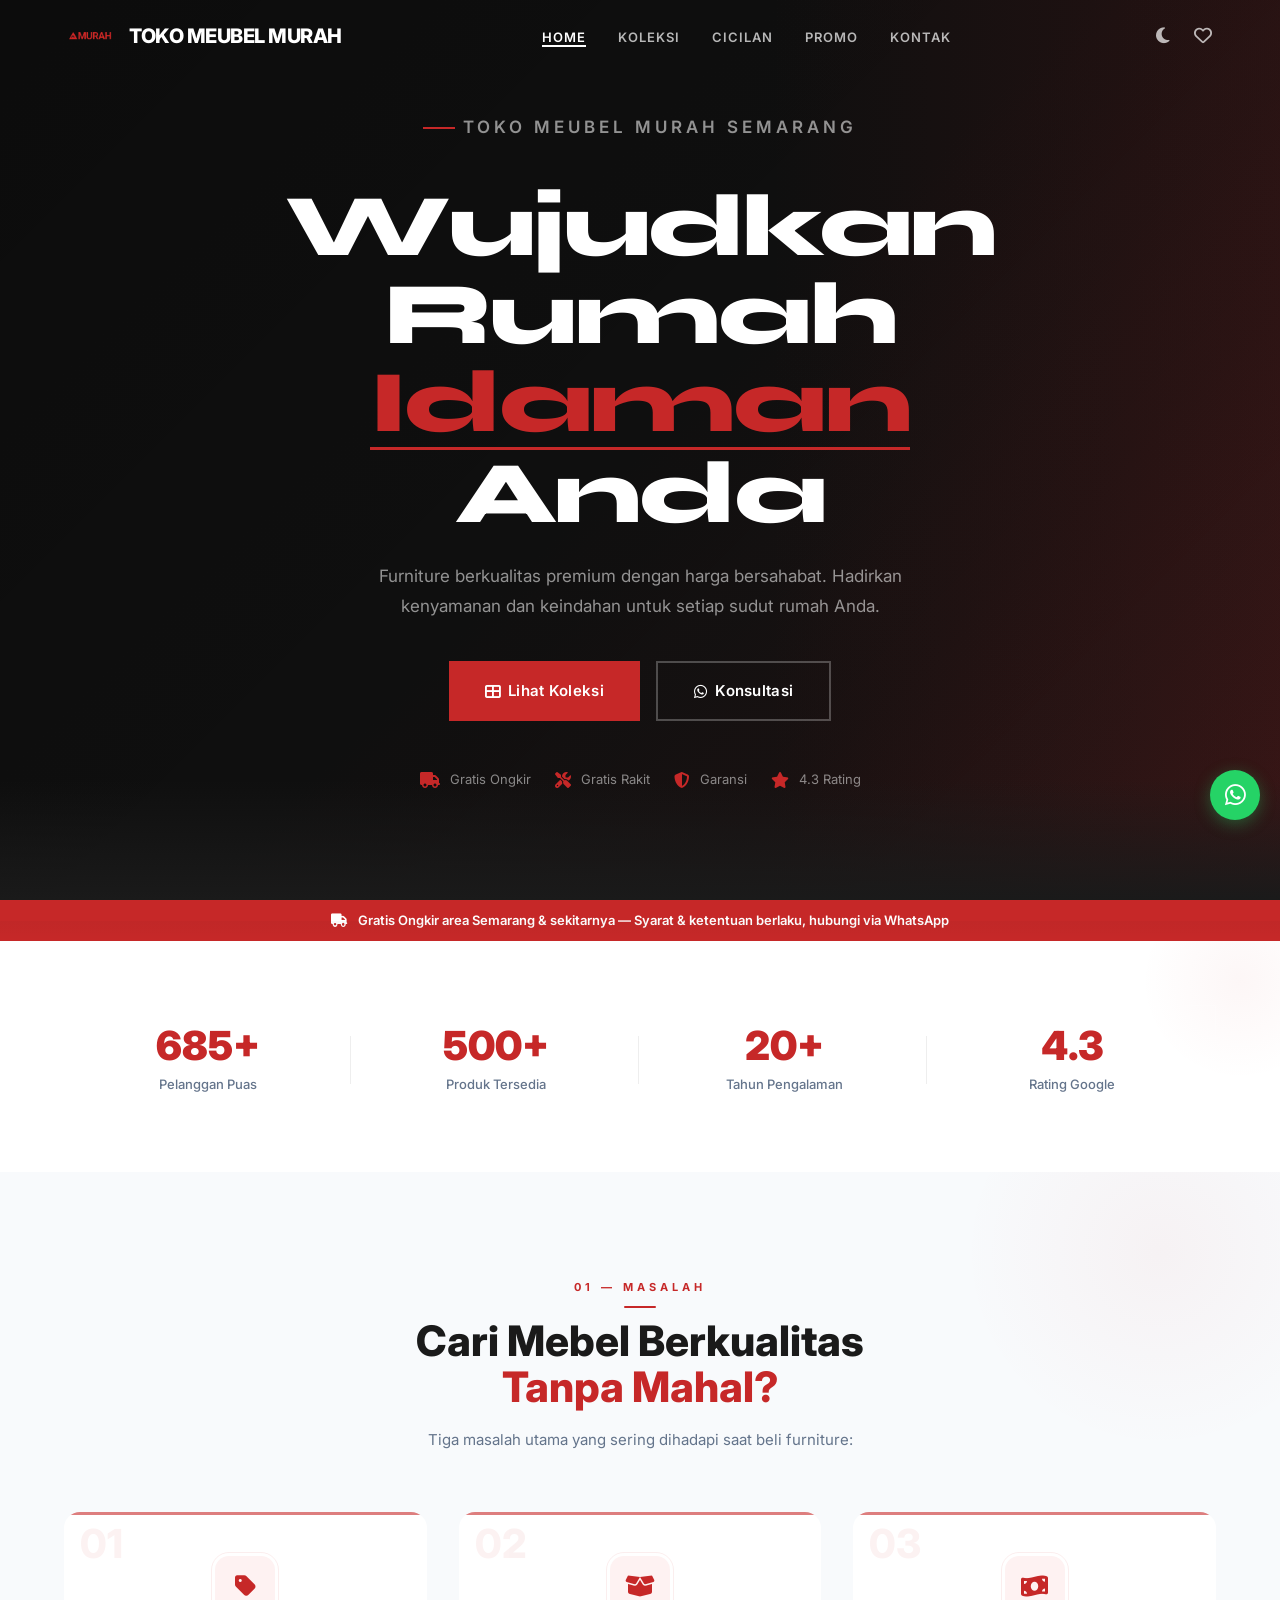
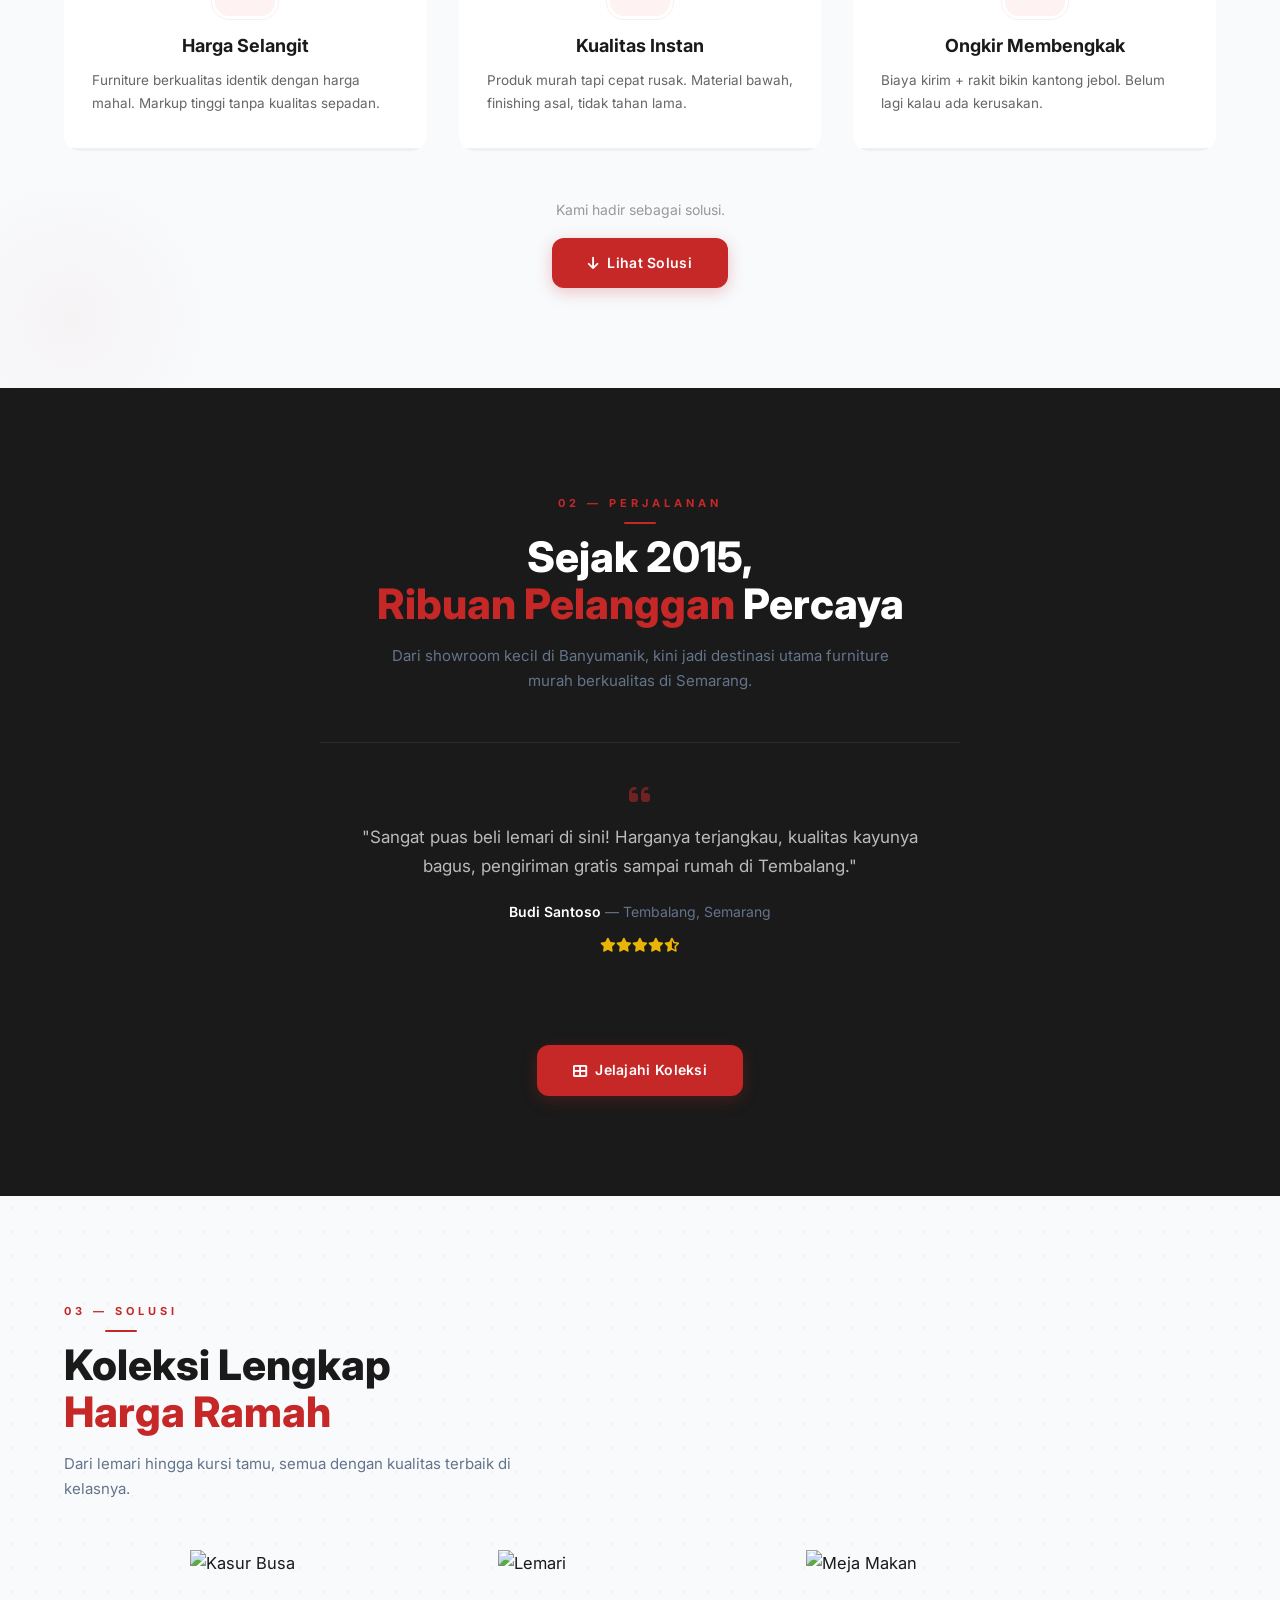
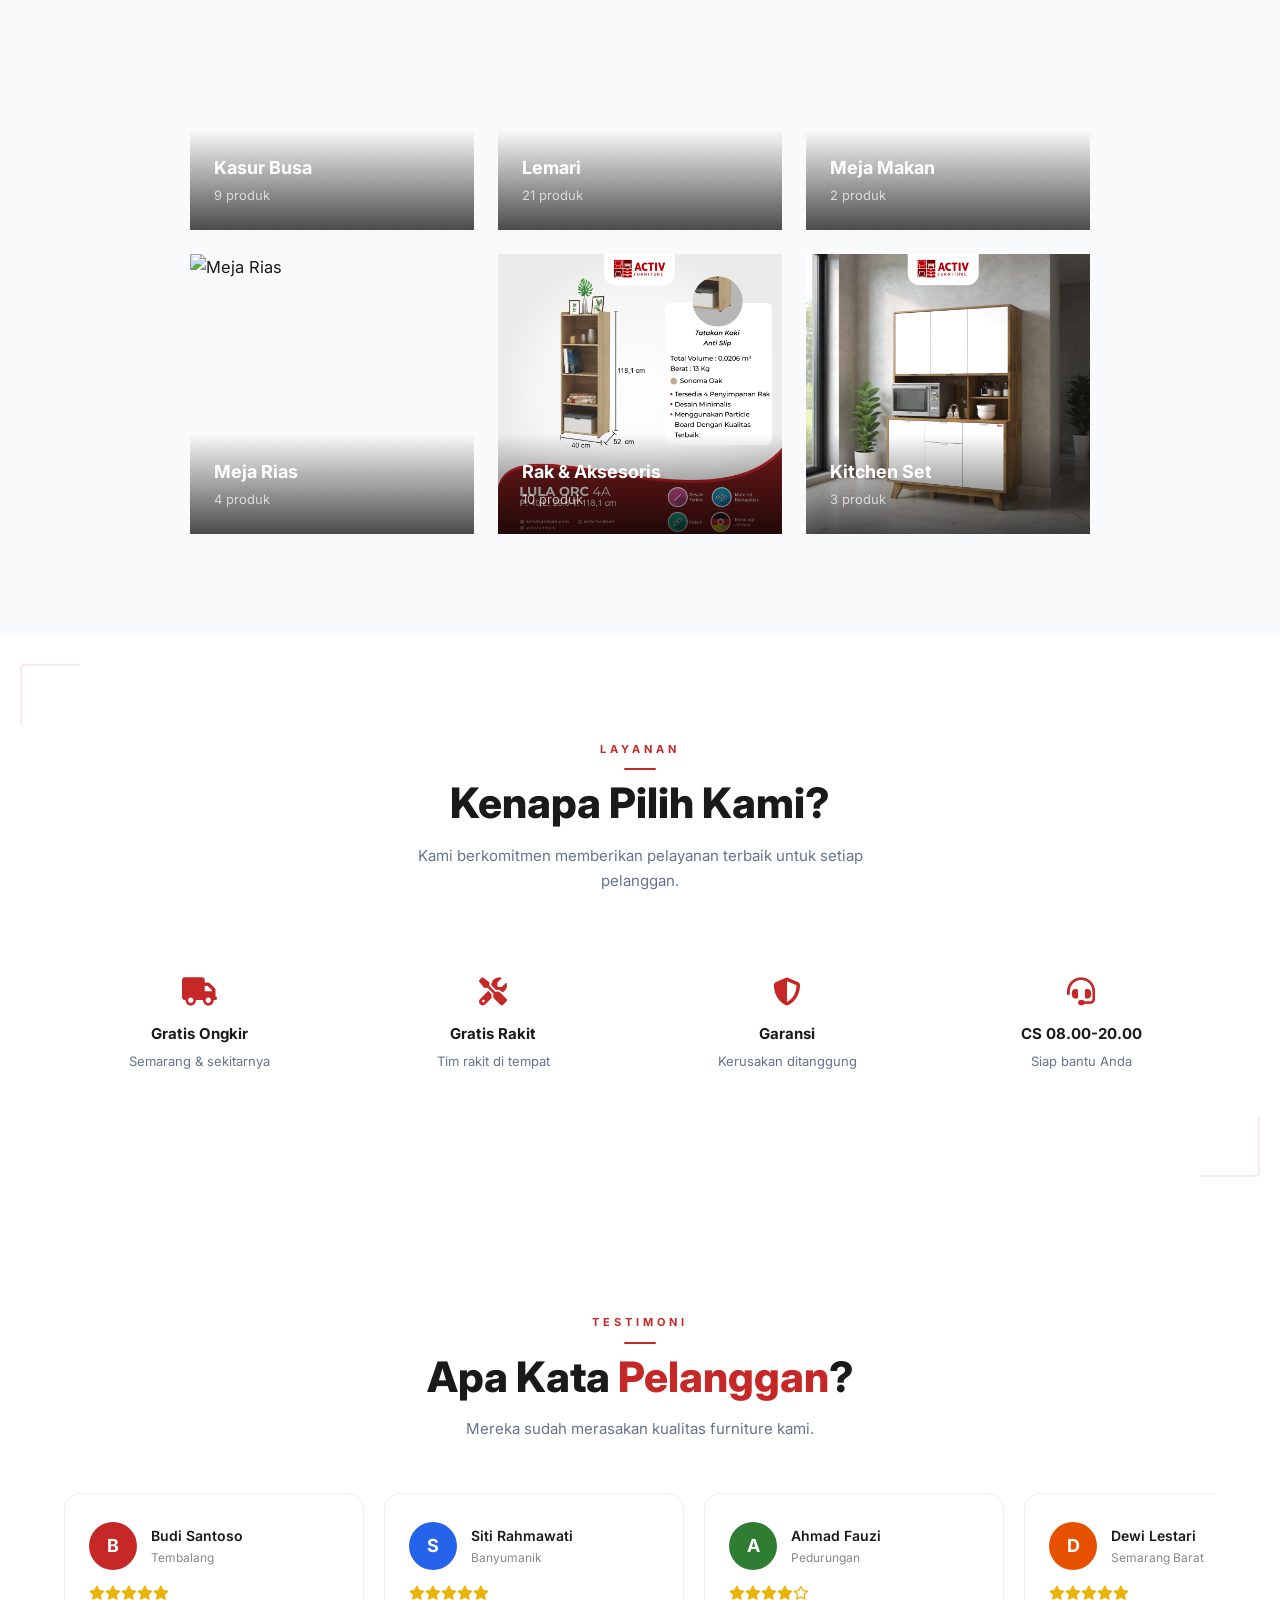
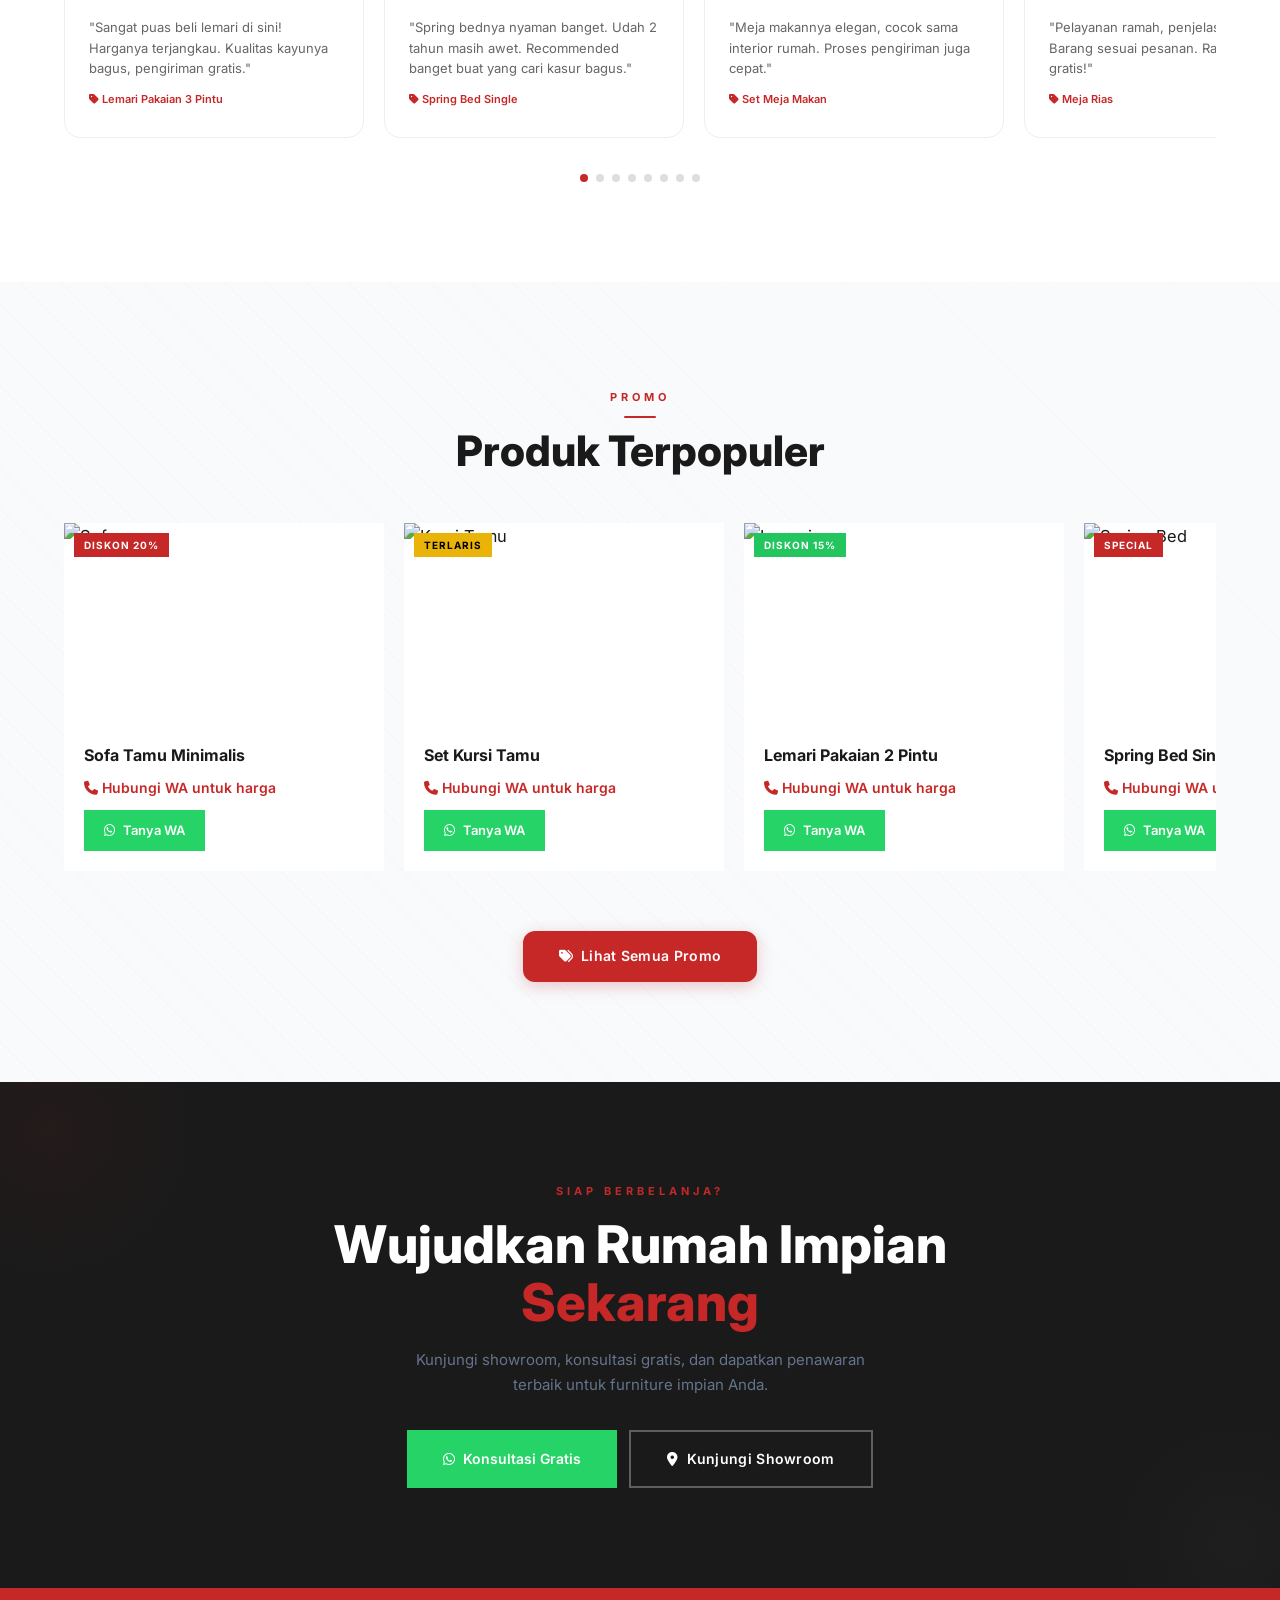
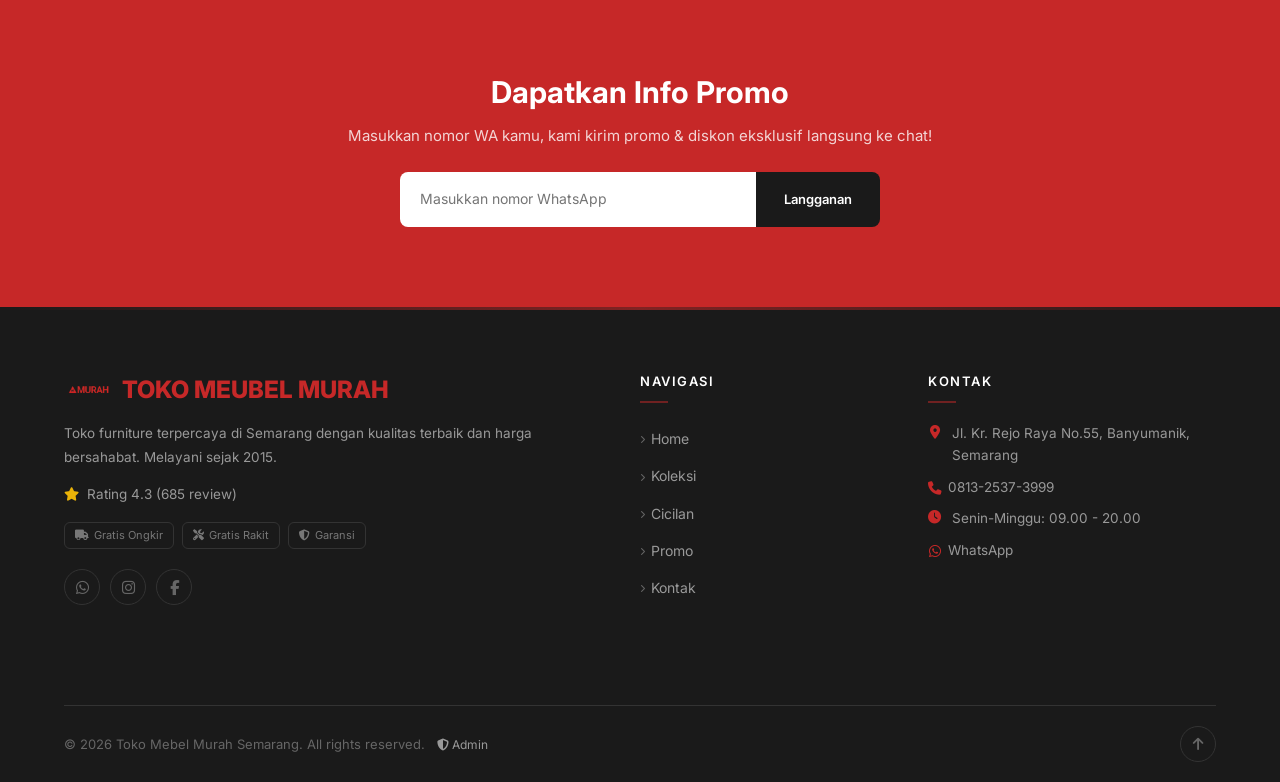
==== index.html @ 8f569bc0 "Redesign koleksi filter as small circular icon buttons with scroll hint, add pulse animation to home" ====
<!DOCTYPE html>
<html lang="id">
<head>
  <meta charset="UTF-8">
  <meta name="viewport" content="width=device-width, initial-scale=1.0">
  <title>Toko Meubel Murah Semarang - Furniture Berkualitas Harga Bersahabat</title>
  <meta name="description" content="Toko meubel murah di Semarang dengan kualitas terbaik. Gratis ongkir area Semarang!">
  <link rel="preconnect" href="https://fonts.googleapis.com">
  <link rel="preconnect" href="https://fonts.gstatic.com" crossorigin>
  <link href="https://fonts.googleapis.com/css2?family=Inter:wght@400;500;600;700;800;900&family=Syne:wght@400;500;600;700;800&display=swap" rel="stylesheet">
  <link rel="stylesheet" href="https://cdnjs.cloudflare.com/ajax/libs/font-awesome/6.5.1/css/all.min.css">
  <link rel="stylesheet" href="css/style.css">
  <style>
    :root { --red: #c62828; --dark: #1a1a1a; --slate: #64748b; --light: #f8fafc; --yellow: #eab308; --green: #22c55e; }
    * { margin: 0; padding: 0; box-sizing: border-box; }
    html { scroll-behavior: smooth; font-size: 16.5px; }
    body { font-family: 'Inter', sans-serif; color: var(--dark); background: var(--light); line-height: 1.6; -webkit-font-smoothing: antialiased; -moz-osx-font-smoothing: grayscale; }
    a { text-decoration: none; color: inherit; }
    ul { list-style: none; }
    img { max-width: 100%; display: block; }
    input, button, textarea { font: inherit; }
    button { cursor: pointer; border: none; background: none; }
    .container { max-width: 1200px; margin: 0 auto; padding: 0 24px; }
    section { padding: 100px 0; }
    section.dark { background: var(--dark); color: #fff; }
    section.alt { background: #fff; }

    /* Typography */
    .hero-title { font-family: 'Syne', sans-serif; font-weight: 900; }

    /* Red accent */
    .red { color: var(--red); }
    .btn-red { background: var(--red); color: #fff; display: inline-flex; align-items: center; gap: 8px; padding: 14px 32px; font-weight: 600; font-size: 14px; letter-spacing: 0.3px; transition: opacity .2s; }
    .btn-red:hover { opacity: .85; }
    .btn-outline-light { border: 2px solid rgba(255,255,255,.3); color: #fff; display: inline-flex; align-items: center; gap: 8px; padding: 14px 32px; font-weight: 600; font-size: 14px; letter-spacing: 0.3px; transition: all .2s; }
    .btn-outline-light:hover { border-color: var(--red); background: var(--red); }
    .btn-wa { background: #25d366; color: #fff; display: inline-flex; align-items: center; gap: 8px; padding: 14px 32px; font-weight: 600; font-size: 14px; transition: opacity .2s; }
    .btn-wa:hover { opacity: .85; }
    .mt-2 { margin-top: 8px; }
    .mt-3 { margin-top: 12px; }

    /* ===== SCROLL PROGRESS ===== */
    .scroll-progress { position: fixed; top: 0; left: 0; height: 3px; background: var(--red); z-index: 1001; width: 0%; transition: width .1s linear; }

    /* ===== NAVBAR ===== */
    .navbar { position: fixed; top: 0; left: 0; right: 0; z-index: 1000; padding: 0 24px; transition: background .3s; }
    .navbar .container { display: flex; align-items: center; justify-content: space-between; height: 72px; }
    .navbar .logo { font-size: 24px; font-weight: 800; color: var(--red); }
    .navbar .logo span { color: #fff; transition: color .3s; }
    .nav-links { display: flex; gap: 32px; align-items: center; }
    .nav-links a { font-size: 13px; font-weight: 600; text-transform: uppercase; letter-spacing: 1px; color: rgba(255,255,255,.7); transition: color .2s; }
    .nav-links a:hover, .nav-links a.active { color: #fff; }
    .navbar.scrolled { background: #fff; box-shadow: 0 1px 3px rgba(0,0,0,.08); }
    .navbar.scrolled .logo span { color: var(--dark); }
    .navbar.scrolled .nav-links a { color: var(--slate); }
    .navbar.scrolled .nav-links a:hover, .navbar.scrolled .nav-links a.active { color: var(--red); }
    .nav-icons { display: flex; gap: 16px; align-items: center; }
    .nav-icons button { position: relative; font-size: 18px; color: rgba(255,255,255,.7); padding: 4px; transition: color .2s; }
    .nav-icons button:hover { color: #fff; }
    .navbar.scrolled .nav-icons button { color: var(--slate); }
    .navbar.scrolled .nav-icons button:hover { color: var(--red); }
    .wishlist-badge { position: absolute; top: -4px; right: -8px; background: var(--red); color: #fff; font-size: 10px; width: 18px; height: 18px; border-radius: 50%; display: flex; align-items: center; justify-content: center; font-weight: 700; }
    .menu-toggle { display: none; font-size: 22px; padding: 4px; color: rgba(255,255,255,.7); }
    .navbar.scrolled .menu-toggle { color: var(--dark); }

    /* ===== TRUST BANNER ===== */
    .trust-banner { background: var(--red); color: #fff; text-align: center; padding: 10px; font-size: 13px; font-weight: 600; margin-top: 0; }
    .trust-banner i { margin-right: 8px; }

    /* ===== HERO ===== */
    .hero {
      min-height: 100vh; display: flex; align-items: center;
      background: #1a1a1a; color: #fff; position: relative; overflow: hidden; padding: 0;
    }
    .hero-bg {
      position: absolute; inset: 0;
      background:
        linear-gradient(135deg, rgba(26,26,26,.85) 0%, rgba(26,26,26,.4) 50%, rgba(198,40,40,.15) 100%),
        url('https://images.unsplash.com/photo-1586023492125-27b2c045efd7?w=1600&q=85');
      background-size: cover; background-position: center;
    }
    /* Decorative geometric accent */
    .hero::before {
      content: ''; position: absolute; top: 0; right: 0; width: 40%; height: 100%;
      background: linear-gradient(to left, rgba(198,40,40,.12), transparent);
      z-index: 1; pointer-events: none;
    }
    .hero::after {
      content: ''; position: absolute; bottom: 0; left: 0; width: 100%; height: 120px;
      background: linear-gradient(to top, #1a1a1a, transparent);
      z-index: 1; pointer-events: none;
    }
    .hero .container { position: relative; z-index: 2; max-width: 780px; text-align: center; }
    .hero-kicker {
      display: inline-flex; align-items: center; gap: 8px;
      font-size: 11px; font-weight: 600; text-transform: uppercase; letter-spacing: 4px;
      color: rgba(255,255,255,.5); margin-bottom: 24px; justify-content: center;
    }
    .hero-kicker::before { content: ''; display: block; width: 32px; height: 2px; background: #c62828; }
    .hero h1 {
      font-size: clamp(48px, 8vw, 88px); line-height: 1.0; letter-spacing: -0.03em;
      margin-bottom: 24px; font-weight: 900;
    }
    .hero h1 .accent { color: #c62828; display: inline-block; }
    .hero p { font-size: 17px; color: rgba(255,255,255,.55); max-width: 600px; line-height: 1.75; margin-bottom: 40px; margin-left: auto; margin-right: auto; }
    .hero-actions { display: flex; gap: 16px; flex-wrap: wrap; justify-content: center; }
    .hero-actions .btn-red { background: #c62828; padding: 16px 36px; font-size: 15px; animation: heroPulse 2.5s ease-in-out infinite; }
    @keyframes heroPulse { 0%,100% { box-shadow: 0 4px 16px rgba(198,40,40,.3); } 50% { box-shadow: 0 4px 28px rgba(198,40,40,.55); transform: scale(1.03); } }
    .hero-actions .btn-red:hover { opacity: .9; transform: translateY(-1px); box-shadow: 0 8px 24px rgba(198,40,40,.35); animation: none; }
    .hero-actions .btn-outline-light { border-color: rgba(255,255,255,.25); padding: 16px 36px; font-size: 15px; }
    .hero-actions .btn-outline-light:hover { background: rgba(255,255,255,.1); border-color: rgba(255,255,255,.5); }
    /* Trust badges in hero */
    .hero-badges { display: flex; gap: 24px; margin-top: 48px; flex-wrap: wrap; justify-content: center; }
    .hero-badge-item { display: flex; align-items: center; gap: 10px; font-size: 13px; color: rgba(255,255,255,.5); }
    .hero-badge-item i { font-size: 16px; color: #c62828; }

    /* ===== TRANSITION STRIP ===== */
    .transition-strip {
      position: relative;
      height: 20px;
      background: linear-gradient(to bottom, rgba(26,26,26,0.03), transparent);
      margin-top: -20px;
    }

    /* ===== STATS BAR ===== */
    .stats-bar {
      background: #fff;
      padding: 64px 0 56px;
      position: relative;
      overflow: hidden;
    }
    .stats-bar::before {
      content: '';
      position: absolute;
      top: -60px;
      right: -60px;
      width: 200px;
      height: 200px;
      background: radial-gradient(circle, rgba(198,40,40,0.04) 0%, transparent 70%);
      border-radius: 50%;
      pointer-events: none;
    }
    .stats-bar .container { display: grid; grid-template-columns: repeat(4, 1fr); gap: 0; }
    .stat-item {
      text-align: center; padding: 20px 16px;
      position: relative;
    }
    .stat-item:not(:last-child)::after {
      content: '';
      position: absolute;
      right: 0;
      top: 50%;
      transform: translateY(-50%);
      width: 1px;
      height: 48px;
      background: #eee;
    }
    .stat-item .num { font-size: 40px; font-weight: 900; color: var(--red); line-height: 1; }
    .stat-item .label { font-size: 13px; color: var(--slate); margin-top: 8px; font-weight: 500; }
    .stat-item:hover .num { color: #b71c1c; }

    /* ===== SECTION HEADERS ===== */
    .sec-label {
      font-size: 11px; font-weight: 700; text-transform: uppercase; letter-spacing: 4px; color: var(--red); margin-bottom: 10px;
      position: relative; display: inline-block;
    }
    .sec-label::after {
      content: '';
      display: block;
      width: 32px;
      height: 2px;
      background: var(--red);
      margin: 10px auto 0;
      border-radius: 1px;
    }
    .sec-title { font-size: clamp(30px, 4vw, 42px); font-weight: 800; line-height: 1.1; margin-bottom: 16px; }
    .sec-desc { font-size: 15px; color: var(--slate); max-width: 500px; line-height: 1.7; }
    .chapter-header { text-align: center; }
    .chapter-header .sec-desc { margin-left: auto; margin-right: auto; }

    /* ===== PROBLEM SECTION ===== */
    #problem {
      position: relative; overflow: hidden;
    }
    /* -- glow background -- */
    #problem::before {
      content: ''; position: absolute; top: -120px; right: -80px; width: 400px; height: 400px;
      background: radial-gradient(circle, rgba(198,40,40,0.04) 0%, transparent 70%);
      border-radius: 50%; pointer-events: none;
    }
    #problem::after {
      content: ''; position: absolute; bottom: -80px; left: -80px; width: 300px; height: 300px;
      background: radial-gradient(circle, rgba(198,40,40,0.03) 0%, transparent 70%);
      border-radius: 50%; pointer-events: none;
    }
    .prob-grid { display: grid; grid-template-columns: repeat(3, 1fr); gap: 24px; margin-top: 48px; }
    .prob-card {
      background: #fff; padding: 0; border-radius: 16px; overflow: hidden;
      position: relative;
      transition: transform .3s cubic-bezier(.34,1.56,.64,1), box-shadow .35s;
      cursor: default;
    }
    .prob-card::before {
      content: ''; position: absolute; top: 0; left: 0; right: 0;
      height: 3px; background: var(--red); opacity: 0.6;
    }
    .prob-card:hover { transform: translateY(-8px); box-shadow: 0 20px 60px rgba(0,0,0,.1); }
    .prob-card:active { transform: scale(0.97); }
    .prob-card .prob-top {
      padding: 44px 28px 0 28px; text-align: center;
      position: relative;
    }
    .prob-card .prob-number {
      position: absolute; top: 12px; left: 16px;
      font-size: 40px; font-weight: 800; line-height: 1;
      color: var(--red); opacity: 0.06; pointer-events: none;
      font-family: 'Inter', sans-serif;
    }
    .prob-card .prob-top .icon {
      width: 60px; height: 60px; border-radius: 14px;
      display: flex; align-items: center; justify-content: center;
      font-size: 24px; margin: 0 auto 16px;
      position: relative;
    }
    .prob-card .prob-top .icon::after {
      content: ''; position: absolute; inset: -4px;
      border-radius: 18px; border: 1px solid rgba(198,40,40,0.08);
    }
    .prob-card:nth-child(1) .prob-top .icon,
    .prob-card:nth-child(2) .prob-top .icon,
    .prob-card:nth-child(3) .prob-top .icon { background: #fef2f2; color: var(--red); }
    .prob-card h3 { font-size: 18px; font-weight: 700; margin-bottom: 8px; }
    .prob-card .prob-body {
      padding: 0 28px 32px;
    }
    .prob-card p { font-size: 13.5px; color: #666; line-height: 1.75; margin: 0; }
    .prob-card .prob-bar {
      height: 3px; background: #f0f0f0; border-radius: 0 0 16px 16px; overflow: hidden;
    }
    .prob-card .prob-bar span {
      display: block; height: 100%; width: 0;
      transition: width .6s cubic-bezier(.34,1.56,.64,1);
    }
    .prob-card:hover .prob-bar span { width: 100%; }
    .prob-card:nth-child(1) .prob-bar span,
    .prob-card:nth-child(2) .prob-bar span,
    .prob-card:nth-child(3) .prob-bar span { background: var(--red); }
    .chapter-cta { margin-top: 48px; text-align: center; }
    .chapter-cta p { font-size: 14px; color: #999; margin-bottom: 16px; }
    .chapter-cta .btn-red {
      border-radius: 12px; padding: 14px 36px; font-size: 14px;
      transition: transform .25s, box-shadow .25s;
      box-shadow: 0 4px 16px rgba(198,40,40,.25);
    }
    .chapter-cta .btn-red:hover { transform: translateY(-2px); box-shadow: 0 8px 24px rgba(198,40,40,.35); }

    /* ===== TESTIMONIAL DARK ===== */
    .testimonial-block { max-width: 640px; margin: 48px auto 0; text-align: center; padding: 40px; border-top: 1px solid rgba(255,255,255,.08); }
    .testimonial-block i.fa-quote-left { font-size: 24px; color: var(--red); opacity: .5; margin-bottom: 16px; }
    .testimonial-block blockquote { font-size: 17px; line-height: 1.7; color: rgba(255,255,255,.7); }
    .testimonial-block .author { font-size: 14px; font-weight: 600; color: #fff; margin-top: 20px; }
    .testimonial-block .author span { color: var(--slate); font-family: 'Inter', sans-serif; font-weight: 400; }
    .testimonial-block .stars { margin-top: 8px; }
    .testimonial-block .stars i { color: var(--yellow); font-size: 14px; }

    /* ===== CATEGORY GRID ===== */
    .cat-grid { display: grid; grid-template-columns: repeat(3, 1fr); gap: 24px; margin-top: 48px; max-width: 900px; margin-left: auto; margin-right: auto; }
    .cat-card { position: relative; overflow: hidden; cursor: pointer; transition: box-shadow .25s; }
    .cat-card:hover { box-shadow: 0 12px 40px rgba(0,0,0,.18); transform: translateY(-4px); }
    .cat-card img { width: 100%; height: 280px; object-fit: cover; transition: transform .35s; }
    .cat-card:hover img { transform: scale(1.08); }
    .cat-card { transition: transform .3s, box-shadow .3s; }
    .cat-card .overlay { position: absolute; bottom: 0; left: 0; right: 0; padding: 24px; background: linear-gradient(transparent, rgba(0,0,0,.7)); color: #fff; }
    .cat-card .overlay h3 { font-size: 18px; font-weight: 700; }
    .cat-card .overlay p { font-size: 13px; opacity: .7; margin-top: 2px; }

    /* ===== TRUST FEATURES ===== */
    .trust-grid { display: grid; grid-template-columns: repeat(4, 1fr); gap: 24px; margin-top: 48px; }
    .trust-item {
      text-align: center; padding: 36px 20px;
      background: #fff; border-radius: 12px;
      transition: transform .3s ease, box-shadow .3s ease;
    }
    .trust-item:hover { transform: translateY(-4px); box-shadow: 0 8px 24px rgba(0,0,0,.06); }
    .trust-item i { font-size: 28px; color: var(--red); margin-bottom: 16px; }
    .trust-item h4 { font-size: 15px; font-weight: 700; margin-bottom: 6px; }
    .trust-item p { font-size: 13px; color: var(--slate); }

    /* ===== PROMO SCROLL ===== */
    .promo-scroll { display: flex; gap: 20px; overflow-x: auto; padding-bottom: 12px; margin-top: 48px; scroll-snap-type: x mandatory; }
    .promo-scroll::-webkit-scrollbar { height: 4px; }
    .promo-scroll::-webkit-scrollbar-thumb { background: var(--slate); border-radius: 2px; }
    .promo-card { flex: 0 0 320px; scroll-snap-align: start; background: #fff; position: relative; overflow: hidden; }
    .promo-card .img-wrap { position: relative; overflow: hidden; }
    .promo-card img { width: 100%; height: 200px; object-fit: cover; transition: transform .35s; }
    .promo-card:hover img { transform: scale(1.05); }
    .promo-card .badge { position: absolute; top: 10px; left: 10px; font-size: 10px; font-weight: 700; text-transform: uppercase; letter-spacing: 1px; padding: 4px 10px; color: #fff; z-index: 1; }
    .badge-red { background: var(--red); }
    .badge-yellow { background: var(--yellow); color: #000 !important; }
    .badge-green { background: var(--green); }
    .promo-card .body { padding: 20px; }
    .promo-card .body h3 { font-size: 16px; font-weight: 700; margin-bottom: 6px; }
    .promo-card .body .hubungi-wa { color: var(--red); font-weight: 600; font-size: 14px; }
    [data-theme="dark"] .promo-card .body .hubungi-wa { color: #ef5350; }

    /* ===== CLIMAX CTA ===== */
    .climax { background: var(--dark); color: #fff; text-align: center; padding: 100px 0; position: relative; overflow: hidden; }
    .climax::before {
      content: '';
      position: absolute;
      top: -100px;
      left: -100px;
      width: 300px;
      height: 300px;
      background: radial-gradient(circle, rgba(198,40,40,0.06) 0%, transparent 70%);
      border-radius: 50%;
      pointer-events: none;
    }
    .climax::after {
      content: '';
      position: absolute;
      bottom: -80px;
      right: -80px;
      width: 250px;
      height: 250px;
      background: radial-gradient(circle, rgba(255,255,255,0.02) 0%, transparent 70%);
      border-radius: 50%;
      pointer-events: none;
    }
    .climax .label { font-size: 11px; font-weight: 700; text-transform: uppercase; letter-spacing: 4px; color: var(--red); margin-bottom: 16px; }
    .climax h2 { font-size: clamp(32px, 5vw, 52px); font-weight: 800; line-height: 1.1; margin-bottom: 16px; }
    .climax p { font-size: 15px; color: var(--slate); max-width: 480px; margin: 0 auto 32px; line-height: 1.7; }
    .climax-actions { display: flex; gap: 12px; justify-content: center; flex-wrap: wrap; }
    .climax-actions .btn-red { box-shadow: 0 4px 16px rgba(198,40,40,.3); }
    .climax-actions .btn-red:hover { transform: translateY(-2px); box-shadow: 0 8px 24px rgba(198,40,40,.4); }

    /* ===== NEWSLETTER ===== */
    .newsletter { background: var(--red); color: #fff; text-align: center; padding: 80px 0; }
    .newsletter h2 { font-size: 30px; font-weight: 700; margin-bottom: 8px; }
    .newsletter p { opacity: .8; margin-bottom: 24px; font-size: 15px; }
    .newsletter form { display: flex; gap: 0; max-width: 480px; margin: 0 auto; }
    .newsletter input { flex: 1; padding: 16px 20px; border: none; font-size: 14px; border-radius: 8px 0 0 8px; outline: none; }
    .newsletter input:focus { box-shadow: inset 0 0 0 2px rgba(255,255,255,.4); }
    .newsletter .btn-sub { background: var(--dark); color: #fff; padding: 16px 28px; font-weight: 600; font-size: 13px; border-radius: 0 8px 8px 0; transition: opacity .2s; cursor: pointer; }
    .newsletter .btn-sub:hover { opacity: .85; }

    /* ===== FOOTER ===== */
    .footer { background: var(--dark); color: #999; padding: 64px 0 0; position: relative; overflow: hidden; }
    .footer::before { content: ''; position: absolute; top: 0; left: 0; right: 0; height: 3px; background: linear-gradient(90deg, transparent, rgba(198,40,40,.3), rgba(198,40,40,.6), rgba(198,40,40,.3), transparent); }
    .footer .container { display: grid; grid-template-columns: 2.2fr 1fr 1.2fr; gap: 48px; }
    .footer h3 { color: #fff; font-size: 13px; font-weight: 600; text-transform: uppercase; letter-spacing: 1.5px; margin-bottom: 20px; position: relative; padding-bottom: 12px; }
    .footer h3::after { content: ''; position: absolute; bottom: 0; left: 0; width: 28px; height: 2px; background: var(--red); opacity: .5; }
    .footer .logo { font-size: 24px; font-weight: 800; color: var(--red); display: flex; align-items: center; }
    .footer .logo span { color: #fff; }
    .footer .footer-logo-img { height: 38px; width: auto; display: block; }
    .footer p { font-size: 13.5px; line-height: 1.8; margin-top: 12px; color: #999; }
    .footer ul li { margin-bottom: 10px; }
    .footer ul a { font-size: 14px; color: #999; transition: color .2s; display: inline-flex; align-items: center; gap: 6px; }
    .footer ul a:hover { color: var(--red); }
    .footer ul a:hover i { color: var(--red); }
    .footer .contact-list li { display: flex; align-items: flex-start; gap: 10px; font-size: 13.5px; color: #999; line-height: 1.6; }
    .footer .contact-list li i { margin-top: 3px; flex-shrink: 0; width: 14px; text-align: center; }
    .footer .contact-list a { font-size: 13.5px; color: #999; }
    .footer .footer-social { display: flex; gap: 10px; margin-top: 20px; }
    .footer .footer-social a { width: 36px; height: 36px; border-radius: 50%; border: 1px solid #333; display: flex; align-items: center; justify-content: center; color: #666; font-size: 15px; transition: all .25s; }
    .footer .footer-social a:hover { border-color: var(--red); color: #fff; background: rgba(198,40,40,.15); }
    .footer .trust-badges { display: flex; flex-wrap: wrap; gap: 8px; margin-top: 16px; }
    .footer .trust-badges span { font-size: 11px; color: #777; padding: 4px 10px; border: 1px solid #333; border-radius: 6px; display: inline-flex; align-items: center; gap: 5px; }
    .footer-bottom { border-top: 1px solid #333; margin-top: 48px; padding: 20px 0; display: flex; justify-content: space-between; align-items: center; font-size: 13px; color: #666; grid-column: 1 / -1; }
    .footer-bottom a { color: #999; transition: color .2s; }
    .footer-bottom a:hover { color: var(--red); }
    .footer-bottom .to-top { width: 36px; height: 36px; border-radius: 50%; border: 1px solid #333; display: inline-flex; align-items: center; justify-content: center; color: #666; font-size: 14px; transition: all .25s; }
    .footer-bottom .to-top:hover { border-color: var(--red); color: #fff; background: rgba(198,40,40,.15); }
    .badge-women { display: inline-block; background: #be185d; color: #fff; padding: 3px 10px; font-size: 11px; font-weight: 600; }

    /* ===== TOAST ===== */
    .toast-container { position: fixed; top: 80px; right: 20px; z-index: 9999; display: flex; flex-direction: column; gap: 8px; }
    .toast { background: var(--dark); color: #fff; padding: 14px 24px; font-size: 14px; font-weight: 500; box-shadow: 0 4px 20px rgba(0,0,0,.15); display: flex; align-items: center; gap: 10px; min-width: 280px; transform: translateX(120%); transition: transform .35s ease-out; }
    .toast.show { transform: translateX(0); }
    .toast i { font-size: 18px; }
    .toast-success i { color: var(--green); }
    .toast-error i { color: var(--red); }

    /* ===== WHATSAPP FAB ===== */
    .whatsapp-fab { position: fixed; bottom: 80px; right: 20px; z-index: 1001; width: 50px; height: 50px; border-radius: 50%; background: #25d366; color: #fff; font-size: 24px; display: flex; align-items: center; justify-content: center; box-shadow: 0 4px 16px rgba(37,211,102,.35); transition: transform .2s; }
    .whatsapp-fab:hover { transform: scale(1.1); }



    /* ===== ANIMATIONS ===== */
    @media (prefers-reduced-motion: no-preference) {
      @keyframes fadeUp { from { opacity: 0; transform: translateY(24px); } to { opacity: 1; transform: translateY(0); } }
      @keyframes fadeScale { from { opacity: 0; transform: scale(.95); } to { opacity: 1; transform: scale(1); } }
      .reveal { opacity: 0; transform: translateY(24px); transition: opacity .55s ease-out, transform .55s ease-out; }
      .reveal.visible { opacity: 1; transform: translateY(0); }
      .reveal-l { opacity: 0; transform: translateX(-24px); transition: opacity .55s ease-out, transform .55s ease-out; }
      .reveal-l.visible { opacity: 1; transform: translateX(0); }
      .reveal-r { opacity: 0; transform: translateX(24px); transition: opacity .55s ease-out, transform .55s ease-out; }
      .reveal-r.visible { opacity: 1; transform: translateX(0); }
      .stagger > * { opacity: 0; transform: translateY(16px); transition: opacity .5s ease-out, transform .5s ease-out; }
      .stagger.visible > * { opacity: 1; transform: translateY(0); }
      .stagger > :nth-child(1) { transition-delay: .03s; }
      .stagger > :nth-child(2) { transition-delay: .07s; }
      .stagger > :nth-child(3) { transition-delay: .11s; }
      .stagger > :nth-child(4) { transition-delay: .15s; }
      .stagger > :nth-child(5) { transition-delay: .19s; }
      .stagger > :nth-child(6) { transition-delay: .23s; }
      .stagger > :nth-child(7) { transition-delay: .27s; }
      .stagger > :nth-child(8) { transition-delay: .31s; }
      .testi-carousel.stagger > * { opacity: 1; transform: none; }
    }
    @media (prefers-reduced-motion: reduce) {
      .reveal, .reveal-l, .reveal-r, .stagger > * { opacity: 1; transform: none; transition: none; }
    }

    /* ===== RESPONSIVE ===== */
    @media (max-width: 992px) {
      .stats-bar .container { grid-template-columns: repeat(2, 1fr); gap: 8px; }
      .stat-item:not(:last-child)::after { display: none; }
      .cat-grid { grid-template-columns: repeat(2, 1fr); }
      .problem-grid { grid-template-columns: repeat(2, 1fr); }
      .trust-grid { grid-template-columns: repeat(2, 1fr); }
      .footer .container { grid-template-columns: repeat(2, 1fr); gap: 32px; }
    }
    @media (max-width: 768px) {
      section { padding: 60px 0; }
      .hero { min-height: 85vh; }
      .hero h1 { font-size: clamp(34px, 9vw, 44px); }
      .hero p { font-size: 15px; margin-bottom: 28px; }
      .hero-badges { gap: 16px; margin-top: 32px; }
      .cat-grid { grid-template-columns: repeat(2, 1fr); }
      .cat-card img { height: 200px; }
      .cat-card .overlay { padding: 16px; }
      .cat-card h3 { font-size: 15px; }
      .problem-grid { grid-template-columns: 1fr; }
      .prob-card .prob-top { padding: 36px 24px 0 24px; }
      .prob-card .prob-body { padding: 0 24px 28px; }
      .stats-bar { padding: 24px 0; }
      .stats-bar .container { grid-template-columns: repeat(2, 1fr); gap: 0; }
      .stat-item .num { font-size: 32px; }
      .trust-grid { grid-template-columns: repeat(2, 1fr); gap: 12px; }
      .trust-item { padding: 24px 16px; }
      .promo-card { flex: 0 0 270px; }
      .sec-title { font-size: clamp(24px, 5vw, 32px); }
      .footer .container { grid-template-columns: 1fr; }
      .footer { padding-bottom: 70px; }
      .bottom-nav { display: block; }
      .whatsapp-fab { bottom: 70px; }
      .newsletter form { flex-direction: column; }
      .newsletter input { text-align: center; }
      .climax { padding: 60px 0; }
      .climax h2 { font-size: 28px; }
      .container { padding: 0 20px; }
    }
    @media (max-width: 600px) {
      .container { padding: 0 16px; }
      .hero h1 { font-size: clamp(28px, 8vw, 36px); margin-bottom: 14px; }
      .hero p { font-size: 14px; margin-bottom: 22px; }
      .hero-kicker { font-size: 10px; letter-spacing: 2px; margin-bottom: 14px; }
      .hero-badges { gap: 10px; margin-top: 24px; }
      .hero-badge-item { font-size: 11px; gap: 6px; }
      .hero-badge-item i { font-size: 13px; }
      .hero { min-height: 80vh; }
      .cat-card img { height: 130px; }
      .cat-card .overlay { padding: 12px; }
      .cat-card h3 { font-size: 13px; }
      .cat-card .overlay p { font-size: 11px; }
      .stat-item .num { font-size: 26px; }
      .stat-item .label { font-size: 11px; }
      .promo-card { flex: 0 0 230px; }
      .prob-card h3 { font-size: 16px; }
      .newsletter h2 { font-size: 24px; }
      .sec-title { font-size: clamp(20px, 5vw, 26px); }
      .btn-red, .btn-outline-light, .btn-wa { padding: 10px 20px; font-size: 13px; }
    }
    @media (max-width: 480px) {
      .cat-card img { height: 160px; }
      .cat-grid { gap: 12px; }
      .stats-bar .container { gap: 12px; }
      .stat-item .num { font-size: 26px; }
    }
  </style>
</head>
<body>

<div class="scroll-progress" id="scrollProgress"></div>

<nav class="navbar" id="navbar">
  <div class="container">
    <a href="index.html" class="logo"><img src="img/logo.png" alt="Toko Meubel Murah Semarang" class="logo-img"><span class="logo-text">TOKO MEUBEL MURAH</span></a>
    <ul class="nav-links" id="navLinks">
      <li><a href="index.html" class="active">Home</a></li>
      <li><a href="koleksi.html">Koleksi</a></li>
      <li><a href="cicilan.html">Cicilan</a></li>
      <li><a href="promo.html">Promo</a></li>
      <li><a href="kontak.html">Kontak</a></li>
    </ul>
    <div class="nav-icons">
      <button id="themeToggle" class="theme-toggle" aria-label="Toggle dark mode"><i class="fas fa-moon"></i></button>
      <button aria-label="Wishlist"><i class="far fa-heart"></i><span class="wishlist-badge">0</span></button>
    </div>
    <button class="menu-toggle" id="menuToggle" aria-label="Menu"><i class="fas fa-bars"></i></button>
  </div>
</nav>

<!-- HERO -->
<section class="hero" id="intro">
  <div class="hero-bg"></div>
  <div class="container">
    <p class="hero-kicker reveal">Toko Meubel Murah Semarang</p>
    <h1 class="reveal hero-title">Wujudkan<br>Rumah <span class="accent">Idaman</span><br>Anda</h1>
    <p class="reveal">Furniture berkualitas premium dengan harga bersahabat. Hadirkan kenyamanan dan keindahan untuk setiap sudut rumah Anda.</p>
    <div class="hero-actions reveal">
      <a href="koleksi.html" class="btn-red"><i class="fas fa-th-large"></i> Lihat Koleksi</a>
      <a href="https://wa.me/6281325373999" class="btn-outline-light"><i class="fab fa-whatsapp"></i> Konsultasi</a>
    </div>
    <div class="hero-badges reveal">
      <div class="hero-badge-item"><i class="fas fa-truck"></i> Gratis Ongkir</div>
      <div class="hero-badge-item"><i class="fas fa-tools"></i> Gratis Rakit</div>
      <div class="hero-badge-item"><i class="fas fa-shield-alt"></i> Garansi</div>
      <div class="hero-badge-item"><i class="fas fa-star"></i> 4.3 Rating</div>
    </div>
  </div>
</section>

<!-- TRUST BANNER -->
<div class="trust-banner"><i class="fas fa-truck"></i> Gratis Ongkir area Semarang &amp; sekitarnya &mdash; Syarat &amp; ketentuan berlaku, hubungi via WhatsApp</div>

<!-- TRANSITION STRIP -->
<div class="transition-strip"></div>

<!-- STATS -->
<section class="stats-bar" id="stats">
  <div class="container">
    <div class="stat-item reveal"><div class="num">685+</div><div class="label">Pelanggan Puas</div></div>
    <div class="stat-item reveal"><div class="num">500+</div><div class="label">Produk Tersedia</div></div>
    <div class="stat-item reveal"><div class="num">20+</div><div class="label">Tahun Pengalaman</div></div>
    <div class="stat-item reveal"><div class="num">4.3</div><div class="label">Rating Google</div></div>
  </div>
</section>

<!-- CHAPTER 1: MASALAH -->
<section id="problem">
  <div class="container">
    <div class="chapter-header reveal">
      <p class="sec-label">01 — Masalah</p>
      <h2 class="sec-title">Cari Mebel Berkualitas<br><span class="red">Tanpa Mahal?</span></h2>
      <p class="sec-desc">Tiga masalah utama yang sering dihadapi saat beli furniture:</p>
    </div>
    <div class="problem-grid stagger">
      <div class="prob-card">
        <span class="prob-number">01</span>
        <div class="prob-top">
          <div class="icon"><i class="fas fa-tag"></i></div>
          <h3>Harga Selangit</h3>
        </div>
        <div class="prob-body">
          <p>Furniture berkualitas identik dengan harga mahal. Markup tinggi tanpa kualitas sepadan.</p>
        </div>
        <div class="prob-bar"><span></span></div>
      </div>
      <div class="prob-card">
        <span class="prob-number">02</span>
        <div class="prob-top">
          <div class="icon"><i class="fas fa-box-open"></i></div>
          <h3>Kualitas Instan</h3>
        </div>
        <div class="prob-body">
          <p>Produk murah tapi cepat rusak. Material bawah, finishing asal, tidak tahan lama.</p>
        </div>
        <div class="prob-bar"><span></span></div>
      </div>
      <div class="prob-card">
        <span class="prob-number">03</span>
        <div class="prob-top">
          <div class="icon"><i class="fas fa-money-bill-wave"></i></div>
          <h3>Ongkir Membengkak</h3>
        </div>
        <div class="prob-body">
          <p>Biaya kirim + rakit bikin kantong jebol. Belum lagi kalau ada kerusakan.</p>
        </div>
        <div class="prob-bar"><span></span></div>
      </div>
    </div>
    <div class="chapter-cta reveal">
      <p>Kami hadir sebagai solusi.</p>
      <a href="#solution" class="btn-red"><i class="fas fa-arrow-down"></i> Lihat Solusi</a>
    </div>
  </div>
</section>

<!-- CHAPTER 2: PERJALANAN + TESTIMONIAL -->
<section class="dark" id="journey">
  <div class="container">
    <div class="reveal" style="text-align:center">
      <p class="sec-label">02 — Perjalanan</p>
      <h2 class="sec-title">Sejak 2015,<br><span class="red">Ribuan Pelanggan</span> Percaya</h2>
      <p class="sec-desc" style="color:var(--slate);margin-left:auto;margin-right:auto">Dari showroom kecil di Banyumanik, kini jadi destinasi utama furniture murah berkualitas di Semarang.</p>
    </div>
    <div class="testimonial-block reveal">
      <i class="fas fa-quote-left"></i>
      <blockquote>"Sangat puas beli lemari di sini! Harganya terjangkau, kualitas kayunya bagus, pengiriman gratis sampai rumah di Tembalang."</blockquote>
      <div class="author">Budi Santoso <span>— Tembalang, Semarang</span></div>
      <div class="stars"><i class="fas fa-star"></i><i class="fas fa-star"></i><i class="fas fa-star"></i><i class="fas fa-star"></i><i class="fas fa-star-half-alt"></i></div>
    </div>
    <div class="chapter-cta reveal">
      <a href="koleksi.html" class="btn-red"><i class="fas fa-th-large"></i> Jelajahi Koleksi</a>
    </div>
  </div>
</section>

<!-- CHAPTER 3: SOLUSI + CATEGORIES -->
<section id="solution" class="pat-dots">
  <div class="container">
    <div class="reveal">
      <p class="sec-label">03 — Solusi</p>
      <h2 class="sec-title">Koleksi Lengkap<br><span class="red">Harga Ramah</span></h2>
      <p class="sec-desc">Dari lemari hingga kursi tamu, semua dengan kualitas terbaik di kelasnya.</p>
    </div>
    <div class="cat-grid stagger">
      <a href="koleksi.html?kategori=kasur-busa" class="cat-card">
        <img src="https://asset.morefurniture.id/OLYMPIC/GINKO/ginko-4.webp" alt="Kasur Busa" loading="lazy">
        <div class="overlay"><h3>Kasur Busa</h3><p>9 produk</p></div>
      </a>
      <a href="koleksi.html?kategori=lemari" class="cat-card">
        <img src="https://asset.morefurniture.id/OLYMPIC/HESSIAN/LP/more-3pintu-1.webp" alt="Lemari" loading="lazy">
        <div class="overlay"><h3>Lemari</h3><p>21 produk</p></div>
      </a>
      <a href="koleksi.html?kategori=meja" class="cat-card">
        <img src="https://asset.morefurniture.id/OLYMPIC/ALMA/SETDTM/dtm-1.webp" alt="Meja Makan" loading="lazy">
        <div class="overlay"><h3>Meja Makan</h3><p>2 produk</p></div>
      </a>
      <a href="koleksi.html?kategori=meja-rias" class="cat-card">
        <img src="https://asset.morefurniture.id/PRODUCT/p-1145-1724666027-1.webp" alt="Meja Rias" loading="lazy">
        <div class="overlay"><h3>Meja Rias</h3><p>4 produk</p></div>
      </a>
      <a href="koleksi.html?kategori=rak-aksesoris" class="cat-card">
        <img src="img/activ/open-rack-cabinet-rak-terbuka-lula-orc-4a-activ-furniture.png" alt="Rak & Aksesoris" loading="lazy">
        <div class="overlay"><h3>Rak & Aksesoris</h3><p>10 produk</p></div>
      </a>
      <a href="koleksi.html?kategori=kitchen-set" class="cat-card">
        <img src="img/activ/kitchen-set-lotus-kc-120-activ-furniture.png" alt="Kitchen Set" loading="lazy">
        <div class="overlay"><h3>Kitchen Set</h3><p>3 produk</p></div>
      </a>
    </div>
  </div>
</section>

<!-- TRUST FEATURES -->
<section class="alt pat-cross" id="trust">
  <div class="container">
    <div class="reveal" style="text-align:center">
      <p class="sec-label">Layanan</p>
      <h2 class="sec-title">Kenapa Pilih Kami?</h2>
      <p class="sec-desc" style="margin-left:auto;margin-right:auto">Kami berkomitmen memberikan pelayanan terbaik untuk setiap pelanggan.</p>
    </div>
    <div class="trust-grid stagger">
      <div class="trust-item"><i class="fas fa-truck"></i><h4>Gratis Ongkir</h4><p>Semarang & sekitarnya</p></div>
      <div class="trust-item"><i class="fas fa-tools"></i><h4>Gratis Rakit</h4><p>Tim rakit di tempat</p></div>
      <div class="trust-item"><i class="fas fa-shield-alt"></i><h4>Garansi</h4><p>Kerusakan ditanggung</p></div>
      <div class="trust-item"><i class="fas fa-headset"></i><h4>CS 08.00-20.00</h4><p>Siap bantu Anda</p></div>
    </div>
  </div>
</section>

<!-- TESTIMONIAL CAROUSEL -->
<section class="alt" id="testimoni">
  <div class="container">
    <div class="reveal" style="text-align:center">
      <p class="sec-label">Testimoni</p>
      <h2 class="sec-title">Apa Kata <span class="red">Pelanggan</span>?</h2>
      <p class="sec-desc" style="margin-left:auto;margin-right:auto">Mereka sudah merasakan kualitas furniture kami.</p>
    </div>
    <div class="testi-carousel stagger" id="testiCarousel"></div>
    <div class="testi-dots" id="testiDots" style="display:flex;justify-content:center;gap:8px;margin-top:16px"></div>
  </div>
</section>


<!-- PROMO -->
<section id="promo" class="pat-diagonal">
  <div class="container">
    <div class="reveal" style="text-align:center">
      <p class="sec-label">Promo</p>
      <h2 class="sec-title">Produk Terpopuler</h2>
    </div>
    <div class="promo-scroll stagger">
      <div class="promo-card">
        <div class="img-wrap">
          <img src="https://images.unsplash.com/photo-1540574163026-643ea20ade25?w=400&q=80" alt="Sofa" loading="lazy">
          <span class="badge badge-red">Diskon 20%</span>
        </div>
        <div class="body">
          <h3>Sofa Tamu Minimalis</h3>
          <p><span class="hubungi-wa"><i class="fas fa-phone"></i> Hubungi WA untuk harga</span></p>
          <a href="https://wa.me/6281325373999?text=Halo,%20saya%20tertarik%20dengan%20Sofa%20Tamu%20Minimalis" target="_blank" class="btn-wa" style="padding:10px 20px;font-size:13px;margin-top:10px"><i class="fab fa-whatsapp"></i> Tanya WA</a>
        </div>
      </div>
      <div class="promo-card">
        <div class="img-wrap">
          <img src="https://images.unsplash.com/photo-1503602642458-232111445657?w=400&q=80" alt="Kursi Tamu" loading="lazy">
          <span class="badge badge-yellow">Terlaris</span>
        </div>
        <div class="body">
          <h3>Set Kursi Tamu</h3>
          <p><span class="hubungi-wa"><i class="fas fa-phone"></i> Hubungi WA untuk harga</span></p>
          <a href="https://wa.me/6281325373999?text=Halo,%20saya%20tertarik%20dengan%20Set%20Kursi%20Tamu" target="_blank" class="btn-wa" style="padding:10px 20px;font-size:13px;margin-top:10px"><i class="fab fa-whatsapp"></i> Tanya WA</a>
        </div>
      </div>
      <div class="promo-card">
        <div class="img-wrap">
          <img src="https://images.unsplash.com/photo-1586105251261-72a756497a11?w=400&q=80" alt="Lemari" loading="lazy">
          <span class="badge badge-green">Diskon 15%</span>
        </div>
        <div class="body">
          <h3>Lemari Pakaian 2 Pintu</h3>
          <p><span class="hubungi-wa"><i class="fas fa-phone"></i> Hubungi WA untuk harga</span></p>
          <a href="https://wa.me/6281325373999?text=Halo,%20saya%20tertarik%20dengan%20Lemari%20Pakaian%202%20Pintu" target="_blank" class="btn-wa" style="padding:10px 20px;font-size:13px;margin-top:10px"><i class="fab fa-whatsapp"></i> Tanya WA</a>
        </div>
      </div>
      <div class="promo-card">
        <div class="img-wrap">
          <img src="https://images.unsplash.com/photo-1567016432779-094069958ea5?w=400&q=80" alt="Spring Bed" loading="lazy">
          <span class="badge badge-red">Special</span>
        </div>
        <div class="body">
          <h3>Spring Bed Single</h3>
          <p><span class="hubungi-wa"><i class="fas fa-phone"></i> Hubungi WA untuk harga</span></p>
          <a href="https://wa.me/6281325373999?text=Halo,%20saya%20tertarik%20dengan%20Spring%20Bed%20Single" target="_blank" class="btn-wa" style="padding:10px 20px;font-size:13px;margin-top:10px"><i class="fab fa-whatsapp"></i> Tanya WA</a>
        </div>
      </div>
      <div class="promo-card">
        <div class="img-wrap">
          <img src="https://images.unsplash.com/photo-1567538096630-e0c55bd6374c?w=400&q=80" alt="Meja Kerja" loading="lazy">
          <span class="badge badge-yellow">Hemat 25%</span>
        </div>
        <div class="body">
          <h3>Meja Kerja Minimalis</h3>
          <p><span class="hubungi-wa"><i class="fas fa-phone"></i> Hubungi WA untuk harga</span></p>
          <a href="https://wa.me/6281325373999?text=Halo,%20saya%20tertarik%20dengan%20Meja%20Kerja%20Minimalis" target="_blank" class="btn-wa" style="padding:10px 20px;font-size:13px;margin-top:10px"><i class="fab fa-whatsapp"></i> Tanya WA</a>
        </div>
      </div>
    </div>
    <div class="chapter-cta reveal">
      <a href="promo.html" class="btn-red"><i class="fas fa-tags"></i> Lihat Semua Promo</a>
    </div>
  </div>
</section>

<!-- CLIMAX -->
<section class="climax" id="climax">
  <div class="container">
    <div class="reveal">
      <p class="label">Siap Berbelanja?</p>
      <h2>Wujudkan Rumah Impian<br><span class="red">Sekarang</span></h2>
      <p>Kunjungi showroom, konsultasi gratis, dan dapatkan penawaran terbaik untuk furniture impian Anda.</p>
      <div class="climax-actions">
        <a href="https://wa.me/6281325373999?text=Halo%20Toko%20Meubel%20Murah,%20saya%20ingin%20konsultasi%20furniture" target="_blank" class="btn-wa" style="padding:16px 36px"><i class="fab fa-whatsapp"></i> Konsultasi Gratis</a>
        <a href="kontak.html" class="btn-outline-light" style="padding:16px 36px"><i class="fas fa-map-marker-alt"></i> Kunjungi Showroom</a>
      </div>
    </div>
  </div>
</section>

<!-- NEWSLETTER -->
<section class="newsletter reveal">
  <div class="container">
    <h2>Dapatkan Info Promo</h2>
    <p>Masukkan nomor WA kamu, kami kirim promo & diskon eksklusif langsung ke chat!</p>
    <form onsubmit="window.open('https://wa.me/6281325373999?text=Halo%20saya%20mau%20berlangganan%20info%20promo%20via%20WA','_blank');return false">
      <input type="tel" placeholder="Masukkan nomor WhatsApp" required>
      <button type="submit" class="btn-sub">Langganan</button>
    </form>
  </div>
</section>

<!-- FOOTER -->
<footer class="footer">
  <div class="container">
    <div>
      <div class="logo"><img src="img/logo.png" alt="Toko Meubel Murah Semarang" class="footer-logo-img"><span style="margin-left:8px;color:#c62828;font-weight:800;">TOKO MEUBEL MURAH</span></div>
      <p>Toko furniture terpercaya di Semarang dengan kualitas terbaik dan harga bersahabat. Melayani sejak 2015.</p>
      <p class="mt-3"><i class="fas fa-star text-yellow-500 mr-1"></i> Rating 4.3 (685 review)</p>
      <div class="trust-badges">
        <span><i class="fas fa-truck"></i> Gratis Ongkir</span>
        <span><i class="fas fa-tools"></i> Gratis Rakit</span>
        <span><i class="fas fa-shield-alt"></i> Garansi</span>
      </div>
      <div class="footer-social">
        <a href="https://wa.me/6281325373999" target="_blank" aria-label="WhatsApp"><i class="fab fa-whatsapp"></i></a>
        <a href="#" aria-label="Instagram"><i class="fab fa-instagram"></i></a>
        <a href="#" aria-label="Facebook"><i class="fab fa-facebook-f"></i></a>
      </div>
    </div>
    <div>
      <h3>Navigasi</h3>
      <ul>
        <li><a href="index.html"><i class="fas fa-chevron-right" style="font-size:8px;color:#666"></i> Home</a></li>
        <li><a href="koleksi.html"><i class="fas fa-chevron-right" style="font-size:8px;color:#666"></i> Koleksi</a></li>
        <li><a href="cicilan.html"><i class="fas fa-chevron-right" style="font-size:8px;color:#666"></i> Cicilan</a></li>
        <li><a href="promo.html"><i class="fas fa-chevron-right" style="font-size:8px;color:#666"></i> Promo</a></li>
        <li><a href="kontak.html"><i class="fas fa-chevron-right" style="font-size:8px;color:#666"></i> Kontak</a></li>
      </ul>
    </div>
    <div>
      <h3>Kontak</h3>
      <ul class="contact-list">
        <li><i class="fas fa-map-marker-alt" style="color:var(--red)"></i> Jl. Kr. Rejo Raya No.55, Banyumanik, Semarang</li>
        <li><a href="tel:+6281325373999"><i class="fas fa-phone" style="color:var(--red)"></i> 0813-2537-3999</a></li>
        <li><i class="fas fa-clock" style="color:var(--red)"></i> Senin-Minggu: 09.00 - 20.00</li>
        <li><a href="https://wa.me/6281325373999"><i class="fab fa-whatsapp" style="color:var(--red)"></i> WhatsApp</a></li>
      </ul>
    </div>
    <div class="footer-bottom">
      <span>&copy; 2026 Toko Mebel Murah Semarang. All rights reserved. <a href="admin.html" class="footer-admin-link"><i class="fas fa-shield-alt"></i> Admin</a></span>
      <a href="#" class="to-top" aria-label="Kembali ke atas"><i class="fas fa-arrow-up"></i></a>
    </div>
  </div>
</footer>

<div class="toast-container" id="toastContainer"></div>

<a href="https://wa.me/6281325373999?text=Halo%20Toko%20Meubel%20Murah,%20saya%20ingin%20bertanya" class="whatsapp-fab" target="_blank" rel="noopener" aria-label="WhatsApp"><i class="fab fa-whatsapp"></i><span class="wa-tooltip">Ada yang bisa dibantu?</span></a>

<nav class="bottom-nav">
  <div class="container">
    <a href="index.html" class="active"><i class="fas fa-home"></i> Home</a>
    <a href="koleksi.html"><i class="fas fa-th-large"></i> Koleksi</a>
    <a href="cicilan.html"><i class="fas fa-credit-card"></i> Cicilan</a>
    <button onclick="openWishlist()" class="hide-mobile"><i class="far fa-heart"></i><span class="wishlist-badge">0</span> Wishlist</button>
    <button class="mobile-theme-toggle hide-mobile" onclick="toggleMobileTheme()" aria-label="Toggle dark mode"><i class="fas fa-moon"></i><span>Tema</span></button>
    <a href="kontak.html"><i class="fas fa-phone"></i> Kontak</a>
  </div>
</nav>

<script src="js/script.js"></script>
<script>
window.addEventListener('scroll', function() {
  var p = document.getElementById('scrollProgress');
  if (!p) return;
  var s = window.scrollY, d = document.documentElement.scrollHeight - window.innerHeight;
  p.style.width = (d > 0 ? (s / d) * 100 : 0) + '%';
});

// Testimonial data
const testimonials = [
  { name: 'Budi Santoso', loc: 'Tembalang', avatar: '', text: 'Sangat puas beli lemari di sini! Harganya terjangkau. Kualitas kayunya bagus, pengiriman gratis.', stars: 5, produk: 'Lemari Pakaian 3 Pintu' },
  { name: 'Siti Rahmawati', loc: 'Banyumanik', avatar: '', text: 'Spring bednya nyaman banget. Udah 2 tahun masih awet. Recommended banget buat yang cari kasur bagus.', stars: 5, produk: 'Spring Bed Single' },
  { name: 'Ahmad Fauzi', loc: 'Pedurungan', avatar: '', text: 'Meja makannya elegan, cocok sama interior rumah. Proses pengiriman juga cepat.', stars: 4, produk: 'Set Meja Makan' },
  { name: 'Dewi Lestari', loc: 'Semarang Barat', avatar: '', text: 'Pelayanan ramah, penjelasan detail. Barang sesuai pesanan. Rakit juga gratis!', stars: 5, produk: 'Meja Rias' },
  { name: 'Hendra Wijaya', loc: 'Ngaliyan', avatar: '', text: 'Rak dapurnya kokoh, finishing rapi. Harganya juga bersahabat. Langganan di sini terus.', stars: 4, produk: 'Kitchen Set' },
  { name: 'Rina Marlina', loc: 'Gunungpati', avatar: '', text: 'Belanja furniture di sini solusi tepat buat yg mau bagus tp budget pas-pasan. Top!', stars: 5, produk: 'Rak TV' },
  { name: 'Agus Prasetyo', loc: 'Tembalang', avatar: '', text: 'Pertama beli lemari, puas, lanjut beli spring bed dan meja rias. Kualitas konsisten.', stars: 5, produk: 'Lemari + Spring Bed' },
  { name: 'Maya Anggraini', loc: 'Semarang Tengah', avatar: '', text: 'Rekomendasi dari temen, ternyata beneran murah dan bagus. Admin fast respon.', stars: 4, produk: 'Kursi Kantor' },
];
const colors = ['#c62828','#2563eb','#2e7d32','#e65100','#7c3aed','#0891b2','#be185d','#ca8a04'];
function renderTestimonials() {
  const c = document.getElementById('testiCarousel');
  if (!c) return;
  c.innerHTML = testimonials.map(function(t, i) {
    var starHtml = '';
    for (var s = 0; s < 5; s++) { starHtml += s < t.stars ? '<i class="fas fa-star"></i>' : '<i class="far fa-star"></i>'; }
    var initial = t.name.charAt(0).toUpperCase();
    var bg = colors[i % colors.length];
    return '<div class="testi-card">' +
      '<div class="testi-user">' +
        (t.avatar ? '<img class="testi-avatar" src="' + t.avatar + '" alt="">' : '<div class="testi-avatar" style="background:' + bg + ';color:#fff;display:flex;align-items:center;justify-content:center;font-weight:700;font-size:18px">' + initial + '</div>') +
        '<div><div class="testi-name">' + t.name + '</div><div class="testi-loc">' + t.loc + '</div></div>' +
      '</div>' +
      '<div class="testi-stars">' + starHtml + '</div>' +
      '<div class="testi-text">"' + t.text + '"</div>' +
      '<div class="testi-produk"><i class="fas fa-tag"></i> ' + t.produk + '</div>' +
    '</div>';
  }).join('');
}
renderTestimonials();

// Testimonial carousel dots
var testiCarousel = document.getElementById('testiCarousel');
var testiDots = document.getElementById('testiDots');
if (testiCarousel && testiDots && testimonials.length > 1) {
  testiDots.innerHTML = testimonials.map(function(_, i) {
    return '<span class="testi-dot" data-index="' + i + '" style="width:8px;height:8px;border-radius:50%;background:#ddd;cursor:pointer;transition:background .2s' + (i === 0 ? ';background:#c62828' : '') + '"></span>';
  }).join('');
  testiDots.addEventListener('click', function(e) {
    var dot = e.target.closest('.testi-dot');
    if (!dot) return;
    var idx = parseInt(dot.dataset.index);
    var card = testiCarousel.querySelector('.testi-card');
    if (card) testiCarousel.scrollTo({ left: card.offsetWidth * idx, behavior: 'smooth' });
  });
  testiCarousel.addEventListener('scroll', function() {
    var card = this.querySelector('.testi-card');
    if (!card) return;
    var idx = Math.round(this.scrollLeft / (card.offsetWidth + 20));
    testiDots.querySelectorAll('.testi-dot').forEach(function(d, i) {
      d.style.background = i === idx ? '#c62828' : '#ddd';
    });
  });
}
</script>
</body>
</html>
---- css/style.css ----
/* ========== RESET & BASE ========== */
*, *::before, *::after { box-sizing: border-box; margin: 0; padding: 0; }
html { -webkit-text-size-adjust: 100%; -moz-text-size-adjust: 100%; }
html { scroll-behavior: smooth; scroll-padding-top: 80px; overflow-x: hidden; }
body {
  font-family: 'Inter', -apple-system, BlinkMacSystemFont, 'Segoe UI', Roboto, sans-serif;
  color: #1a1a1a;
  background: #fff;
  line-height: 1.5;
  -webkit-font-smoothing: antialiased;
  -webkit-tap-highlight-color: transparent;
}


a { text-decoration: none; color: inherit; }
ul { list-style: none; }
img { max-width: 100%; display: block; }
input, button, textarea { font: inherit; }
button { cursor: pointer; border: none; background: none; }
:focus-visible { outline: 2px solid #c62828; outline-offset: 2px; }

/* ========== UTILITY ========== */
.container { max-width: 1200px; margin: 0 auto; padding: 0 24px; }
.section { padding: 100px 0; }
.section-alt { background: #f8f8f8; }
.section-title {
  font-size: 14px; font-weight: 600; text-transform: uppercase; letter-spacing: 2px;
  color: #c62828; margin-bottom: 12px;
}
.section-heading { font-size: 36px; font-weight: 700; line-height: 1.2; margin-bottom: 16px; }
.section-desc, .section-subtitle { color: #666; font-size: 16px; max-width: 560px; line-height: 1.6; }
.text-center { text-align: center; }
.text-center .section-desc { margin-left: auto; margin-right: auto; }

.btn {
  display: inline-flex; align-items: center; justify-content: center; gap: 8px;
  padding: 14px 32px; font-weight: 600; font-size: 14px; letter-spacing: 0.3px;
  transition: background .25s, color .25s, transform .2s ease, box-shadow .25s; border-radius: 0;
}
.btn-primary { background: #c62828; color: #fff; }
.btn-primary:hover { background: #b71c1c; }
.btn-outline { border: 2px solid #c62828; color: #c62828; background: transparent; }
.btn-outline:hover { background: #c62828; color: #fff; }
.btn-sm { padding: 10px 24px; font-size: 13px; }
.mt-3 { margin-top: 12px; }
.rounded { border-radius: 4px; }
.absolute { position: absolute; }
.font-bold { font-weight: 700; }
.w-full { width: 100%; }
.flex-1 { flex: 1; }
.mt-2 { margin-top: 8px; }
.mr-1 { margin-right: 4px; }
.mr-2 { margin-right: 8px; }
.text-red-600 { color: #c62828; }
.text-yellow-500 { color: #eab308; }
.btn-wa { background: #25d366; color: #fff; }
.btn-wa:hover { background: #1da851; }
.btn-white { background: #fff; color: #c62828; }
.btn-white:hover { background: #f5f5f5; }

/* ========== ANIMATIONS ========== */
@media (prefers-reduced-motion: no-preference) {
  @keyframes fadeInUp { from { opacity: 0; transform: translateY(30px); } to { opacity: 1; transform: translateY(0); } }
  @keyframes fadeInScale { from { opacity: 0; transform: scale(0.95); } to { opacity: 1; transform: scale(1); } }
  @keyframes float { 0%,100% { transform: translateY(0); } 50% { transform: translateY(-12px); } }

  .reveal { opacity: 0; transform: translateY(30px); transition: opacity 0.6s ease-out, transform 0.6s ease-out; }
  .reveal.visible { opacity: 1; transform: translateY(0); }
  .reveal-left { opacity: 0; transform: translateX(-30px); transition: opacity 0.6s ease-out, transform 0.6s ease-out; }
  .reveal-left.visible { opacity: 1; transform: translateX(0); }
  .reveal-right { opacity: 0; transform: translateX(30px); transition: opacity 0.6s ease-out, transform 0.6s ease-out; }
  .reveal-right.visible { opacity: 1; transform: translateX(0); }

  .stagger > * { opacity: 1; transform: translateY(0); }
  .stagger > :nth-child(1) { transition-delay: 0.04s; }
  .stagger > :nth-child(2) { transition-delay: 0.08s; }
  .stagger > :nth-child(3) { transition-delay: 0.12s; }
  .stagger > :nth-child(4) { transition-delay: 0.16s; }
  .stagger > :nth-child(5) { transition-delay: 0.20s; }
  .stagger > :nth-child(6) { transition-delay: 0.24s; }
  .stagger > :nth-child(7) { transition-delay: 0.28s; }
  .stagger > :nth-child(8) { transition-delay: 0.32s; }
  .stagger > :nth-child(9) { transition-delay: 0.36s; }
  .stagger > :nth-child(10) { transition-delay: 0.40s; }
  .stagger > :nth-child(11) { transition-delay: 0.44s; }
  .stagger > :nth-child(12) { transition-delay: 0.48s; }

  .hero-content > * { opacity: 0; animation: fadeInUp 0.7s ease-out forwards; }
  .hero-content > :nth-child(1) { animation-delay: 0.1s; }
  .hero-content > :nth-child(2) { animation-delay: 0.3s; }
  .hero-content > :nth-child(3) { animation-delay: 0.5s; }
}

@media (prefers-reduced-motion: reduce) {
  .reveal, .reveal-left, .reveal-right, .reveal-scale { opacity: 1; transform: none; transition: none; }
  .stagger > * { opacity: 1; transform: none; }
  .hero-content > * { opacity: 1; animation: none; }
}

/* ========== NAVBAR ========== */
.navbar {
  position: fixed; top: 0; left: 0; right: 0; z-index: 1000;
  padding: 0 24px; transition: background .3s, box-shadow .3s;
}
.navbar.light { background: #fff; box-shadow: 0 1px 20px rgba(0,0,0,.08); }
.navbar.light .nav-links a { color: #555; }
.navbar.light .nav-links a:hover, .navbar.light .nav-links a.active { color: #c62828; }
.navbar.light .nav-icons button { color: #555; }
.navbar.light .nav-icons button:hover { color: #c62828; }
.navbar.light .menu-toggle { color: #444; }
.navbar.light .logo span { color: #1a1a1a; }
.navbar .container { display: flex; align-items: center; justify-content: space-between; height: 72px; }
.navbar .logo { font-size: 24px; font-weight: 800; color: #c62828; letter-spacing: -0.5px; display: flex; align-items: center; }
.navbar .logo-img { height: 40px; width: auto; display: block; }
.navbar .logo-text { font-family: 'Inter', sans-serif; font-size: 20px; font-weight: 800; color: #c62828; margin-left: 12px; }
.navbar.scrolled .logo-text { color: #c62828; }
.navbar .logo span { color: #fff; }
.navbar.scrolled .logo span { color: #1a1a1a; }
.nav-links { display: flex; gap: 32px; align-items: center; }
.nav-links a { font-size: 14px; font-weight: 500; color: rgba(255,255,255,.8); transition: color .2s; }
.nav-links a:hover, .nav-links a.active { color: #fff; }
.navbar.scrolled { background: rgba(255,255,255,.95); backdrop-filter: blur(12px); box-shadow: 0 1px 20px rgba(0,0,0,.08); }
.navbar.scrolled .nav-links a { color: #555; }
.navbar.scrolled .nav-links a:hover, .navbar.scrolled .nav-links a.active { color: #c62828; }
.nav-icons { display: flex; gap: 16px; align-items: center; }
.nav-icons button {
  position: relative; font-size: 20px; color: rgba(255,255,255,.8); padding: 4px;
  transition: color .2s;
}
.nav-icons button:hover { color: #fff; }
.navbar.scrolled .nav-icons button { color: #555; }
.navbar.scrolled .nav-icons button:hover { color: #c62828; }
.wishlist-badge {
  position: absolute; top: -4px; right: -8px;
  background: #c62828; color: #fff; font-size: 10px;
  width: 18px; height: 18px; border-radius: 50%;
  display: flex; align-items: center; justify-content: center;
  font-weight: 700;
}
.menu-toggle { display: none; font-size: 24px; padding: 4px; color: rgba(255,255,255,.8); }
.navbar.scrolled .menu-toggle { color: #444; }

/* ========== INTERACTIVE AFFORDANCE (UI/UX Pro Max) ========== */
.cursor-pointer { cursor: pointer; }

/* Focus states for accessibility */
:focus-visible {
  outline: 2px solid #c62828;
  outline-offset: 2px;
}

/* ========== MOBILE BOTTOM NAV ========== */
.bottom-nav {
  display: none; position: fixed; bottom: 0; left: 0; right: 0;
  background: #fff; border-top: 1px solid #eee; z-index: 1000;
  padding: 8px 0 calc(8px + env(safe-area-inset-bottom, 0px)) 0;
  min-height: 64px;
}
.bottom-nav .container { display: flex; justify-content: space-evenly; align-items: center; padding: 0; }
.bottom-nav a, .bottom-nav button {
  display: flex; flex-direction: column; align-items: center; justify-content: center; gap: 2px;
  font-size: 10px; color: #888; padding: 10px 12px; min-width: 64px; min-height: 44px;
  transition: color .2s; background: none; border: none; cursor: pointer; position: relative;
}
.bottom-nav a:active, .bottom-nav button:active { color: #c62828; }
.bottom-nav a:hover, .bottom-nav a.active, .bottom-nav button:hover { color: #c62828; }
.bottom-nav a.active::before, .bottom-nav button.active-nav::before {
  content: ''; position: absolute; top: 0; left: 50%; transform: translateX(-50%);
  width: 20px; height: 2px; background: #c62828; border-radius: 0 0 2px 2px;
}
.bottom-nav a i, .bottom-nav button i { font-size: 22px; pointer-events: none; }
.bottom-nav .wishlist-badge {
  top: 2px; right: 2px; width: 18px; height: 18px; font-size: 10px;
}

/* ========== HERO ========== */
.hero {
  position: relative; min-height: 100vh; display: flex; align-items: center;
  overflow: hidden; color: #fff;
}
.hero-bg {
  position: absolute; inset: 0; background-size: cover; background-position: center;
  z-index: 0;
}
.hero-bg::after {
  content: ''; position: absolute; inset: 0;
  background: linear-gradient(135deg, rgba(0,0,0,.55) 0%, rgba(0,0,0,.3) 100%);
}
.hero .container { position: relative; z-index: 1; text-align: center; max-width: 800px; }
.hero-kicker {
  font-size: 13px; font-weight: 600; text-transform: uppercase; letter-spacing: 3px;
  color: rgba(255,255,255,.7); margin-bottom: 24px;
}
.hero-tagline {
  display: inline-block; font-size: 13px; font-weight: 600; text-transform: uppercase;
  letter-spacing: 3px; color: rgba(255,255,255,.7); margin-bottom: 24px;
}
.hero h1 { font-size: 56px; font-weight: 700; line-height: 1.1; margin-bottom: 20px; }
.hero h1 span { color: #fff; border-bottom: 3px solid #c62828; display: inline-block; }
.hero p { font-size: 18px; color: rgba(255,255,255,.8); max-width: 560px; margin: 0 auto 32px; line-height: 1.6; }
.hero-actions { display: flex; gap: 16px; justify-content: center; flex-wrap: wrap; }
.hero-actions .btn-outline { border-color: rgba(255,255,255,.6); color: #fff; }
.hero-actions .btn-outline:hover { border-color: #c62828; background: #c62828; color: #fff; }

/* ========== STATS ========== */
.stats { padding: 60px 0; border-bottom: 1px solid #eee; }
.stats .container { display: grid; grid-template-columns: repeat(4, 1fr); gap: 24px; }
.stat-card { text-align: center; }
.stat-card .num { font-size: 36px; font-weight: 700; color: #c62828; }
.stat-card .label { color: #888; font-size: 14px; margin-top: 4px; }

/* ========== CATEGORY GRID ========== */
.categories { padding: 100px 0; }
.cat-grid { display: grid; grid-template-columns: repeat(4, 1fr); gap: 24px; }
.cat-card {
  position: relative; overflow: hidden; cursor: pointer;
  transition: transform .25s ease, box-shadow .25s ease;
}
.cat-card:hover { transform: translateY(-4px); box-shadow: 0 12px 40px rgba(0,0,0,.15); }
.cat-card img { width: 100%; height: 280px; object-fit: cover; transition: transform .4s ease; }
.cat-card:hover img { transform: scale(1.05); }
.cat-card .cat-body {
  position: absolute; bottom: 0; left: 0; right: 0;
  padding: 24px; background: linear-gradient(transparent, rgba(0,0,0,.6));
  color: #fff;
}
.cat-card h3 { font-size: 18px; font-weight: 600; }
.cat-card p { font-size: 13px; opacity: .8; margin-top: 2px; }

/* ========== PROMO HORIZONTAL SCROLL ========== */
.promo-scroll-section { padding: 100px 0; background: #f8f8f8; }
.promo-scroll {
  display: flex; gap: 24px; overflow-x: auto; padding-bottom: 12px;
  scroll-snap-type: x mandatory;
}
.promo-scroll::-webkit-scrollbar { height: 4px; }
.promo-scroll::-webkit-scrollbar-thumb { background: #ccc; border-radius: 2px; }
.promo-card {
  flex: 0 0 340px; scroll-snap-align: start;
  background: #fff; position: relative; overflow: hidden; cursor: pointer;
  transition: transform .25s ease, box-shadow .25s ease;
}
.promo-card:hover { transform: translateY(-6px); box-shadow: 0 16px 48px rgba(0,0,0,.12); }
.promo-card img { width: 100%; height: 220px; object-fit: cover; transition: transform .4s ease; }
.promo-card:hover img { transform: scale(1.05); }
.promo-card .promo-body { padding: 20px; }
.promo-card .badge {
  display: inline-block; font-size: 11px; font-weight: 700; text-transform: uppercase;
  letter-spacing: 1px; color: #c62828; margin-bottom: 8px;
}
.promo-card h3 { font-size: 18px; font-weight: 600; margin-bottom: 4px; }
.promo-card .old-price { text-decoration: line-through; color: #aaa; font-size: 14px; }
.promo-card .new-price { color: #c62828; font-weight: 700; font-size: 20px; }

/* ========== TESTIMONIAL ========== */
.testimonial { padding: 100px 0; text-align: center; }
.testimonial blockquote {
  font-size: 22px; font-weight: 400; color: #444;
  max-width: 700px; margin: 0 auto 20px; line-height: 1.6;
}
.testimonial .author { font-weight: 600; color: #c62828; font-size: 15px; }

/* ========== NEWSLETTER ========== */
.newsletter { padding: 80px 0; background: #c62828; color: #fff; text-align: center; }
.newsletter h2 { font-size: 32px; font-weight: 700; margin-bottom: 8px; }
.newsletter p { opacity: .8; margin-bottom: 28px; font-size: 16px; }
.newsletter form { display: flex; gap: 0; max-width: 480px; margin: 0 auto; }
.newsletter input {
  flex: 1; padding: 16px 20px; border: none; font-size: 15px;
}
.newsletter .btn { background: #1a1a1a; color: #fff; padding: 16px 32px; border-radius: 0; }
.newsletter .btn:hover { background: #000; }

/* ========== BADGE WOMEN ========== */
.badge-women {
  display: inline-block; background: #e91e63; color: #fff;
  padding: 4px 12px; border-radius: 20px; font-size: 12px; font-weight: 600;
}

/* ========== MAP SECTION ========== */
.map-section { padding: 0 0 80px; }
.map-wrap { max-width: 900px; margin: 0 auto; }
.map-wrap iframe { display: block; width: 100%; height: 400px; }

/* ========== FOOTER ========== */
.footer {
  background: #1a1a1a; color: #999; padding: 64px 0 0;
  position: relative; overflow: hidden;
}
.footer::before {
  content: ''; position: absolute; top: 0; left: 0; right: 0;
  height: 3px;
  background: linear-gradient(90deg, transparent, rgba(198,40,40,.3), rgba(198,40,40,.6), rgba(198,40,40,.3), transparent);
}
.footer .container { display: grid; grid-template-columns: 2.2fr 1fr 1.2fr; gap: 48px; }
.footer h3 {
  color: #fff; font-size: 13px; font-weight: 600; text-transform: uppercase; letter-spacing: 1.5px;
  margin-bottom: 20px; position: relative; padding-bottom: 12px;
}
.footer h3::after {
  content: ''; position: absolute; bottom: 0; left: 0;
  width: 28px; height: 2px; background: var(--red); opacity: .5;
}
.footer .logo { font-size: 24px; font-weight: 800; color: #c62828; display: flex; align-items: center; }
.footer .logo span { color: #fff; }
.footer .footer-logo-img { height: 38px; width: auto; display: block; }
.footer p { font-size: 13.5px; line-height: 1.8; margin-top: 12px; }
.footer ul li { margin-bottom: 10px; }
.footer ul a {
  font-size: 14px; color: #999; transition: color .2s;
  display: inline-flex; align-items: center; gap: 6px;
}
.footer ul a:hover { color: #c62828; }
.footer ul a:hover i { color: #c62828; }
.footer .contact-list li {
  display: flex; align-items: flex-start; gap: 10px;
  font-size: 13.5px; color: #999; line-height: 1.6;
}
.footer .contact-list li i {
  margin-top: 3px; flex-shrink: 0; width: 14px; text-align: center;
}
.footer .contact-list a { font-size: 13.5px; color: #999; }
.footer .footer-social {
  display: flex; gap: 10px; margin-top: 20px;
}
.footer .footer-social a {
  width: 36px; height: 36px; border-radius: 50%;
  border: 1px solid #333; display: flex; align-items: center; justify-content: center;
  color: #666; font-size: 15px; transition: all .25s;
}
.footer .footer-social a:hover {
  border-color: var(--red); color: #fff; background: rgba(198,40,40,.15);
}
.footer .trust-badges {
  display: flex; flex-wrap: wrap; gap: 8px; margin-top: 16px;
}
.footer .trust-badges span {
  font-size: 11px; color: #777; padding: 4px 10px;
  border: 1px solid #333; border-radius: 6px;
  display: inline-flex; align-items: center; gap: 5px;
}
.footer-bottom {
  border-top: 1px solid #333; margin-top: 48px; padding: 20px 0;
  display: flex; justify-content: space-between; align-items: center;
  font-size: 13px; color: #666; grid-column: 1 / -1;
}
.footer-bottom a { color: #999; transition: color .2s; }
.footer-bottom a:hover { color: var(--red); }
.footer-bottom .to-top {
  width: 36px; height: 36px; border-radius: 50%;
  border: 1px solid #333; display: inline-flex; align-items: center; justify-content: center;
  color: #666; font-size: 14px; transition: all .25s;
}
.footer-bottom .to-top:hover {
  border-color: var(--red); color: #fff; background: rgba(198,40,40,.15);
}
.footer-admin-link {
  color: #888; font-size: 12px; transition: color .2s; text-decoration: none; margin-left: 8px;
}
.footer-admin-link:hover { color: var(--red); }

/* ========== SCROLL PROGRESS ========== */
.scroll-progress { position: fixed; top: 0; left: 0; height: 3px; background: #c62828; z-index: 1001; width: 0%; transition: width 0.1s linear; }

/* ========== HERO V2 (Exaggerated Minimalism) ========== */
.hero-v2 {
  position: relative; min-height: 100vh; display: flex; align-items: center;
  overflow: hidden; color: #fff; background: #1a1a1a;
}
.hero-v2-bg {
  position: absolute; inset: 0;
  background: linear-gradient(135deg, #1a1a1a 0%, #2a2a2a 100%);
  z-index: 0;
}
.hero-v2 .container { position: relative; z-index: 1; }
.hero-v2-content { max-width: 800px; }
.hero-v2-kicker {
  font-size: 12px; font-weight: 600; text-transform: uppercase; letter-spacing: 4px;
  color: rgba(255,255,255,.5); margin-bottom: 32px;
}
.hero-v2 h1 {
  font-size: clamp(42px, 7vw, 88px); font-weight: 900; line-height: 1.05;
  letter-spacing: -0.04em; margin-bottom: 28px;
}
.hero-accent { color: #c62828; border-bottom: 4px solid #c62828; display: inline-block; }
.hero-v2-desc {
  font-size: 17px; color: rgba(255,255,255,.6); max-width: 520px;
  line-height: 1.7; margin-bottom: 40px;
}
.hero-v2-actions { display: flex; gap: 16px; flex-wrap: wrap; }
.hero-v2-actions .btn-outline { border-color: rgba(255,255,255,.4); color: #fff; }
.hero-v2-actions .btn-outline:hover { border-color: #c62828; background: #c62828; color: #fff; }

/* Scroll indicator */
.scroll-indicator {
  position: absolute; bottom: 40px; left: 50%; transform: translateX(-50%);
  display: flex; flex-direction: column; align-items: center; gap: 8px;
  color: rgba(255,255,255,.4); font-size: 11px; letter-spacing: 2px;
  text-transform: uppercase; z-index: 2;
}
.scroll-indicator i { animation: bounce-down 2s ease infinite; }
@keyframes bounce-down { 0%,100% { transform: translateY(0); opacity: .4; } 50% { transform: translateY(8px); opacity: 1; } }

/* ========== CHAPTER SECTIONS ========== */
.chapter { padding: 120px 0; position: relative; }
.chapter-dark { background: #1a1a1a; color: #fff; }
.chapter-alt { background: #f8f8f8; }
.chapter-header { margin-bottom: 60px; }
.chapter-num {
  font-size: 11px; font-weight: 700; letter-spacing: 4px;
  color: #c62828; display: block; margin-bottom: 8px;
}
.chapter-label {
  font-size: 12px; font-weight: 600; text-transform: uppercase; letter-spacing: 3px;
  color: #c62828; margin-bottom: 16px;
}
.chapter-title { font-size: 40px; font-weight: 800; line-height: 1.12; margin-bottom: 20px; }
.chapter-desc { font-size: 16px; color: #666; max-width: 520px; line-height: 1.7; }
.chapter-dark .chapter-desc { color: rgba(255,255,255,.55); }
.chapter-cta { margin-top: 60px; text-align: center; }
.chapter-cta p { font-size: 15px; color: #888; margin-bottom: 16px; }
.chapter-dark .chapter-cta p { color: rgba(255,255,255,.5); }
.text-red { color: #c62828; }
.btn-lg { padding: 16px 40px; font-size: 15px; }

/* Problem grid */
.problem-grid { display: grid; grid-template-columns: repeat(3, 1fr); gap: 32px; }
.problem-card { padding: 40px 32px; border: 1px solid #eee; }
.problem-card:hover { border-color: #c62828; }
.problem-icon {
  width: 52px; height: 52px; background: #fef2f2; border-radius: 50%;
  display: flex; align-items: center; justify-content: center;
  font-size: 22px; color: #c62828; margin-bottom: 24px;
}
.problem-card h3 { font-size: 20px; font-weight: 700; margin-bottom: 12px; }
.problem-card p { font-size: 14px; color: #666; line-height: 1.7; }

/* Stats grid (chapter style) */
.stats-grid { display: grid; grid-template-columns: repeat(4, 1fr); gap: 32px; margin-bottom: 80px; }
.stat-item { text-align: center; padding: 32px 16px; border: 1px solid rgba(255,255,255,.1); }
.stat-num { font-size: 42px; font-weight: 800; color: #c62828; margin-bottom: 8px; }
.stat-label { font-size: 13px; color: rgba(255,255,255,.6); text-transform: uppercase; letter-spacing: 1px; }

/* Testimonial card */
.testimonial-card {
  max-width: 640px; margin: 0 auto; text-align: center; padding: 40px;
  border: 1px solid rgba(255,255,255,.08);
}
.testimonial-icon { font-size: 28px; color: #c62828; opacity: .4; margin-bottom: 20px; }
.testimonial-card blockquote {
  font-size: 18px; font-weight: 400; line-height: 1.7;
  color: rgba(255,255,255,.8); margin-bottom: 24px;
}
.testimonial-author { display: flex; align-items: center; justify-content: center; gap: 20px; }
.testimonial-author strong { display: block; font-size: 14px; color: #fff; }
.testimonial-author span { font-size: 12px; color: rgba(255,255,255,.5); }
.testimonial-stars i { color: #eab308; font-size: 14px; }

/* Trust features */
.trust-features { display: grid; grid-template-columns: repeat(4, 1fr); gap: 24px; margin-top: 60px; }
.trust-feat { display: flex; align-items: flex-start; gap: 16px; padding: 24px; border: 1px solid #eee; }
.trust-feat i { font-size: 24px; color: #c62828; flex-shrink: 0; margin-top: 2px; }
.trust-feat h4 { font-size: 14px; font-weight: 600; margin-bottom: 4px; }
.trust-feat p { font-size: 13px; color: #888; line-height: 1.5; }

/* Promo badge */
.badge-tag {
  position: absolute; top: 10px; left: 10px;
  background: #c62828; color: #fff; font-size: 11px; font-weight: 700;
  padding: 4px 10px; border-radius: 4px; z-index: 1;
  transition: transform .2s;
}
.badge-tag.badge-orange { background: #ff9800; }
.product-card:hover .badge-tag { transform: scale(1.06); }

/* ========== SMOOTH SCROLL ========== */
html { scroll-behavior: smooth; }

/* ========== INTERACTIVE HOVER ANIMATIONS ========== */
.btn { position: relative; overflow: hidden; transition: background .25s cubic-bezier(.34,1.56,.64,1), transform .2s ease, box-shadow .25s ease; }
.btn:active { transform: scale(0.94); }
.btn::after {
  content: ''; position: absolute; inset: 0; background: rgba(255,255,255,.15);
  opacity: 0; transition: opacity .3s;
}
.btn:hover::after { opacity: 1; }
.btn-primary:active, .btn-wa:active { transform: scale(0.94); }

.product-card {
  background: #fff; cursor: pointer;
  border: 1px solid #f0f0f0;
  border-radius: 10px;
  overflow: hidden;
  transition: transform .3s cubic-bezier(.34,1.56,.64,1), box-shadow .35s ease, border-color .25s ease;
}
.product-card:hover { transform: translateY(-4px); box-shadow: 0 10px 30px rgba(0,0,0,.08); border-color: #e8e8e8; }
.product-card:active { transform: scale(0.97); }

.cat-card { transition: transform .3s cubic-bezier(.34,1.56,.64,1), box-shadow .3s ease; }
.cat-card:active { transform: scale(0.96); }

.sosmed-card { transition: all .3s cubic-bezier(.34,1.56,.64,1); }
.sosmed-card:active { transform: scale(0.95); }

.filter-btn { transition: background .25s cubic-bezier(.34,1.56,.64,1), color .25s, border-color .25s, box-shadow .25s; }
.filter-btn:active { transform: scale(0.94); }

.nav-links a { position: relative; }
.nav-links a::after {
  content: ''; position: absolute; bottom: -2px; left: 0; width: 0; height: 2px;
  background: currentColor; transition: width .25s cubic-bezier(.34,1.56,.64,1);
}
.nav-links a:hover::after, .nav-links a.active::after { width: 100%; }

.wishlist-btn { transition: all .25s cubic-bezier(.34,1.56,.64,1); }
.wishlist-btn:active { transform: scale(0.88); }

.bottom-nav a, .bottom-nav button { transition: color .2s, transform .2s; }
.bottom-nav a:active, .bottom-nav button:active { transform: scale(0.92); }

.whatsapp-fab { transition: transform .3s cubic-bezier(.34,1.56,.64,1), background .2s, box-shadow .3s; }
.whatsapp-fab:active { transform: scale(0.9); }

.service-item { transition: transform .25s ease, box-shadow .25s ease; }
.service-item:hover { transform: translateY(-2px); box-shadow: 0 4px 16px rgba(0,0,0,.06); }
.service-item:active { transform: scale(0.97); }

/* ========== CLIMAX CTA ========== */
.climax {
  padding: 120px 0; text-align: center;
  background: linear-gradient(135deg, #1a1a1a 0%, #2a2a2a 100%); color: #fff;
}
.climax-label {
  font-size: 12px; font-weight: 600; text-transform: uppercase; letter-spacing: 4px;
  color: #c62828; margin-bottom: 20px;
}
.climax-title { font-size: 44px; font-weight: 800; line-height: 1.1; margin-bottom: 20px; }
.climax-desc {
  font-size: 16px; color: rgba(255,255,255,.55); max-width: 500px;
  margin: 0 auto 36px; line-height: 1.7;
}
.climax-actions { display: flex; gap: 16px; justify-content: center; flex-wrap: wrap; }
.climax-actions .btn-outline { border-color: rgba(255,255,255,.3); color: #fff; }
.climax-actions .btn-outline:hover { border-color: #c62828; background: #c62828; color: #fff; }

/* ========== WHATSAPP FAB ========== */
@keyframes waPulse {
  0% { box-shadow: 0 0 0 0 rgba(37,211,102,.5); }
  70% { box-shadow: 0 0 0 18px rgba(37,211,102,0); }
  100% { box-shadow: 0 0 0 0 rgba(37,211,102,0); }
}
.whatsapp-fab {
  position: fixed; bottom: 88px; right: 24px; z-index: 1001;
  width: 56px; height: 56px; border-radius: 50%; background: #25d366;
  color: #fff; font-size: 28px; display: flex; align-items: center; justify-content: center;
  box-shadow: 0 4px 16px rgba(37,211,102,.4); transition: transform .25s, background .2s;
  cursor: pointer; animation: waPulse 2s infinite;
}
.whatsapp-fab:hover { transform: scale(1.08); background: #1da851; animation: none; }
.whatsapp-fab:focus-visible { outline: 2px solid #25d366; outline-offset: 2px; }
.wa-tooltip {
  position: absolute; right: 64px; top: 50%; transform: translateY(-50%);
  background: #fff; color: #333; padding: 8px 16px; border-radius: 8px;
  font-size: 13px; font-weight: 500; white-space: nowrap;
  max-width: 200px; overflow: hidden; text-overflow: ellipsis;
  box-shadow: 0 2px 12px rgba(0,0,0,.15); pointer-events: none;
  opacity: 0; transition: opacity .3s;
  z-index: 1;
}
.whatsapp-fab:hover .wa-tooltip { opacity: 1; }
[data-theme="dark"] .wa-tooltip { background: #2a2a2a; color: #eee; box-shadow: 0 2px 12px rgba(0,0,0,.4); }

/* ========== TOAST ========== */
.toast-container { position: fixed; top: 80px; right: 20px; z-index: 9999; display: flex; flex-direction: column; gap: 8px; }
.toast {
  background: #1a1a1a; color: #fff; padding: 14px 24px;
  font-size: 14px; font-weight: 500; box-shadow: 0 4px 20px rgba(0,0,0,.15);
  display: flex; align-items: center; gap: 10px; min-width: 280px;
  transform: translateX(120%); transition: transform 0.35s ease-out;
}
.toast.show { transform: translateX(0); }
.toast i { font-size: 18px; }
.toast-success i { color: #4caf50; }
.toast-error i { color: #f44336; }

/* ========== PAGE TITLE ========== */
.page-title {
  padding: 140px 0 60px; text-align: center; background: #f8f8f8;
}
.page-title .container { max-width: 1200px; margin: 0 auto; padding: 0 24px; }
.trust-banner {
  background: #c62828; color: #fff; text-align: center; padding: 10px;
  font-size: 13px; font-weight: 600; margin-top: 72px;
}
.page-title h1 { font-size: 40px; font-weight: 700; }
.page-title p { color: #888; margin-top: 8px; font-size: 16px; }

/* ========== FILTERS ========== */
.filters { padding: 32px 0; }
.filters .container { display: flex; gap: 8px; flex-wrap: wrap; justify-content: center; position: relative; }
.filter-label {
  font-family: 'Inter', sans-serif;
  font-size: 1rem;
  color: #666;
}
.filter-label strong { color: #c62828; }
.filter-btn {
  width: 48px; height: 48px; border: 1px solid #eee; background: #fff;
  color: #666; font-size: 0;
  transition: background .2s, color .2s, border-color .2s, box-shadow .2s, transform .2s;
  cursor: pointer; display: inline-flex; align-items: center; justify-content: center;
  border-radius: 50%; box-shadow: 0 2px 6px rgba(0,0,0,0.06);
}
.filter-btn i { font-size: 20px; pointer-events: none; }
.filter-btn:hover, .filter-btn.active { background: #c62828; color: #fff; border-color: #c62828; box-shadow: 0 4px 12px rgba(198,40,40,0.3); transform: translateY(-2px) scale(1.05); }
.filter-btn:focus-visible { outline: 2px solid #c62828; outline-offset: 2px; }
.filter-btn.active i { animation: iconPop .3s ease; }
@keyframes iconPop { 0% { transform: scale(1); } 50% { transform: scale(1.2); } 100% { transform: scale(1); } }
#parentFilters { display: flex; gap: 6px; overflow-x: auto; padding: 4px 0 8px; -webkit-overflow-scrolling: touch; scroll-snap-type: x mandatory; scrollbar-width: thin; }
#parentFilters::-webkit-scrollbar { height: 3px; }
#parentFilters::-webkit-scrollbar-track { background: #f1f1f1; border-radius: 2px; }
#parentFilters::-webkit-scrollbar-thumb { background: #c62828; border-radius: 2px; }
#parentFilters::after {
  content: ''; position: sticky; right: 0; top: 0; width: 30px; height: 100%;
  background: linear-gradient(90deg, transparent, rgba(255,255,255,0.9)); pointer-events: none; flex-shrink: 0;
}
.count-bubble { flex-shrink: 0; align-self: center; }
.sub-filter-btn { font-size: 12px; padding: 6px 14px; background: #f5f5f5; color: #666; border: 1px solid #ddd; border-radius: 20px; cursor: pointer; transition: background .2s, color .2s, border-color .2s, transform .2s cubic-bezier(.34,1.56,.64,1); white-space: nowrap; }
.sub-filter-btn:hover, .sub-filter-btn.active { background: #c62828; color: #fff; border-color: #c62828; }
.sub-filter-close {
  width: 32px; height: 32px; display: inline-flex; align-items: center; justify-content: center;
  background: none; border: none; color: #999; cursor: pointer; border-radius: 50%;
  font-size: 16px; transition: background .2s, color .2s; flex-shrink: 0;
}
.sub-filter-close:hover { background: #f5f5f5; color: #c62828; }
.sub-filter-close:focus-visible { outline: 2px solid #c62828; outline-offset: 2px; }

/* ========== PRODUCT GRID ========== */
.product-grid-section { padding: 0 0 100px; }
.product-grid { display: grid; grid-template-columns: repeat(6, 1fr); gap: 16px; }
.product-card { background: #fff; cursor: pointer; transition: transform .25s ease, box-shadow .25s ease; }
.product-card:hover { transform: translateY(-6px); box-shadow: 0 16px 48px rgba(0,0,0,.1); }
.product-card .img-wrap { position: relative; overflow: hidden; }
.product-card .img-wrap img { width: 100%; height: 280px; object-fit: cover; transition: transform .4s ease; }
.product-card:hover .img-wrap img { transform: scale(1.05); }
.product-card .wishlist-btn {
  position: absolute; top: 12px; right: 12px;
  width: 36px; height: 36px; border-radius: 50%; background: rgba(255,255,255,.9);
  display: flex; align-items: center; justify-content: center;
  font-size: 16px; color: #999;
  transition: opacity .25s, color .2s, background .2s, transform .2s;
  cursor: pointer; border: none; backdrop-filter: blur(4px);
}
.product-card .wishlist-btn:hover { background: #fff; transform: scale(1.1); }
@media (hover: hover) {
  .product-card .wishlist-btn { opacity: 0; }
  .product-card:hover .wishlist-btn { opacity: 1; }
}
.product-card .wishlist-btn.active { opacity: 1; color: #c62828; }
.product-card .product-body { padding: 12px 10px; display: flex; flex-direction: column; text-align: center; }
.product-card .category-tag { font-size: 10px; color: #c62828; font-weight: 600; text-transform: uppercase; letter-spacing: 1px; }
.product-card h3 { font-size: 13px; font-weight: 600; margin: 4px 0 8px; line-height: 1.3; min-height: 34px; display: -webkit-box; -webkit-line-clamp: 2; -webkit-box-orient: vertical; overflow: hidden; }
.product-card .product-actions { display: flex; gap: 4px; margin-top: auto; }
.product-card .product-actions .btn { flex: 1; min-height: 36px; height: 36px; display: inline-flex; align-items: center; justify-content: center; border-radius: 6px; font-weight: 600; font-size: 12px; padding: 0 12px; gap: 4px; }
.product-card .product-actions .btn-wa { flex: 0 0 36px; padding: 0; font-size: 16px; min-height: 36px; height: 36px; justify-content: center; line-height: 1; border-radius: 6px; background: #25d366; }

/* ========== PROMO PAGE ========== */
.promo-hero {
  padding: 160px 0 80px; text-align: center; background: #1a1a1a; color: #fff;
}
.promo-hero h1 { font-size: 44px; font-weight: 700; }
.promo-hero p { font-size: 16px; opacity: .7; margin-top: 12px; max-width: 500px; margin-left: auto; margin-right: auto; }
.promo-hero .hero-actions { margin-top: 28px; display: flex; gap: 16px; justify-content: center; flex-wrap: wrap; }

.bundles { padding: 100px 0; }
.bundle-grid { display: grid; grid-template-columns: repeat(3, 1fr); gap: 24px; }
.bundle-card {
  background: #fff; padding: 40px 28px; text-align: center;
  border: 1px solid #eee; transition: box-shadow .25s, transform .25s; cursor: pointer;
}
.bundle-card:hover { box-shadow: 0 16px 48px rgba(0,0,0,.1); transform: translateY(-6px); }
.bundle-card.featured { border-color: #c62828; border-width: 2px; position: relative; }
.bundle-card.featured::before {
  content: 'Paling Populer'; position: absolute; top: -12px; left: 50%; transform: translateX(-50%);
  background: #c62828; color: #fff; font-size: 11px; font-weight: 700; text-transform: uppercase;
  letter-spacing: 1px; padding: 4px 16px;
}
.bundle-card .bundle-icon { font-size: 40px; color: #c62828; margin-bottom: 16px; }
.bundle-card h3 { font-size: 22px; font-weight: 700; margin-bottom: 8px; }
.bundle-card .bundle-desc { color: #888; font-size: 14px; margin-bottom: 20px; }
.bundle-card ul { text-align: left; margin-bottom: 24px; }
.bundle-card ul li { padding: 8px 0; font-size: 14px; border-bottom: 1px solid #f5f5f5; }
.bundle-card ul li i { color: #c62828; margin-right: 10px; font-size: 12px; }
.bundle-card .price { font-size: 30px; font-weight: 800; color: #c62828; margin-bottom: 20px; }
.bundle-card .price small { font-size: 14px; font-weight: 400; color: #999; }

/* ========== TRUST SECTION ========== */
.trust-section { padding: 100px 0; background: #f8f8f8; }
.trust-grid { display: grid; grid-template-columns: repeat(4, 1fr); gap: 32px; }
.trust-item { text-align: center; }
.trust-item i { font-size: 32px; color: #c62828; margin-bottom: 16px; }
.trust-item h4 { font-size: 16px; font-weight: 600; margin-bottom: 6px; }
.trust-item p { color: #888; font-size: 14px; line-height: 1.5; }

/* ========== KONTAK PAGE ========== */
.showroom-img { width: 100%; height: 360px; object-fit: cover; }
.contact-grid { padding: 80px 0; }
.contact-grid .container { display: grid; grid-template-columns: 1fr 1fr; gap: 48px; }
.contact-info-card { background: #f8f8f8; padding: 32px; }
.contact-info-card h2 { font-size: 22px; font-weight: 700; margin-bottom: 24px; }
.contact-info-card .info-item { display: flex; gap: 16px; margin-bottom: 20px; }
.contact-info-card .info-item:last-child { margin-bottom: 0; }
.contact-info-card .info-item i { font-size: 18px; color: #c62828; width: 24px; margin-top: 3px; }
.contact-info-card .info-item h4 { font-size: 14px; font-weight: 600; margin-bottom: 2px; }
.contact-info-card .info-item p { font-size: 14px; color: #666; }
.contact-form-card { padding: 32px; border: 1px solid #eee; }
.contact-form-card h2 { font-size: 22px; font-weight: 700; margin-bottom: 24px; }
.form-group { margin-bottom: 20px; }
.form-group label { display: block; font-size: 13px; font-weight: 600; margin-bottom: 6px; color: #555; text-transform: uppercase; letter-spacing: 0.5px; }
.form-group input, .form-group textarea, .form-group select {
  width: 100%; padding: 14px 16px; border: 1px solid #ddd; font-size: 14px;
  background: #fff; transition: border-color .2s;
}
.form-group input:focus, .form-group textarea:focus, .form-group select:focus { outline: none; border-color: #c62828; }
.form-group textarea { min-height: 140px; resize: vertical; }

/* ========== FAQ ========== */
.faq-section { padding: 0 0 80px; }
.faq-section .container { max-width: 720px; }
.faq-section h2 { font-size: 22px; font-weight: 700; margin-bottom: 24px; text-align: center; }
.faq-item { border-bottom: 1px solid #eee; }
.faq-question {
  width: 100%; display: flex; justify-content: space-between; align-items: center;
  padding: 16px 0; background: transparent; font-size: 16px; font-weight: 500;
  text-align: left; transition: color .2s; cursor: pointer; min-height: 56px;
}
.faq-question:hover { color: #c62828; }
.faq-question:focus-visible { outline: 2px solid #c62828; outline-offset: 4px; }
.faq-question i { transition: transform .2s; font-size: 14px; }
.faq-item.open .faq-question i { transform: rotate(180deg); }
.faq-answer { max-height: 0; overflow: hidden; transition: max-height .3s, padding .3s; }
.faq-item.open .faq-answer { max-height: 300px; padding: 0 0 20px; }
.faq-answer p { font-size: 14px; color: #666; line-height: 1.7; }

/* ========== BACKGROUND PATTERNS ========== */
.pat-dots, .pat-diagonal, .pat-cross { position: relative; }
.pat-dots {
  background-image: radial-gradient(rgba(198,40,40,0.05) 1px, transparent 1px);
  background-size: 24px 24px;
}
.pat-diagonal {
  background-image: repeating-linear-gradient(45deg, transparent, transparent 28px, rgba(198,40,40,0.02) 28px, rgba(198,40,40,0.02) 29px);
}
.pat-cross {
  background-image:
    repeating-linear-gradient(90deg, transparent, transparent 30px, rgba(198,40,40,0.02) 30px, rgba(198,40,40,0.02) 31px),
    repeating-linear-gradient(0deg, transparent, transparent 30px, rgba(198,40,40,0.02) 30px, rgba(198,40,40,0.02) 31px);
}
/* corner frames for white sections */
.alt.pat-cross::before,
.alt.pat-cross::after {
  content: ''; position: absolute; width: 60px; height: 60px;
  border-color: rgba(198,40,40,0.1); border-style: solid; pointer-events: none;
}
.alt.pat-cross::before {
  top: 30px; left: 20px;
  border-width: 2px 0 0 2px; border-radius: 4px 0 0 0;
}
.alt.pat-cross::after {
  bottom: 30px; right: 20px;
  border-width: 0 2px 2px 0; border-radius: 0 0 4px 0;
}
/* decorative top divider for FAQ */
.faq-section.pat-dots .container {
  position: relative; padding-top: 40px;
}
.faq-section.pat-dots .container::before {
  content: ''; position: absolute; top: 0; left: 50%; transform: translateX(-50%);
  width: 80px; height: 2px; background: linear-gradient(90deg, transparent, rgba(198,40,40,0.15), transparent);
  border-radius: 2px;
}
.faq-section.pat-dots .container::after {
  content: ''; position: absolute; top: -3px; left: 50%; transform: translateX(-50%);
  width: 6px; height: 6px; border-radius: 50%; background: rgba(198,40,40,0.2);
}
/* decorative accent on bundles */
.bundles.pat-dots {
  position: relative;
}
.bundles.pat-dots::before {
  content: ''; position: absolute; top: 40px; left: 0; right: 0;
  height: 1px; background: linear-gradient(90deg, transparent, rgba(198,40,40,0.08), transparent);
  pointer-events: none;
}

/* ========== DARK MODE ========== */
[data-theme="dark"] {
  --dark: #1a1a1a; --light: #111; --slate: #aaa;
  background: #111; color: #e0e0e0;
}
[data-theme="dark"] body { background: #111; color: #e0e0e0; }
[data-theme="dark"] .navbar.light { background: #1a1a1a; }
[data-theme="dark"] .navbar.light a { color: #e0e0e0; }
[data-theme="dark"] .navbar.scrolled { background: rgba(17,17,17,.95); }
[data-theme="dark"] .navbar.scrolled .logo span, [data-theme="dark"] .navbar.light .logo span { color: #e0e0e0; }
[data-theme="dark"] .section-alt,
[data-theme="dark"] .stats-bar,
[data-theme="dark"] .trust-item,
[data-theme="dark"] .promo-card,
[data-theme="dark"] .prob-card,
[data-theme="dark"] .product-card,
[data-theme="dark"] .bundle-card,
[data-theme="dark"] .page-title,
[data-theme="dark"] .promo-scroll-section,
[data-theme="dark"] .trust-section { background: #1a1a1a; color: #e0e0e0; }
[data-theme="dark"] .product-card .product-body,
[data-theme="dark"] .bundle-card { background: #1a1a1a; }
[data-theme="dark"] .product-card h3 { color: #e0e0e0; }
[data-theme="dark"] .filter-btn { background: #222; color: #aaa; border-color: #333; }
[data-theme="dark"] .filter-btn:hover, [data-theme="dark"] .filter-btn.active { background: #c62828; color: #fff; border-color: #c62828; }
[data-theme="dark"] .sub-filter-btn { background: #222; color: #aaa; border-color: #333; }
[data-theme="dark"] .sub-filter-btn:hover, [data-theme="dark"] .sub-filter-btn.active { background: #c62828; color: #fff; border-color: #c62828; }
[data-theme="dark"] .bottom-nav { background: #1a1a1a; border-top-color: #222; }
[data-theme="dark"] .bottom-nav a, [data-theme="dark"] .bottom-nav button { color: #aaa; }
[data-theme="dark"] .stats .container, [data-theme="dark"] .stats-bar .container { background: transparent; }
[data-theme="dark"] .stat-item .label { color: #888; }
[data-theme="dark"] .section-desc, [data-theme="dark"] .sec-desc, [data-theme="dark"] .chapter-desc { color: #888; }
[data-theme="dark"] .prob-card p { color: #aaa; }
[data-theme="dark"] .product-expand-inner,
[data-theme="dark"] .modal-img { background: #222; }
[data-theme="dark"] .expand-close { background: rgba(255,255,255,.1); color: #aaa; }
[data-theme="dark"] .expand-close:hover { background: rgba(255,255,255,.2); color: #e0e0e0; }
[data-theme="dark"] .modal-body h2 { color: #e0e0e0; }
[data-theme="dark"] .modal-body .spec-row { border-bottom-color: #333; }
[data-theme="dark"] .modal-body .spec-row:nth-child(odd) { background: #2a2a2a; }
[data-theme="dark"] .modal-body .spec-label { color: #aaa; }
[data-theme="dark"] .modal-body .spec-value { color: #ccc; }
[data-theme="dark"] .modal-body .features-list li { color: #bbb; }
[data-theme="dark"] .modal-body .expand-actions { border-top-color: #333; }
[data-theme="dark"] .modal-img { background: #2a2a2a; }
[data-theme="dark"] .badge-tag { background: #333; color: #ccc; }
[data-theme="dark"] .similar-section { border-top-color: #333; }
[data-theme="dark"] .similar-item .s-price { color: #ef5350; }
[data-theme="dark"] .stock-badge.ready { background: #1a3a1a; color: #81c784; }
[data-theme="dark"] .stock-badge.low { background: #3a2a10; color: #ffb74d; }
[data-theme="dark"] .stock-badge.preorder { background: #3a1a1a; color: #ef9a9a; }
[data-theme="dark"] .testi-card .testi-text { color: #aaa; }


.theme-toggle {
  font-size: 18px; color: rgba(255,255,255,.7); padding: 4px; transition: color .2s;
  background: none; border: none; cursor: pointer;
}
.theme-toggle:hover { color: #fff; }
.navbar.scrolled .theme-toggle { color: var(--slate); }
.navbar.scrolled .theme-toggle:hover { color: var(--red); }

/* ========== SEARCH + SORT BAR (koleksi) ========== */
  .search-sort-bar {
  display: flex; gap: 12px; margin-bottom: 20px; align-items: center; flex-wrap: wrap;
}
@media (max-width: 600px) {
  .search-sort-bar { flex-direction: column; gap: 8px; }
  .search-box { min-width: 0; width: 100%; }
  .sort-select { width: 100%; }
  .sort-select select { width: 100%; }
}
.search-box { position: relative; flex: 1; min-width: 200px; }
.search-box input {
  width: 100%; padding: 12px 16px 12px 42px; border: 2px solid #eee;
  border-radius: 10px; font-size: 14px; outline: none; font-family: inherit;
  transition: border .2s;
}
.search-box input:focus { border-color: #c62828; }
.search-box i {
  position: absolute; left: 14px; top: 50%; transform: translateY(-50%);
  color: #bbb; font-size: 16px;
}
.sort-select select {
  padding: 12px 16px; border: 2px solid #eee; border-radius: 10px;
  font-size: 14px; outline: none; font-family: inherit; cursor: pointer;
  transition: border .2s;
}
.sort-select select:focus { border-color: #c62828; }

/* ========== TESTIMONIAL CAROUSEL ========== */
.testi-carousel {
  display: flex; gap: 20px; overflow-x: auto; padding: 12px 4px 20px;
  scroll-snap-type: x mandatory; -webkit-overflow-scrolling: touch;
  margin-top: 40px; cursor: grab; scroll-behavior: smooth;
}
.testi-carousel:active { cursor: grabbing; }
.testi-carousel::-webkit-scrollbar { height: 6px; }
.testi-carousel::-webkit-scrollbar-track { background: #f1f1f1; border-radius: 3px; }
.testi-carousel::-webkit-scrollbar-thumb { background: #c62828; border-radius: 3px; }
.testi-carousel::-webkit-scrollbar-thumb:hover { background: #b71c1c; }
.testi-card {
  flex: 0 0 300px; scroll-snap-align: start;
  background: #fff; border-radius: 16px; padding: 28px 24px;
  border: 1px solid #eee; transition: transform .25s, box-shadow .25s;
  display: flex; flex-direction: column; gap: 12px;
}
.testi-card:hover { transform: translateY(-4px); box-shadow: 0 12px 40px rgba(0,0,0,.08); }
.testi-card .testi-user {
  display: flex; align-items: center; gap: 14px;
}
.testi-card .testi-avatar {
  width: 48px; height: 48px; border-radius: 50%; object-fit: cover;
  background: #f5f5f5; flex-shrink: 0;
}
.testi-card .testi-name { font-weight: 600; font-size: 14px; }
.testi-card .testi-loc { font-size: 12px; color: #888; margin-top: 1px; }
.testi-card .testi-stars { color: #eab308; font-size: 14px; }
.testi-card .testi-text { font-size: 13px; color: #666; line-height: 1.6; flex: 1; }
.testi-card .testi-produk { font-size: 11px; color: #c62828; font-weight: 600; }

/* ========== STOCK BADGE ========== */
.stock-badge {
  display: inline-block; font-size: 10px; font-weight: 600; padding: 3px 8px;
  border-radius: 4px; margin-bottom: 6px;
}
.stock-badge.ready { background: #f0fdf4; color: #2e7d32; }
.stock-badge.low { background: #fff3e0; color: #e65100; }
.stock-badge.preorder { background: #fef2f2; color: #c62828; }

/* ========== SHARE BUTTON ========== */
.share-btn {
  display: inline-flex; align-items: center; gap: 6px; padding: 8px 16px;
  border: 1px solid #ddd; border-radius: 8px; font-size: 12px; color: #666;
  cursor: pointer; transition: all .2s; background: #fff;
}
.share-btn:hover { border-color: #c62828; color: #c62828; background: #fef2f2; }


/* ========== SIMILAR PRODUCTS IN MODAL ========== */
.similar-section { margin-top: 24px; padding-top: 20px; border-top: 1px solid #eee; }
.similar-section h4 { font-size: 14px; font-weight: 600; margin-bottom: 12px; }
.similar-scroll {
  display: flex; gap: 12px; overflow-x: auto; padding-bottom: 8px;
}
.similar-scroll::-webkit-scrollbar { height: 3px; }
.similar-scroll::-webkit-scrollbar-thumb { background: #ddd; border-radius: 2px; }
.similar-item {
  flex: 0 0 140px; cursor: pointer; transition: transform .2s;
}
.similar-item:hover { transform: translateY(-3px); }
.similar-item img {
  width: 140px; height: 100px; object-fit: cover; border-radius: 8px;
  border: 1px solid #eee;
}
.similar-item .s-name { font-size: 11px; font-weight: 500; margin-top: 4px; overflow: hidden; text-overflow: ellipsis; white-space: nowrap; }
.similar-item .s-price { font-size: 11px; color: #c62828; font-weight: 600; }

/* ========== ORDER HISTORY ========== */
.order-history-wrap {
  background: #fff; border-radius: 16px; padding: 24px;
  border: 1px solid #eee; margin-top: 24px;
}
.order-history-wrap h3 { font-size: 16px; font-weight: 700; margin-bottom: 16px; display: flex; align-items: center; gap: 8px; }
.order-history-wrap .order-empty { text-align: center; color: #bbb; padding: 20px; font-size: 13px; }
.order-item {
  padding: 12px 0; border-bottom: 1px solid #f5f5f5; font-size: 13px;
  display: flex; justify-content: space-between;
}
.order-item:last-child { border-bottom: none; }
.order-item .oi-date { color: #888; font-size: 11px; }
.order-item .oi-name { font-weight: 500; }
.order-item .oi-total { font-weight: 600; color: #2e7d32; }
.order-history-wrap .btn-clear {
  font-size: 12px; color: #c62828; border: none; background: none; cursor: pointer; padding: 4px 0;
}

/* ========== RESPONSIVE ========== */
@media (max-width: 992px) {
  .hero h1 { font-size: 42px; }
  .stats .container { grid-template-columns: repeat(2, 1fr); }
  .cat-grid { grid-template-columns: repeat(2, 1fr); }
  .product-grid { grid-template-columns: repeat(4, 1fr); gap: 12px; }
  .product-card .img-wrap img { height: 200px; }
  .bundle-grid { grid-template-columns: repeat(2, 1fr); }
  .trust-grid { grid-template-columns: repeat(2, 1fr); }
  .contact-grid .container { grid-template-columns: 1fr; }
  .footer .container { grid-template-columns: 1fr 1fr; gap: 40px; }
  .footer .container { grid-template-columns: repeat(2, 1fr); gap: 32px; }
  .problem-grid { grid-template-columns: repeat(2, 1fr); }
  .stats-grid { grid-template-columns: repeat(2, 1fr); }
  .trust-features { grid-template-columns: repeat(2, 1fr); }
  .chapter-title { font-size: 34px; }
  .page-title { padding: 120px 0 40px; }
  .page-title h1 { font-size: 34px; }
}

@media (max-width: 768px) {
  .menu-toggle { display: block; }
  .nav-icons { display: none; }
  .nav-links {
    display: flex; flex-direction: column;
    position: absolute; top: 72px; left: 0; right: 0;
    background: #fff; border-bottom: 1px solid #eee;
    padding: 0 24px; gap: 0;
    box-shadow: 0 8px 24px rgba(0,0,0,.08);
    max-height: 0; overflow: hidden;
    visibility: hidden; opacity: 0;
    transition: max-height 0.35s ease, opacity 0.3s ease, visibility 0.3s ease, padding 0.3s ease;
  }
  .nav-links.open {
    max-height: 500px; visibility: visible; opacity: 1;
    padding: 8px 24px;
  }
  .nav-links a {
    display: block; padding: 14px 0; font-size: 15px; font-weight: 500;
    color: #555; border-bottom: 1px solid #f5f5f5;
    opacity: 0; transform: translateY(-8px);
    transition: opacity 0.3s ease, transform 0.3s ease;
  }
  .nav-links.open a { opacity: 1; transform: translateY(0); }
  .nav-links a:last-child { border-bottom: none; }
  .navbar.light .nav-links a:hover, .navbar.light .nav-links a.active,
  .nav-links a:hover, .nav-links a.active { color: #c62828; }
  .navbar.scrolled .nav-links a { color: #555; }
  .hero h1 { font-size: 34px; }
  .hero p { font-size: 16px; }
  .hero { min-height: 80vh; }
  .section-heading { font-size: 28px; }
  .section { padding: 60px 0; }
  .product-grid { grid-template-columns: repeat(3, 1fr); }
  .product-card .img-wrap img { height: 160px; }
  .product-card { border-radius: 10px; overflow: hidden; box-shadow: 0 2px 8px rgba(0,0,0,.06); }
  .product-card .product-body { padding: 12px 10px; }
  .product-card h3 { font-size: 14px; }
  .product-card .price { font-size: 15px; }
  .product-card .category-tag { font-size: 10px; }
  .product-card .wishlist-btn { opacity: 1 !important; width: 32px; height: 32px; font-size: 14px; top: 8px; right: 8px; }
  .bundle-grid { grid-template-columns: 1fr; }
  .cat-grid { grid-template-columns: repeat(2, 1fr); gap: 16px; }
  .cat-card img { height: 200px; }
  .stats .container { grid-template-columns: repeat(2, 1fr); }
  .promo-scroll { scrollbar-width: none; }
  .promo-scroll::-webkit-scrollbar { display: none; }
  .promo-card { flex: 0 0 280px; }
  .footer .container { grid-template-columns: 1fr; gap: 32px; }
  .footer { padding-bottom: 70px; }
  .footer-bottom { flex-direction: column; gap: 12px; text-align: center; }
  .bottom-nav { display: block; }
  .bottom-nav .hide-mobile { display: none; }
  .bottom-nav .container { justify-content: space-around; }
  .whatsapp-fab { bottom: 80px; right: 20px; }
  .page-title h1 { font-size: 30px; }
  .page-title { padding: 120px 0 40px; }
  .promo-hero { padding: 140px 0 60px; }
  .promo-hero h1 { font-size: 32px; }
  .newsletter form { flex-direction: column; }
  .newsletter input { text-align: center; }
  .contact-info-card, .contact-form-card { padding: 24px; }
  .categories, .promo-scroll-section, .bundles, .trust-section, .product-grid-section { padding: 60px 0; }
  .stats { padding: 40px 0; }
  .newsletter { padding: 60px 0; }
  .chapter { padding: 80px 0; }
  .climax { padding: 80px 0; }
  .chapter-title { font-size: 28px; }
  .climax-title { font-size: 32px; }
  .problem-grid { grid-template-columns: 1fr; }
  .stats-grid { grid-template-columns: repeat(2, 1fr); gap: 16px; }
  .stats-grid .stat-item { padding: 24px 12px; }
  .stat-num { font-size: 32px; }
  .trust-features { grid-template-columns: repeat(2, 1fr); }
  .testimonial-card { padding: 24px; }
  .testimonial-card blockquote { font-size: 16px; }
  .testimonial-author { flex-direction: column; gap: 12px; }
  .hero-v2 h1 { font-size: clamp(34px, 8vw, 48px); }
  .hero-v2 { min-height: 90vh; }
  .scroll-indicator { display: none; }
  .testi-card { flex: 0 0 45%; }
}

@media (max-width: 600px) {
  .toast-container { top: auto; bottom: 80px; right: 8px; left: 8px; align-items: center; }
  .toast { min-width: 0; width: 100%; padding: 14px 16px; font-size: 13px; }
  .container { padding: 0 16px; }
  body, p, h1, h2, h3, h4, h5, h6, span, a, li, td, th, label, input, textarea, select, button { word-break: keep-all; overflow-wrap: break-word; hyphens: auto; }
  .btn { width: 100%; max-width: 100%; }

  .bottom-nav { min-height: 56px; padding: 4px 0 calc(4px + env(safe-area-inset-bottom, 0px)) 0; }
  .bottom-nav a, .bottom-nav button { min-width: 0; padding: 6px 2px; font-size: 8px; gap: 1px; flex: 1; }
  .bottom-nav a i, .bottom-nav button i { font-size: 20px; }
  .bottom-nav .wishlist-badge { width: 14px; height: 14px; font-size: 8px; top: 1px; right: 1px; }
  .bottom-nav a span, .bottom-nav button span { font-size: 7px; }
}

@media (max-width: 480px) {
  .product-grid { grid-template-columns: 1fr 1fr; gap: 10px; }
  .product-card h3 { word-break: keep-all; overflow-wrap: break-word; hyphens: auto; }
  .product-card .img-wrap img { height: 150px; }
  .product-card { border-radius: 10px; overflow: hidden; box-shadow: 0 2px 8px rgba(0,0,0,.08); }
  .product-card .product-body { padding: 12px 10px; }
  .product-card h3 { font-size: 13px; min-height: 36px; -webkit-line-clamp: 2; }
  .product-card .price { font-size: 13px; }
  .product-card .category-tag { font-size: 10px; letter-spacing: 0.5px; margin-bottom: 4px; }
  .product-card .wishlist-btn { width: 30px; height: 30px; font-size: 13px; top: 7px; right: 7px; }
  .product-card .product-actions { gap: 6px; margin-top: 6px; }
  .product-card .product-actions .btn { font-size: 12px; padding: 0 12px; min-height: 36px; height: 36px; border-radius: 8px; }
  .product-card .product-actions .btn-wa { flex: 0 0 36px; font-size: 16px; min-height: 36px; height: 36px; padding: 0; border-radius: 8px; }
  .cat-grid { grid-template-columns: 1fr 1fr; gap: 10px; }
  .cat-card img { height: 140px; }
  .cat-card .cat-body { padding: 16px; }
  .cat-card h3 { font-size: 14px; }
  .cat-card p { font-size: 11px; }
  .hero { min-height: 60vh; }
  .hero .container { padding: 0 16px; }
  .hero h1 { font-size: 26px; }
  .hero p { font-size: 14px; margin-bottom: 24px; }
  .hero-kicker { font-size: 11px; letter-spacing: 2px; margin-bottom: 16px; }
  .hero-actions { flex-direction: column; align-items: stretch; gap: 12px; }
  .hero-v2-actions { flex-direction: column; align-items: stretch; gap: 12px; }
  .climax-actions { flex-direction: column; align-items: stretch; gap: 12px; }
  .btn, .btn-lg { max-width: 100%; width: 100%; justify-content: center; }
  .stats-grid { grid-template-columns: 1fr 1fr; }
  .trust-features { grid-template-columns: 1fr; }
  .problem-card { padding: 28px 20px; }
  .page-title h1 { font-size: 24px; }
  .page-title p { font-size: 14px; }
  .chapter-title { font-size: 24px; }
  .climax-title { font-size: 26px; }
  .product-card .wishlist-btn { width: 32px; height: 32px; font-size: 14px; top: 8px; right: 8px; }
  .badge-tag { font-size: 10px; padding: 3px 8px; top: 8px; left: 8px; }
  .section-heading { font-size: 24px; }
  .section-desc, .section-subtitle { font-size: 14px; }
  .whatsapp-fab { width: 50px; height: 50px; font-size: 26px; bottom: 76px; right: 16px; }
  .wa-tooltip { display: none; }
  .testi-carousel { gap: 12px; padding: 12px 8px 20px; scrollbar-width: none; touch-action: pan-x pan-y; -webkit-overflow-scrolling: touch; }
  .testi-carousel::-webkit-scrollbar { display: none; }
  .testi-card { flex: 0 0 85%; padding: 20px; }
  .testi-card .testi-text { font-size: 12px; }
  .testi-card .testi-name { font-size: 13px; }
  .testi-card .testi-loc { font-size: 11px; }
  .testi-card .testi-produk { font-size: 10px; }
  .btn { min-height: 44px; }
  .btn-sm { min-height: 40px; }
  .filter-btn { width: 42px; height: 42px; font-size: 0; border-radius: 50%; }
  .filter-btn i { font-size: 18px; }
  .filters .container { gap: 6px; padding-bottom: 4px; }
  #parentFilters { display: flex; gap: 5px; overflow-x: auto; -webkit-overflow-scrolling: touch; scrollbar-width: none; padding: 4px 0; }
  #parentFilters::-webkit-scrollbar { display: none; }
  #parentFilters::after { width: 20px; }
  .product-card .product-actions .btn { font-size: 12px; padding: 0 10px; min-height: 40px; height: 40px; }
  .product-card .product-actions .btn-wa { flex: 0 0 40px; font-size: 16px; min-height: 40px; height: 40px; }
  .expand-close { width: 40px; height: 40px; font-size: 24px; top: 10px; right: 10px; }
  .modal-body .expand-actions .btn { min-height: 44px; font-size: 14px; }
  .form-group input, .form-group textarea, .form-group select { min-height: 48px; font-size: 16px; }
  section { padding: 50px 0; }
  .stats { padding: 30px 0; }
  .bottom-nav a.active::before, .bottom-nav button.active-nav::before { width: 16px; }
}
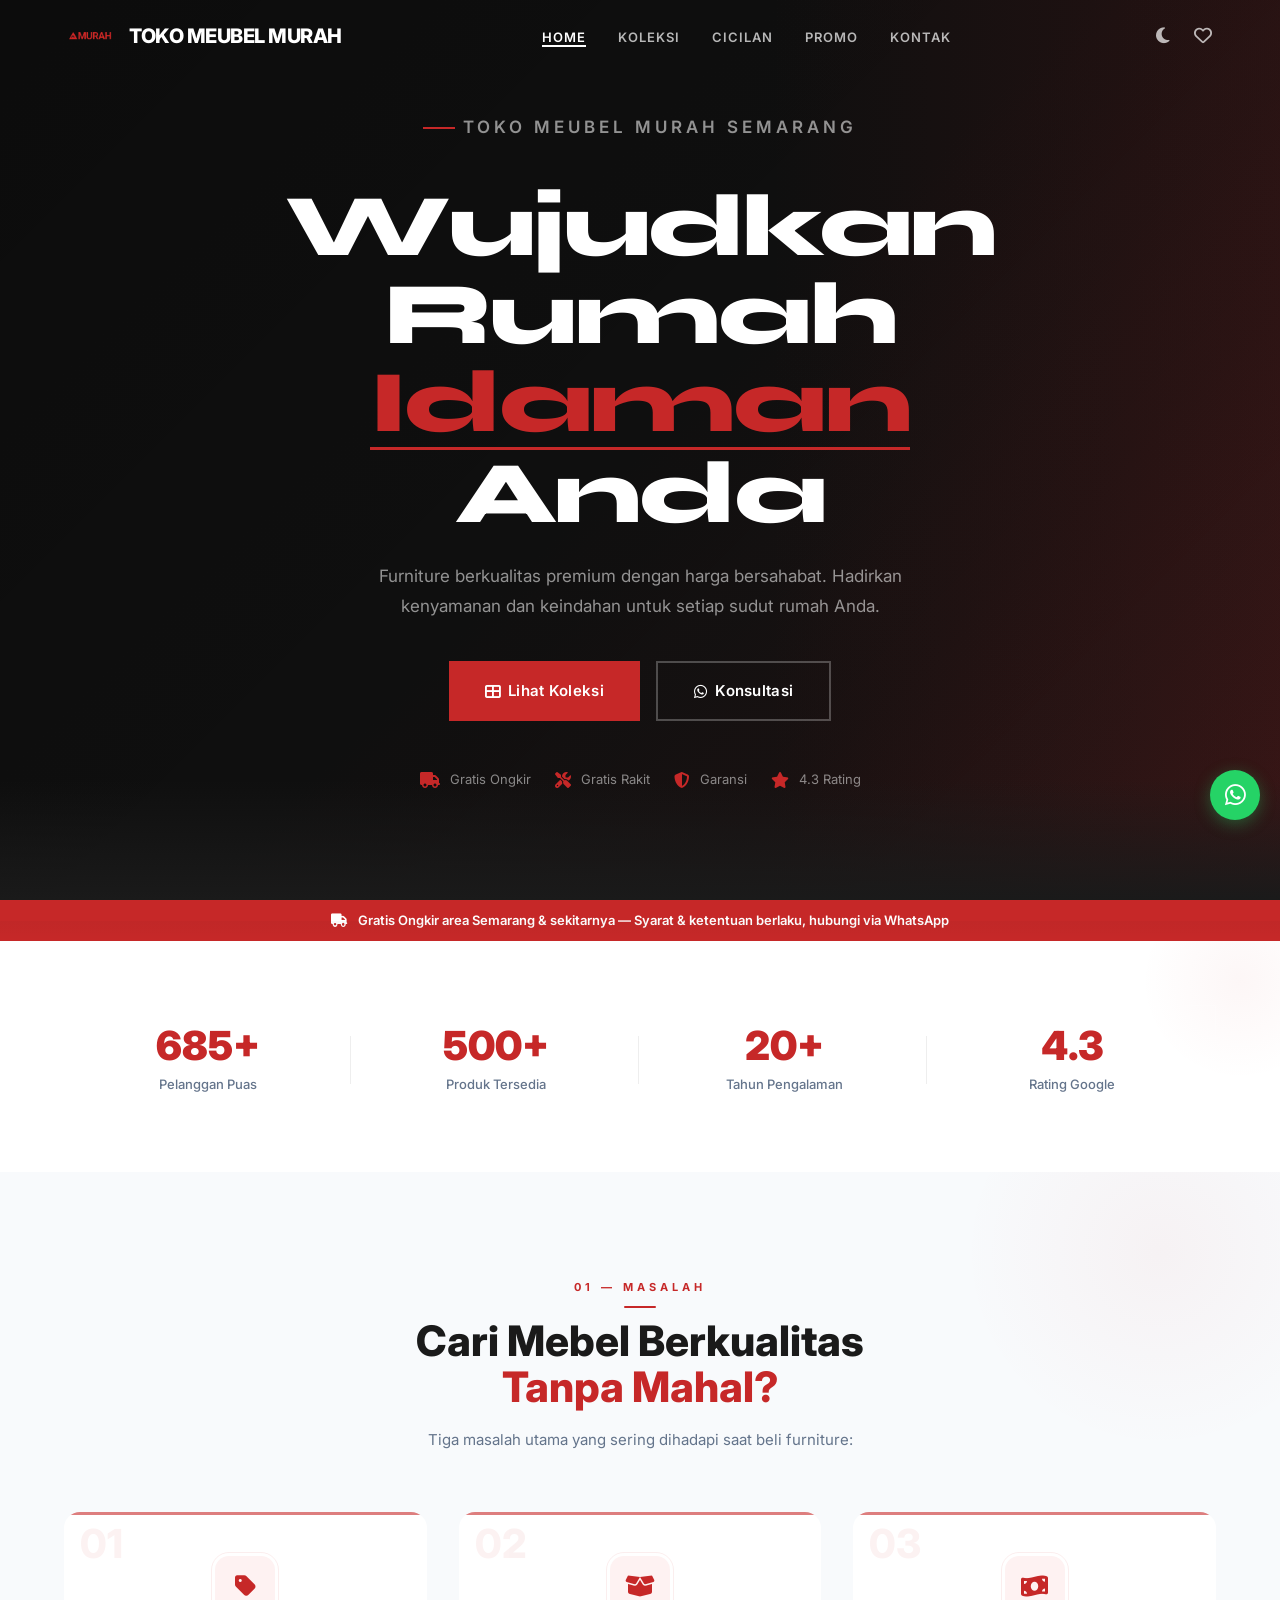
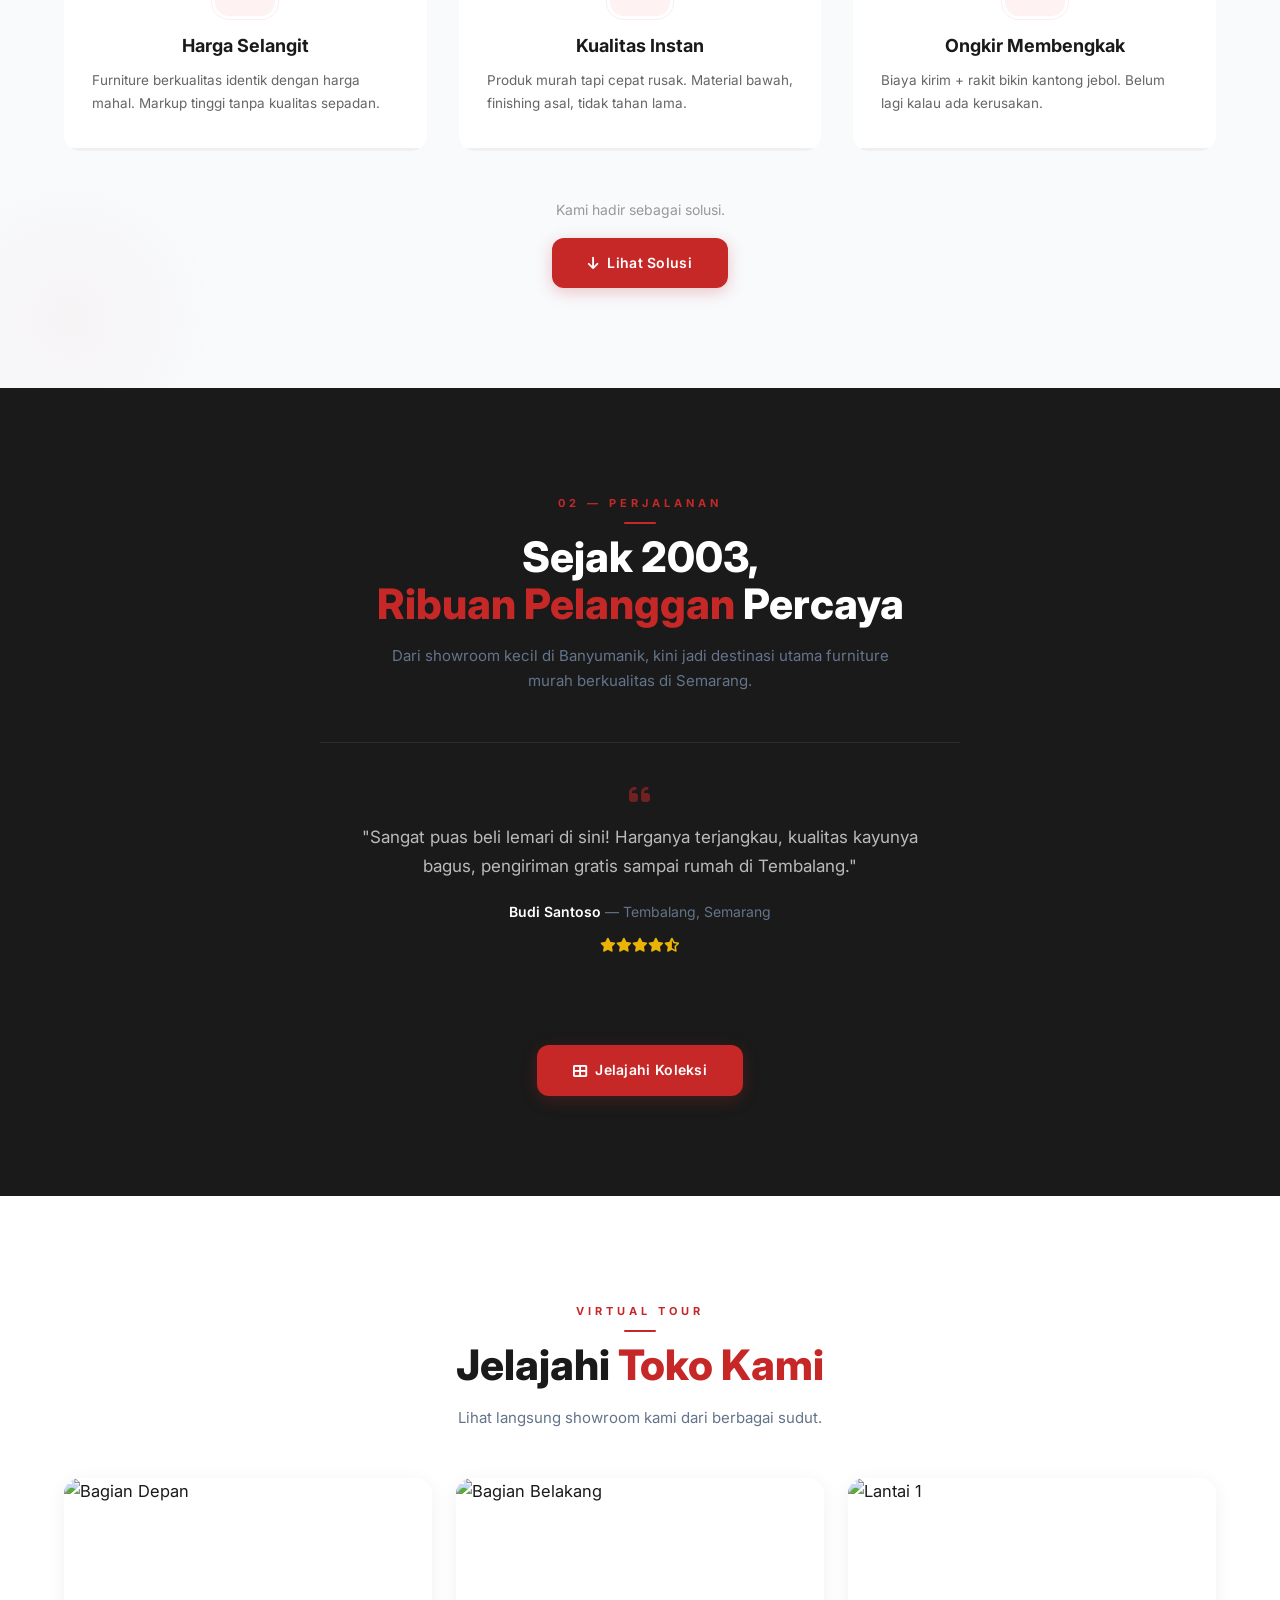
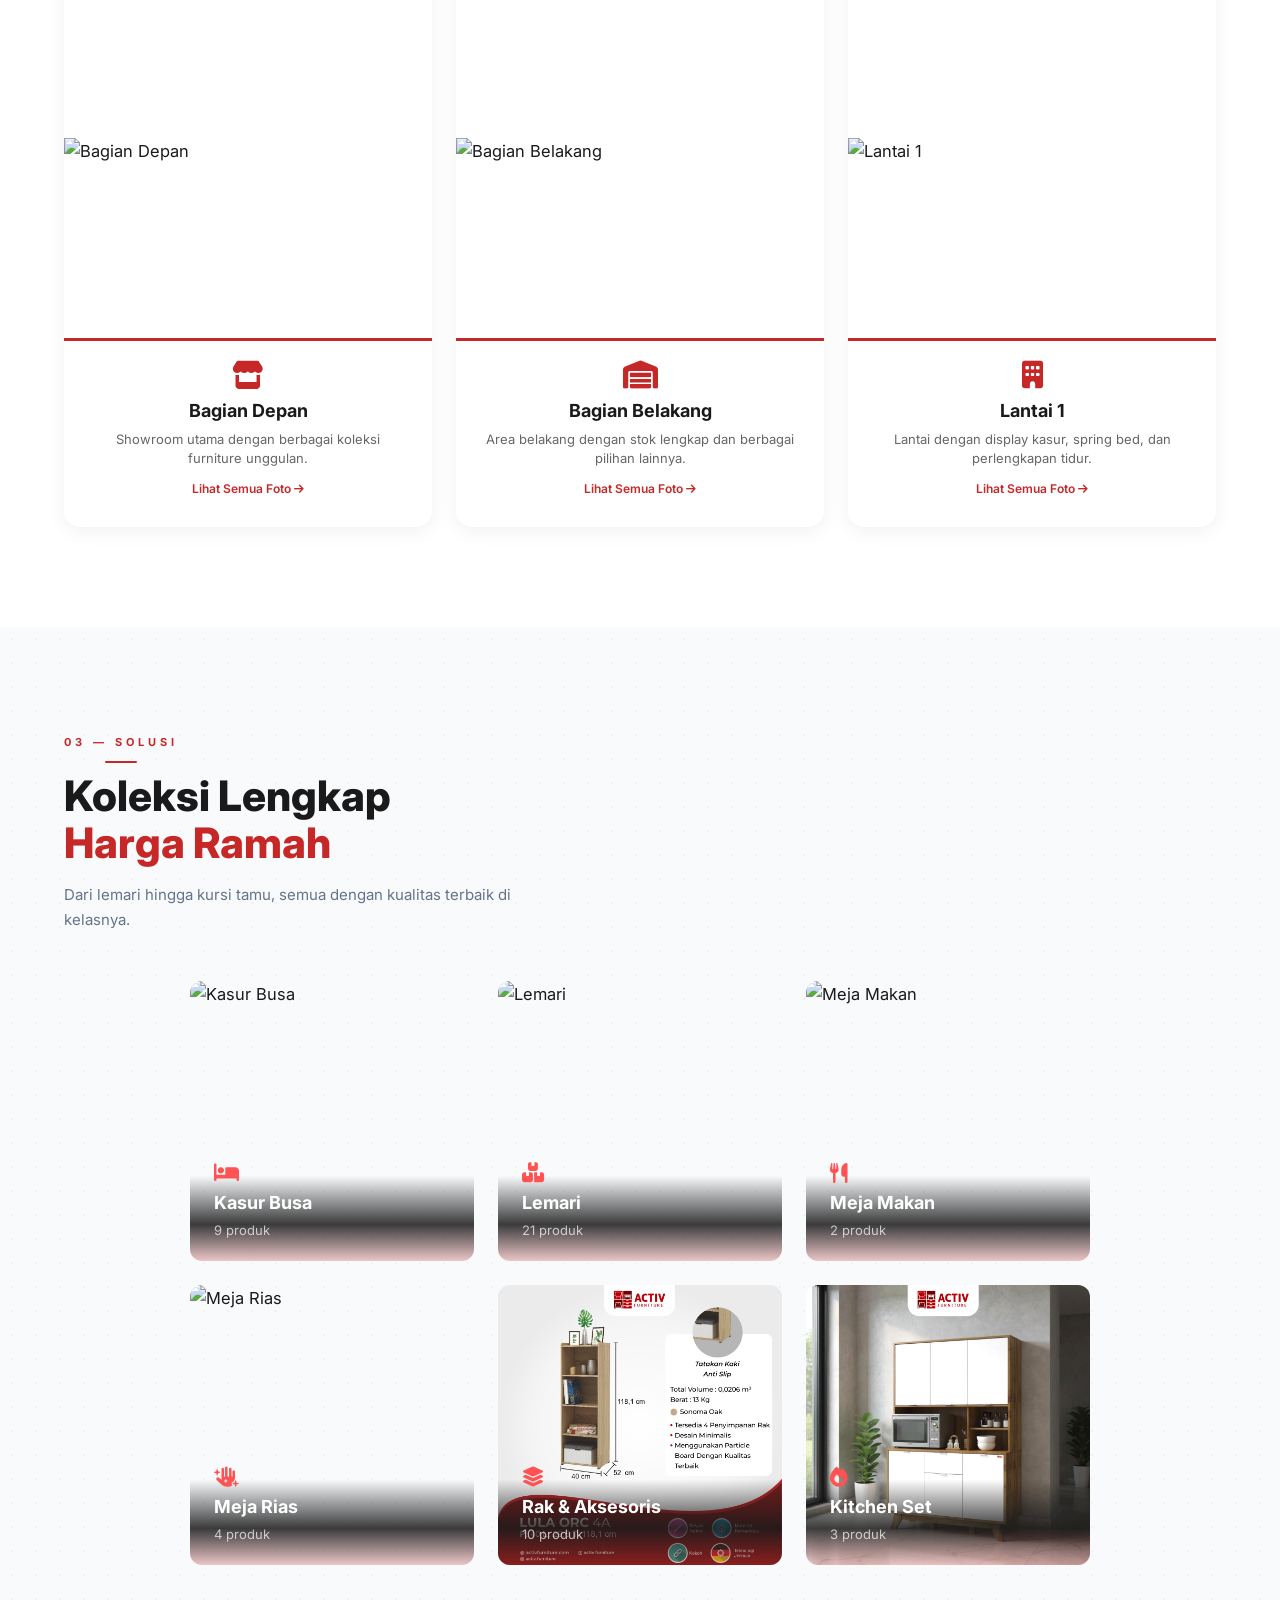
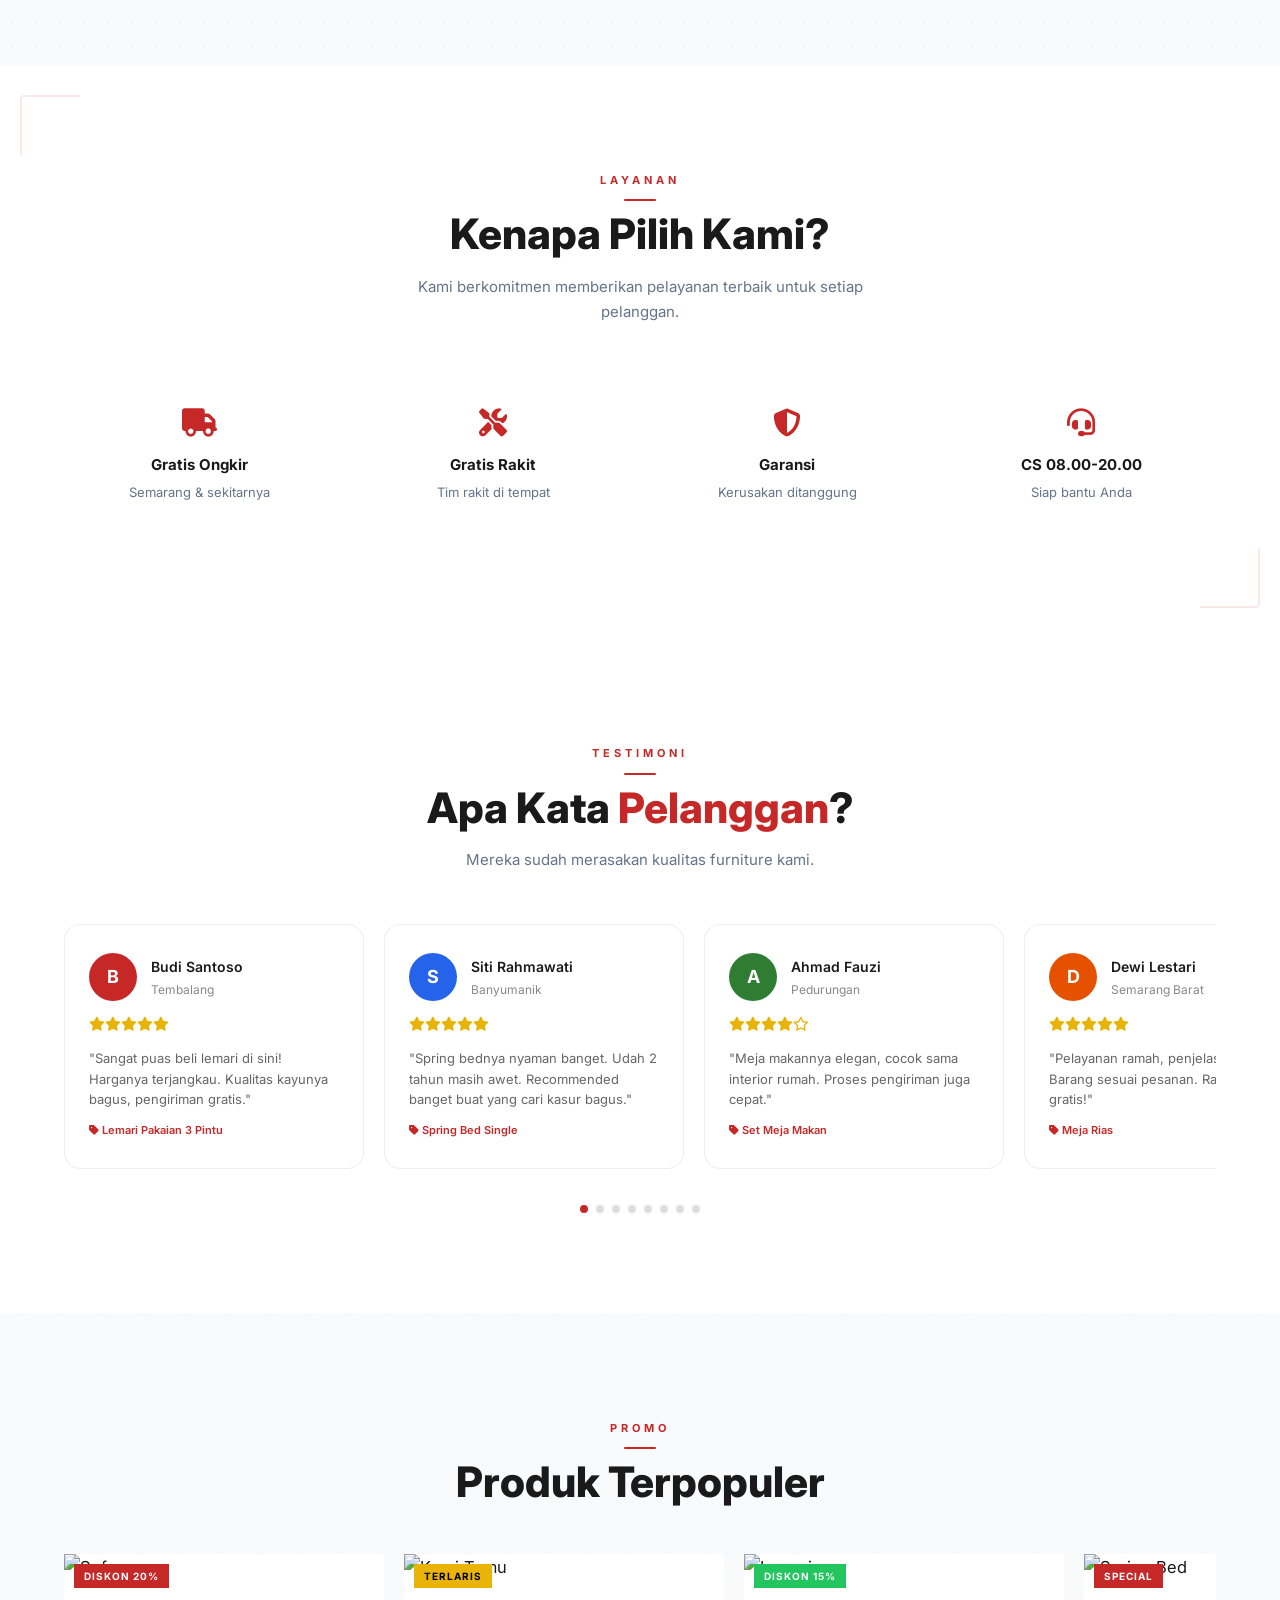
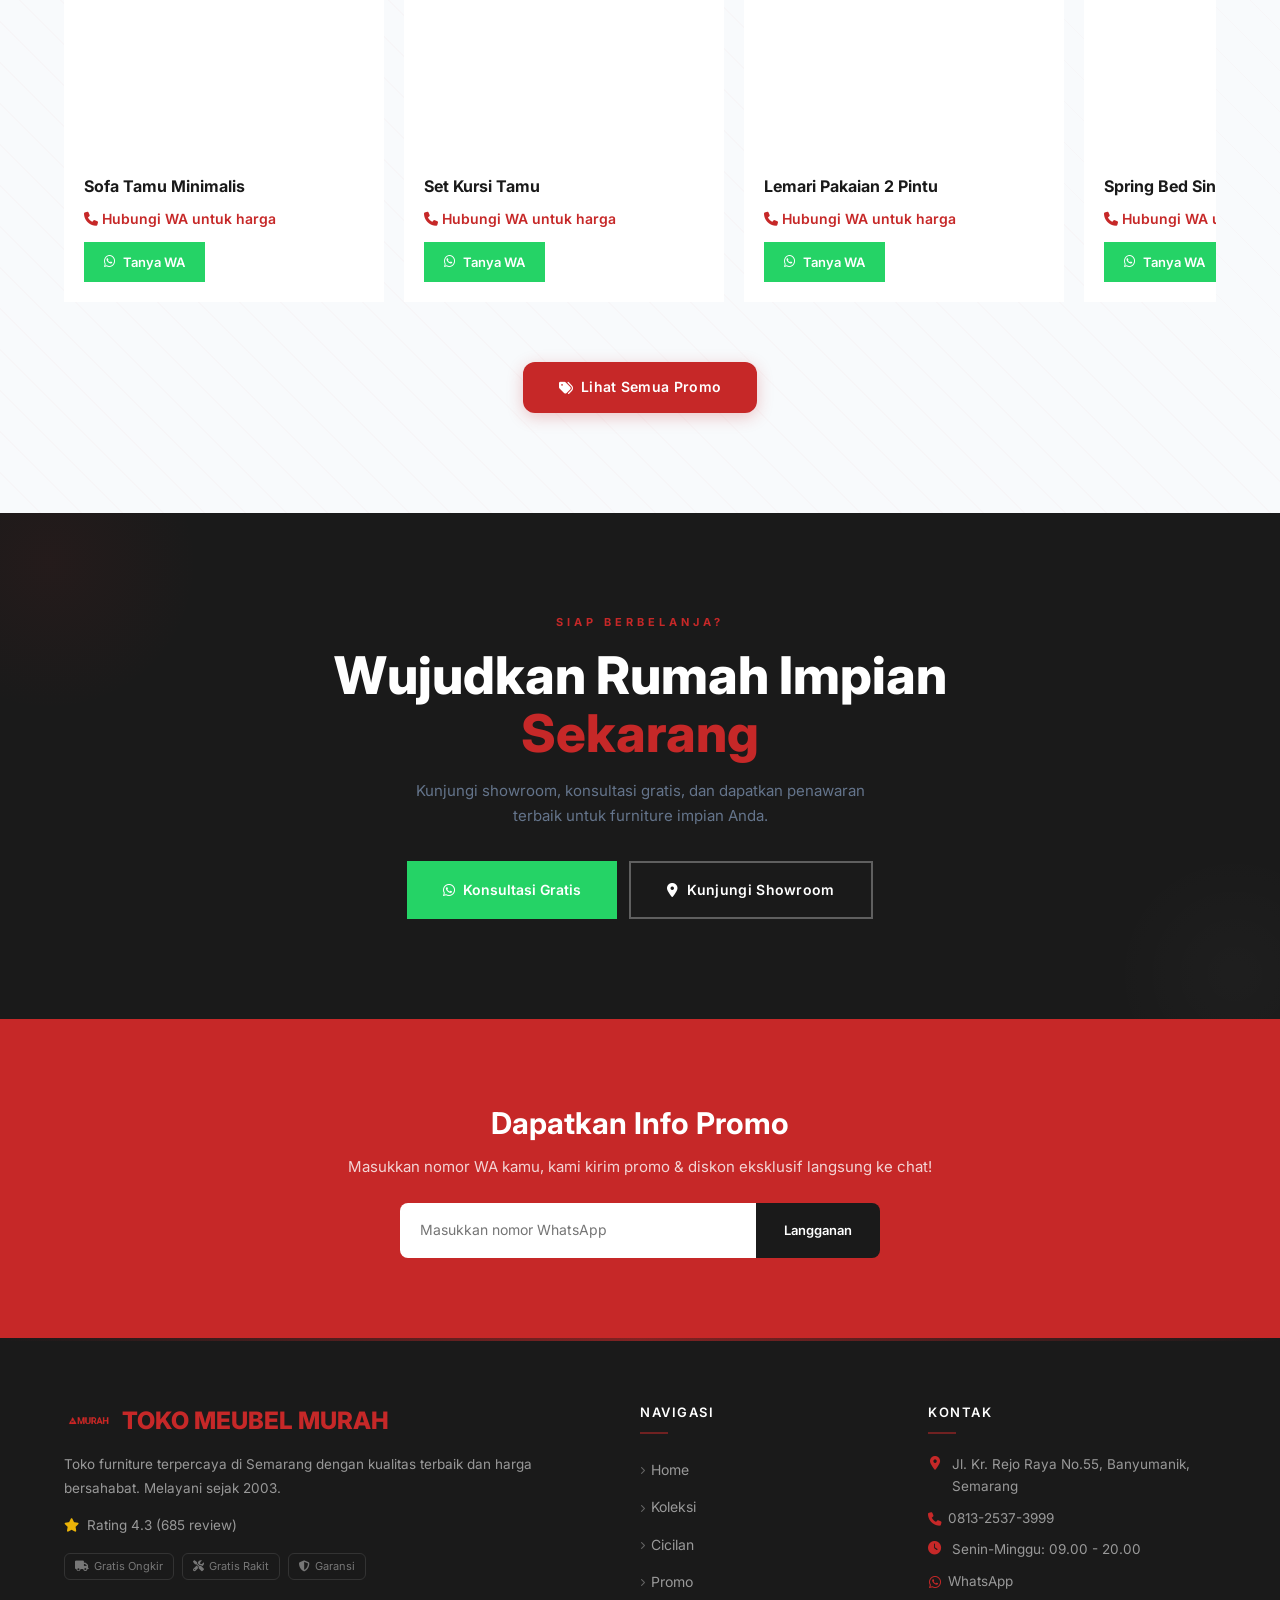
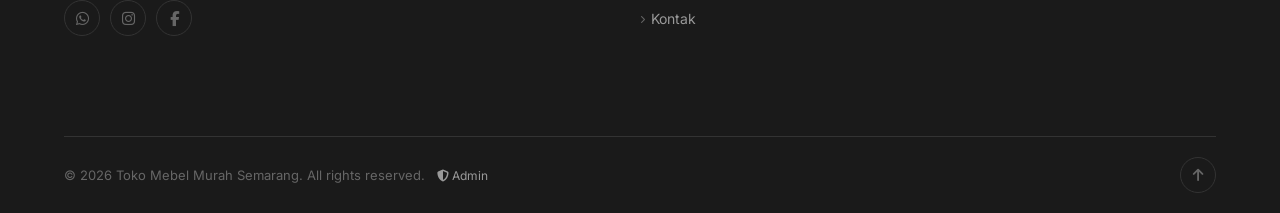
==== commit c65a439f: "1" ====
--- a/index.html
+++ b/index.html
@@ -267,12 +267,53 @@
     .cat-grid { display: grid; grid-template-columns: repeat(3, 1fr); gap: 24px; margin-top: 48px; max-width: 900px; margin-left: auto; margin-right: auto; }
     .cat-card { position: relative; overflow: hidden; cursor: pointer; transition: box-shadow .25s; }
     .cat-card:hover { box-shadow: 0 12px 40px rgba(0,0,0,.18); transform: translateY(-4px); }
-    .cat-card img { width: 100%; height: 280px; object-fit: cover; transition: transform .35s; }
+    .cat-card {
+      position: relative; overflow: hidden; cursor: pointer; border-radius: 12px;
+      transition: transform .3s cubic-bezier(.34,1.56,.64,1), box-shadow .3s;
+    }
+    .cat-card:hover { transform: translateY(-6px); box-shadow: 0 16px 48px rgba(198,40,40,.2); }
+    .cat-card img { width: 100%; height: 280px; object-fit: cover; transition: transform .5s; }
     .cat-card:hover img { transform: scale(1.08); }
-    .cat-card { transition: transform .3s, box-shadow .3s; }
-    .cat-card .overlay { position: absolute; bottom: 0; left: 0; right: 0; padding: 24px; background: linear-gradient(transparent, rgba(0,0,0,.7)); color: #fff; }
+    .cat-card .overlay {
+      position: absolute; bottom: 0; left: 0; right: 0; padding: 24px 24px 20px;
+      background: linear-gradient(transparent 30%, rgba(26,26,26,.85) 70%, rgba(198,40,40,.25));
+      color: #fff;
+    }
+    .cat-card .overlay i { font-size: 20px; margin-bottom: 6px; color: #ff5252; display: block; }
     .cat-card .overlay h3 { font-size: 18px; font-weight: 700; }
     .cat-card .overlay p { font-size: 13px; opacity: .7; margin-top: 2px; }
+    .cat-card::after {
+      content: ''; position: absolute; bottom: 0; left: 0; right: 0; height: 3px;
+      background: linear-gradient(90deg, #c62828, #ff5252); transform: scaleX(0);
+      transform-origin: left; transition: transform .35s; z-index: 2;
+    }
+    .cat-card:hover::after { transform: scaleX(1); }
+
+    /* ===== VIRTUAL TOUR ===== */
+    .tour-grid { display: grid; grid-template-columns: repeat(3, 1fr); gap: 24px; margin-top: 48px; }
+    .tour-card {
+      background: #fff; border-radius: 16px; overflow: hidden; cursor: pointer;
+      box-shadow: 0 4px 20px rgba(0,0,0,.06);
+      transition: transform .3s cubic-bezier(.34,1.56,.64,1), box-shadow .3s;
+    }
+    .tour-card:hover { transform: translateY(-6px); box-shadow: 0 16px 48px rgba(198,40,40,.15); }
+    .tour-images { display: grid; gap: 0; }
+    .tour-images img { width: 100%; height: 200px; object-fit: cover; transition: transform .4s; }
+    .tour-images img:first-child { height: 260px; }
+    .tour-card:hover .tour-images img { transform: scale(1.03); }
+    .tour-body {
+      padding: 20px 24px 24px; text-align: center;
+      border-top: 3px solid #c62828;
+    }
+    .tour-body i { font-size: 28px; color: #c62828; margin-bottom: 8px; }
+    .tour-body h3 { font-size: 18px; font-weight: 700; }
+    .tour-body p { font-size: 13px; color: #666; margin-top: 4px; line-height: 1.5; }
+    .tour-view-more {
+      display: inline-block; margin-top: 10px; font-size: 12px; font-weight: 600; color: #c62828;
+      transition: gap .2s; gap: 4px;
+    }
+    .tour-view-more i { font-size: 11px; transition: transform .2s; }
+    .tour-card:hover .tour-view-more i { transform: translateX(4px); }
 
     /* ===== TRUST FEATURES ===== */
     .trust-grid { display: grid; grid-template-columns: repeat(4, 1fr); gap: 24px; margin-top: 48px; }
@@ -432,6 +473,9 @@
       .cat-card img { height: 200px; }
       .cat-card .overlay { padding: 16px; }
       .cat-card h3 { font-size: 15px; }
+      .tour-grid { grid-template-columns: 1fr; }
+      .tour-images img { height: 140px; }
+      .tour-images img:first-child { height: 180px; }
       .problem-grid { grid-template-columns: 1fr; }
       .prob-card .prob-top { padding: 36px 24px 0 24px; }
       .prob-card .prob-body { padding: 0 24px 28px; }
@@ -460,11 +504,13 @@
       .hero-badges { gap: 10px; margin-top: 24px; }
       .hero-badge-item { font-size: 11px; gap: 6px; }
       .hero-badge-item i { font-size: 13px; }
-      .hero { min-height: 80vh; }
+      .hero { min-height: 80vh; overflow: visible; }
       .cat-card img { height: 130px; }
       .cat-card .overlay { padding: 12px; }
       .cat-card h3 { font-size: 13px; }
       .cat-card .overlay p { font-size: 11px; }
+      .tour-images img { height: 130px; }
+      .tour-images img:first-child { height: 170px; }
       .stat-item .num { font-size: 26px; }
       .stat-item .label { font-size: 11px; }
       .promo-card { flex: 0 0 230px; }
@@ -510,7 +556,7 @@
     <p class="hero-kicker reveal">Toko Meubel Murah Semarang</p>
     <h1 class="reveal hero-title">Wujudkan<br>Rumah <span class="accent">Idaman</span><br>Anda</h1>
     <p class="reveal">Furniture berkualitas premium dengan harga bersahabat. Hadirkan kenyamanan dan keindahan untuk setiap sudut rumah Anda.</p>
-    <div class="hero-actions reveal">
+    <div class="hero-actions">
       <a href="koleksi.html" class="btn-red"><i class="fas fa-th-large"></i> Lihat Koleksi</a>
       <a href="https://wa.me/6281325373999" class="btn-outline-light"><i class="fab fa-whatsapp"></i> Konsultasi</a>
     </div>
@@ -594,7 +640,7 @@
   <div class="container">
     <div class="reveal" style="text-align:center">
       <p class="sec-label">02 — Perjalanan</p>
-      <h2 class="sec-title">Sejak 2015,<br><span class="red">Ribuan Pelanggan</span> Percaya</h2>
+      <h2 class="sec-title">Sejak 2003,<br><span class="red">Ribuan Pelanggan</span> Percaya</h2>
       <p class="sec-desc" style="color:var(--slate);margin-left:auto;margin-right:auto">Dari showroom kecil di Banyumanik, kini jadi destinasi utama furniture murah berkualitas di Semarang.</p>
     </div>
     <div class="testimonial-block reveal">
@@ -609,6 +655,55 @@
   </div>
 </section>
 
+<!-- ===== VIRTUAL TOUR ===== -->
+<section class="alt" id="virtual-tour">
+  <div class="container">
+    <div class="reveal" style="text-align:center">
+      <p class="sec-label">Virtual Tour</p>
+      <h2 class="sec-title">Jelajahi <span class="red">Toko Kami</span></h2>
+      <p class="sec-desc" style="margin-left:auto;margin-right:auto">Lihat langsung showroom kami dari berbagai sudut.</p>
+    </div>
+    <div class="tour-grid stagger">
+      <div class="tour-card" onclick="openTourGallery('bagian-depan')">
+        <div class="tour-images">
+          <img src="https://lh3.googleusercontent.com/gps-cs-s/APNQkAHpPXvaDYwblQcyFi9KG8MQX7-Ffxj7MFa1Chyql7sXeT_D8qsM6Jg87ou3qg2J_JPWu-soUS5LYCFu9LUB3qqVWMhxGJ10-Sum7eqRCUfdAAb8RixJk_qploagM-dRpeHdzvM=w600-h450-k-no" alt="Bagian Depan" loading="lazy">
+          <img src="https://lh3.googleusercontent.com/gps-cs-s/APNQkAGZ7ZMi2giXdsNUPr2aCX3DNP5EudanHYUTbkqrB-gBcxhfY49J5lhAuK5459JrnG5_TiNpOBsGiO7Q_CNwOn09-0qH9t-oeVd37VCYqABjU4_khwMhAZQ9cnudkR7cufUvTr0NDA=w600-h450-k-no" alt="Bagian Depan" loading="lazy">
+        </div>
+        <div class="tour-body">
+          <i class="fas fa-store"></i>
+          <h3>Bagian Depan</h3>
+          <p>Showroom utama dengan berbagai koleksi furniture unggulan.</p>
+          <span class="tour-view-more">Lihat Semua Foto <i class="fas fa-arrow-right"></i></span>
+        </div>
+      </div>
+      <div class="tour-card" onclick="openTourGallery('bagian-belakang')">
+        <div class="tour-images">
+          <img src="https://lh3.googleusercontent.com/gps-cs-s/APNQkAEMmEoCeoGdPNlY8PMb43GR3-AhT3NtD0Ad9uGqrG6IAI331J_SLwraJdNyu9W_QYXM3aKFYBMhqhXU97GipReYN_JkrUeW2_oZVvbUlmKNsivWc7qC04ID_veen_4s8ebCejd5=w600-h450-k-no" alt="Bagian Belakang" loading="lazy">
+          <img src="https://lh3.googleusercontent.com/gps-cs-s/APNQkAGCXbPUy94fi_vjlI_Zj24btrgGDubRCT5OXzttVx5lV1-uS4Yxx3T-EcHRMqsMZA3kYPY0xDpHF3ii2EY2bBq2hVry2Mep71AGkJKLO1RTtaEs-tZK_C7D8Dx4wq1BXp2A9AfK=w600-h450-k-no" alt="Bagian Belakang" loading="lazy">
+        </div>
+        <div class="tour-body">
+          <i class="fas fa-warehouse"></i>
+          <h3>Bagian Belakang</h3>
+          <p>Area belakang dengan stok lengkap dan berbagai pilihan lainnya.</p>
+          <span class="tour-view-more">Lihat Semua Foto <i class="fas fa-arrow-right"></i></span>
+        </div>
+      </div>
+      <div class="tour-card" onclick="openTourGallery('lantai-1')">
+        <div class="tour-images">
+          <img src="https://lh3.googleusercontent.com/gps-cs-s/APNQkAE6HS7woQTWaPjwWnZKmnVj2Fn_Z8-qzXuWhMpP7GFLITnrpQAaxfKCm64OFLxmzWpZl2JWIBWKQENNVLnN5J0kLxtmdicuVidbSfBHak7V0KwDr435mRZhNwTysmz2AIomRI5G=w600-h450-k-no" alt="Lantai 1" loading="lazy">
+          <img src="https://lh3.googleusercontent.com/gps-cs-s/APNQkAHiZh09CmnaPBhs_0JajOWzKiS8eP1LOqfAcgO8kEFd2MC7yar-JyOGHyL5evg76XK6F8anAdzvBO63a6jhfRY2i9BPhlMqfo9wuCGJJU12H8OW1jhUhG_BFwhp6cxtrEmdqPFqgA=w600-h1067-k-no" alt="Lantai 1" loading="lazy">
+        </div>
+        <div class="tour-body">
+          <i class="fas fa-building"></i>
+          <h3>Lantai 1</h3>
+          <p>Lantai dengan display kasur, spring bed, dan perlengkapan tidur.</p>
+          <span class="tour-view-more">Lihat Semua Foto <i class="fas fa-arrow-right"></i></span>
+        </div>
+      </div>
+    </div>
+  </div>
+</section>
+
 <!-- CHAPTER 3: SOLUSI + CATEGORIES -->
 <section id="solution" class="pat-dots">
   <div class="container">
@@ -620,27 +715,27 @@
     <div class="cat-grid stagger">
       <a href="koleksi.html?kategori=kasur-busa" class="cat-card">
         <img src="https://asset.morefurniture.id/OLYMPIC/GINKO/ginko-4.webp" alt="Kasur Busa" loading="lazy">
-        <div class="overlay"><h3>Kasur Busa</h3><p>9 produk</p></div>
+        <div class="overlay"><i class="fas fa-bed"></i><h3>Kasur Busa</h3><p>9 produk</p></div>
       </a>
       <a href="koleksi.html?kategori=lemari" class="cat-card">
         <img src="https://asset.morefurniture.id/OLYMPIC/HESSIAN/LP/more-3pintu-1.webp" alt="Lemari" loading="lazy">
-        <div class="overlay"><h3>Lemari</h3><p>21 produk</p></div>
+        <div class="overlay"><i class="fas fa-boxes-stacked"></i><h3>Lemari</h3><p>21 produk</p></div>
       </a>
       <a href="koleksi.html?kategori=meja" class="cat-card">
         <img src="https://asset.morefurniture.id/OLYMPIC/ALMA/SETDTM/dtm-1.webp" alt="Meja Makan" loading="lazy">
-        <div class="overlay"><h3>Meja Makan</h3><p>2 produk</p></div>
+        <div class="overlay"><i class="fas fa-utensils"></i><h3>Meja Makan</h3><p>2 produk</p></div>
       </a>
       <a href="koleksi.html?kategori=meja-rias" class="cat-card">
         <img src="https://asset.morefurniture.id/PRODUCT/p-1145-1724666027-1.webp" alt="Meja Rias" loading="lazy">
-        <div class="overlay"><h3>Meja Rias</h3><p>4 produk</p></div>
+        <div class="overlay"><i class="fas fa-hand-sparkles"></i><h3>Meja Rias</h3><p>4 produk</p></div>
       </a>
       <a href="koleksi.html?kategori=rak-aksesoris" class="cat-card">
         <img src="img/activ/open-rack-cabinet-rak-terbuka-lula-orc-4a-activ-furniture.png" alt="Rak & Aksesoris" loading="lazy">
-        <div class="overlay"><h3>Rak & Aksesoris</h3><p>10 produk</p></div>
+        <div class="overlay"><i class="fas fa-layer-group"></i><h3>Rak &amp; Aksesoris</h3><p>10 produk</p></div>
       </a>
       <a href="koleksi.html?kategori=kitchen-set" class="cat-card">
         <img src="img/activ/kitchen-set-lotus-kc-120-activ-furniture.png" alt="Kitchen Set" loading="lazy">
-        <div class="overlay"><h3>Kitchen Set</h3><p>3 produk</p></div>
+        <div class="overlay"><i class="fas fa-fire"></i><h3>Kitchen Set</h3><p>3 produk</p></div>
       </a>
     </div>
   </div>
@@ -779,7 +874,7 @@
   <div class="container">
     <div>
       <div class="logo"><img src="img/logo.png" alt="Toko Meubel Murah Semarang" class="footer-logo-img"><span style="margin-left:8px;color:#c62828;font-weight:800;">TOKO MEUBEL MURAH</span></div>
-      <p>Toko furniture terpercaya di Semarang dengan kualitas terbaik dan harga bersahabat. Melayani sejak 2015.</p>
+      <p>Toko furniture terpercaya di Semarang dengan kualitas terbaik dan harga bersahabat. Melayani sejak 2003.</p>
       <p class="mt-3"><i class="fas fa-star text-yellow-500 mr-1"></i> Rating 4.3 (685 review)</p>
       <div class="trust-badges">
         <span><i class="fas fa-truck"></i> Gratis Ongkir</span>
@@ -826,6 +921,7 @@
   <div class="container">
     <a href="index.html" class="active"><i class="fas fa-home"></i> Home</a>
     <a href="koleksi.html"><i class="fas fa-th-large"></i> Koleksi</a>
+    <a href="promo.html"><i class="fas fa-fire"></i> Promo</a>
     <a href="cicilan.html"><i class="fas fa-credit-card"></i> Cicilan</a>
     <button onclick="openWishlist()" class="hide-mobile"><i class="far fa-heart"></i><span class="wishlist-badge">0</span> Wishlist</button>
     <button class="mobile-theme-toggle hide-mobile" onclick="toggleMobileTheme()" aria-label="Toggle dark mode"><i class="fas fa-moon"></i><span>Tema</span></button>
@@ -898,6 +994,174 @@
     });
   });
 }
+// Drag scroll for carousel (mouse + touch)
+(function() {
+  var el = document.getElementById('testiCarousel');
+  if (!el) return;
+  var isDown = false, startX, scrollLeft;
+  el.addEventListener('mousedown', function(e) { isDown = true; startX = e.pageX - el.offsetLeft; scrollLeft = el.scrollLeft; });
+  el.addEventListener('mouseleave', function() { isDown = false; });
+  el.addEventListener('mouseup', function() { isDown = false; });
+  el.addEventListener('mousemove', function(e) { if (!isDown) return; e.preventDefault(); var x = e.pageX - el.offsetLeft; el.scrollLeft = scrollLeft - (x - startX); });
+})();
 </script>
+
+<!-- ===== TOUR GALLERY MODAL ===== -->
+<div id="tourGallery" class="tour-gallery" onclick="closeTourGallery(event)">
+  <button class="tour-gallery-close" onclick="event.stopPropagation();closeTourGallery()"><i class="fas fa-times"></i></button>
+  <button class="tour-gallery-nav prev" onclick="event.stopPropagation();scrollGallery(-1)" aria-label="Sebelumnya"><i class="fas fa-chevron-left"></i></button>
+  <button class="tour-gallery-nav next" onclick="event.stopPropagation();scrollGallery(1)" aria-label="Selanjutnya"><i class="fas fa-chevron-right"></i></button>
+  <div class="tour-gallery-counter" id="tourGalleryCounter"></div>
+  <div class="tour-gallery-content" id="tourGalleryContent" onclick="event.stopPropagation()"></div>
+</div>
+
+<style>
+  .tour-gallery {
+    display: none; position: fixed; inset: 0; z-index: 9999;
+    background: rgba(0,0,0,.92);
+    justify-content: center; align-items: center;
+  }
+  .tour-gallery.open { display: flex; }
+  .tour-gallery-close {
+    position: absolute; top: 16px; right: 16px; z-index: 10;
+    width: 44px; height: 44px; border-radius: 50%; border: none;
+    background: rgba(255,255,255,.15); color: #fff; font-size: 20px;
+    cursor: pointer; display: flex; align-items: center; justify-content: center;
+    transition: background .2s;
+  }
+  .tour-gallery-close:hover { background: rgba(255,255,255,.3); }
+  .tour-gallery-nav {
+    position: absolute; top: 50%; transform: translateY(-50%); z-index: 10;
+    width: 48px; height: 48px; border-radius: 50%; border: none;
+    background: rgba(255,255,255,.15); color: #fff; font-size: 20px;
+    cursor: pointer; display: flex; align-items: center; justify-content: center;
+    transition: background .2s, transform .2s; backdrop-filter: blur(4px);
+  }
+  .tour-gallery-nav:hover { background: rgba(255,255,255,.35); }
+  .tour-gallery-nav:active { transform: translateY(-50%) scale(.92); }
+  .tour-gallery-nav.prev { left: 16px; }
+  .tour-gallery-nav.next { right: 16px; }
+  .tour-gallery-counter {
+    position: absolute; bottom: 24px; left: 50%; transform: translateX(-50%); z-index: 10;
+    color: rgba(255,255,255,.6); font-size: 14px; font-weight: 500;
+    background: rgba(0,0,0,.4); padding: 6px 16px; border-radius: 20px;
+    backdrop-filter: blur(4px);
+  }
+  .tour-gallery-content {
+    display: flex; gap: 8px; padding: 40px 80px;
+    overflow-x: auto; overflow-y: hidden; cursor: grab;
+    width: 100%; height: 90vh; align-items: center;
+    scroll-behavior: smooth; -webkit-overflow-scrolling: touch;
+    scrollbar-width: none; -ms-overflow-style: none;
+  }
+  .tour-gallery-content::-webkit-scrollbar { display: none; }
+  .tour-gallery-content img {
+    height: 92vh; width: auto; max-width: 98vw;
+    object-fit: contain; border-radius: 8px; flex-shrink: 0;
+    box-shadow: 0 8px 40px rgba(0,0,0,.5);
+    user-select: none; -webkit-user-drag: none;
+  }
+  @media (max-width: 768px) {
+    .tour-gallery-content { padding: 40px 12px; }
+    .tour-gallery-content img { height: 85vh; }
+    .tour-gallery-nav { width: 40px; height: 40px; font-size: 16px; }
+    .tour-gallery-nav.prev { left: 8px; }
+    .tour-gallery-nav.next { right: 8px; }
+  }
+  @media (max-width: 480px) {
+    .tour-gallery-content img { height: 75vh; max-width: 98vw; }
+    .tour-gallery-counter { bottom: 16px; font-size: 12px; padding: 4px 12px; }
+  }
+</style>
+
+<script>
+var tourGalleries = {
+  'lantai-1': [
+    'https://lh3.googleusercontent.com/gps-cs-s/APNQkAE6HS7woQTWaPjwWnZKmnVj2Fn_Z8-qzXuWhMpP7GFLITnrpQAaxfKCm64OFLxmzWpZl2JWIBWKQENNVLnN5J0kLxtmdicuVidbSfBHak7V0KwDr435mRZhNwTysmz2AIomRI5G=w800-h600-k-no',
+    'https://lh3.googleusercontent.com/gps-cs-s/APNQkAHiZh09CmnaPBhs_0JajOWzKiS8eP1LOqfAcgO8kEFd2MC7yar-JyOGHyL5evg76XK6F8anAdzvBO63a6jhfRY2i9BPhlMqfo9wuCGJJU12H8OW1jhUhG_BFwhp6cxtrEmdqPFqgA=w800-h1067-k-no'
+  ],
+  'bagian-belakang': [
+    'https://lh3.googleusercontent.com/gps-cs-s/APNQkAEMmEoCeoGdPNlY8PMb43GR3-AhT3NtD0Ad9uGqrG6IAI331J_SLwraJdNyu9W_QYXM3aKFYBMhqhXU97GipReYN_JkrUeW2_oZVvbUlmKNsivWc7qC04ID_veen_4s8ebCejd5=w800-h600-k-no',
+    'https://lh3.googleusercontent.com/gps-cs-s/APNQkAHSL4uvRtB9dbfOgww8Mj0CPa79izpSyqOq0W2ghMgtpm4VgHFqEZVrMi1LLlle-NIWpWESDVEnuMfIdoFRFOyezMMrFEQKoQoLzFSAJsJCe5usFfe9Mg8wnKOvNejvhEFfK4Fm=w800-h600-k-no',
+    'https://lh3.googleusercontent.com/gps-cs-s/APNQkAEV2l2MOldyftlk2qM7azlA0N4Cwh0iLIKktAA6QzvM64sqnb2e9l1F8xJrpL5R7IhouaV7NFjUiO9PWgtQpGWAUeImy9KOperBVgG9LsaUI-qGO_QE3eH8gTvBafP21-tG4u0=w800-h1067-k-no',
+    'https://lh3.googleusercontent.com/gps-cs-s/APNQkAGxH7FXpwClW6Trowr0MkilYcu456YmQd-u6XEO7BvTA9yNGHRozMuDdOpmsrVbnbexDwwNkbwJeAYAJmlNlzeOy-POYuEsOQ1TnkAhZF5BZ1BZ7eP3UsXjvE7nwyXaGzl-mkWuUg=w800-h1067-k-no',
+    'https://lh3.googleusercontent.com/gps-cs-s/APNQkAECFglHPno4BolnARtv8ixWE95L9ux4MTrW1kYPYtN8NushlDcxkaQONHP7-Ugcz_U0aKJ3Bq8pdwo48JkhWnv-rtqXlajI4kjwWC6u0DleyPMtzmfMM7rr07-M9Jukz3R78FE=w800-h600-k-no',
+    'https://lh3.googleusercontent.com/gps-cs-s/APNQkAGCXbPUy94fi_vjlI_Zj24btrgGDubRCT5OXzttVx5lV1-uS4Yxx3T-EcHRMqsMZA3kYPY0xDpHF3ii2EY2bBq2hVry2Mep71AGkJKLO1RTtaEs-tZK_C7D8Dx4wq1BXp2A9AfK=w800-h600-k-no',
+    'https://lh3.googleusercontent.com/gps-cs-s/APNQkAHsmFCXhF5pX-ZPYcticdydRFhLDTDxaIlgVeqK1yjWrTG0NVCjsFk_AzkMvovMkPWvsWlbjjdaxlqIhUH40AKS1TR3yJZQ-wH6xzd8umY-n_8FpztnHKjuiE-T08Ef8IbfyCLJnEootAVp=w800-h1067-k-no'
+  ],
+  'bagian-depan': [
+    'https://lh3.googleusercontent.com/gps-cs-s/APNQkAHpPXvaDYwblQcyFi9KG8MQX7-Ffxj7MFa1Chyql7sXeT_D8qsM6Jg87ou3qg2J_JPWu-soUS5LYCFu9LUB3qqVWMhxGJ10-Sum7eqRCUfdAAb8RixJk_qploagM-dRpeHdzvM=w800-h600-k-no',
+    'https://lh3.googleusercontent.com/gps-cs-s/APNQkAEf88frQX3LUf6iAVjUa-kb-imAV2r54I5YXaF_1xnIb3Zkh1SQDRNPawfu9y4ThOHpOflEr4LXjflX5uMF2MILGpC2ROjn_bvPTYu-1lkvyo4bRmiWIzh9KxZlCz6w5_is9Fke=w800-h450-k-no',
+    'https://lh3.googleusercontent.com/gps-cs-s/APNQkAGZ7ZMi2giXdsNUPr2aCX3DNP5EudanHYUTbkqrB-gBcxhfY49J5lhAuK5459JrnG5_TiNpOBsGiO7Q_CNwOn09-0qH9t-oeVd37VCYqABjU4_khwMhAZQ9cnudkR7cufUvTr0NDA=w800-h600-k-no',
+    'https://lh3.googleusercontent.com/gps-cs-s/APNQkAH8yOVJMf2A0wpSZIVJMO9flJCCTJoYrDgjjQxRr96dVJArko4lkRHCj_IxOQyWkRDXf3yCM3fGJgwjXg0Ysce5nxd6Da4H94g1mEaqsYfghsGstZaIv5hRQtsu0tAumZQ1Myz0VQ=w800-h600-k-no',
+    'https://lh3.googleusercontent.com/gps-cs-s/APNQkAEHwIjqPDnzIptnbPja_RHUxBJxAOpXZbCg2CdKWeU6Rydnux0d7SIxqz3g02UBy9JNCy5bzAjxIaipLki4FNT3JAyDHNoG2wXxM-uj87zfQPWjLsKXUW5-P8SUfyKjuFezrkUw=w600-h1067-k-no',
+    'https://lh3.googleusercontent.com/gps-cs-s/APNQkAHd8560Jf0BErcCha5Nod2c727saQk-zz-XkJIJEmun1S-qP63ZA-7AYxoRx-nR0MH_qUbd5EqfSNwVNLjRM-CqKpqDjieGCH9Fr-f8Te_G1cOa6kFYt7NRTZwhcAlIzsP5E2Ce=w800-h1067-k-no',
+    'https://lh3.googleusercontent.com/gps-cs-s/APNQkAHs1mPLWaoSgRJUWDZ0zqG5Ikg0jEMcGMZgkdQIi1bc78SxuNScb0R_v2KFAEyluagwATXn4TW8_ir1RULi3NDfQzUsH3pL8rxA_QapQCbJafLs2zP76P5SPZ9HX6qKVnb9-ykdHQ=w600-h1067-k-no',
+    'https://lh3.googleusercontent.com/gps-cs-s/APNQkAHYev5tp0pOWEzLRn5mJKzCjVxZxt104BLtzlBfAv9twlu63K08CKqz9kajDeP8_S6DUTq7g7inwHfoOZLQLVDLtLMqcpSN-iWV8Aa8ToY-rPO4GtSGHYEZTL98ZjOVYJb9txvY=w800-h1067-k-no'
+  ]
+};
+function openTourGallery(name) {
+  var imgs = tourGalleries[name];
+  if (!imgs) return;
+  var container = document.getElementById('tourGalleryContent');
+  container.innerHTML = '';
+  for (var i = 0; i < imgs.length; i++) {
+    var img = document.createElement('img');
+    img.src = imgs[i];
+    img.alt = name.replace('-', ' ');
+    img.loading = 'lazy';
+    img.draggable = false;
+    container.appendChild(img);
+  }
+  document.getElementById('tourGallery').classList.add('open');
+  document.body.style.overflow = 'hidden';
+  updateGalleryCounter(container);
+  // keyboard
+  document.addEventListener('keydown', tourGalleryKeydown);
+}
+function closeTourGallery(e) {
+  if (e && e.target && e.target !== document.getElementById('tourGallery') && e.target.closest) return;
+  document.getElementById('tourGallery').classList.remove('open');
+  document.body.style.overflow = '';
+  document.removeEventListener('keydown', tourGalleryKeydown);
+}
+function scrollGallery(dir) {
+  var container = document.getElementById('tourGalleryContent');
+  var w = container.querySelector('img');
+  if (!w) return;
+  container.scrollBy({ left: (w.offsetWidth + 8) * dir, behavior: 'smooth' });
+  setTimeout(function() { updateGalleryCounter(container); }, 350);
+}
+function updateGalleryCounter(container) {
+  var el = document.getElementById('tourGalleryCounter');
+  var imgs = container.querySelectorAll('img');
+  if (!el || !imgs.length) return;
+  var scrollLeft = container.scrollLeft;
+  var totalW = 0;
+  var idx = 0;
+  for (var i = 0; i < imgs.length; i++) {
+    var w = imgs[i].offsetWidth + 8;
+    if (scrollLeft >= totalW && scrollLeft < totalW + w) { idx = i; break; }
+    totalW += w;
+  }
+  el.textContent = (idx + 1) + ' / ' + imgs.length;
+}
+function tourGalleryKeydown(e) {
+  if (e.key === 'ArrowLeft') scrollGallery(-1);
+  else if (e.key === 'ArrowRight') scrollGallery(1);
+  else if (e.key === 'Escape') closeTourGallery();
+}
+// Drag scroll
+(function() {
+  var el = document.getElementById('tourGalleryContent');
+  var isDown = false, startX, scrollLeft;
+  el.addEventListener('mousedown', function(e) { isDown = true; startX = e.pageX - el.offsetLeft; scrollLeft = el.scrollLeft; el.style.cursor = 'grabbing'; });
+  el.addEventListener('mouseleave', function() { isDown = false; el.style.cursor = 'grab'; });
+  el.addEventListener('mouseup', function() { isDown = false; el.style.cursor = 'grab'; updateGalleryCounter(el); });
+  el.addEventListener('mousemove', function(e) { if (!isDown) return; e.preventDefault(); var x = e.pageX - el.offsetLeft; el.scrollLeft = scrollLeft - (x - startX); });
+  el.addEventListener('scroll', function() { updateGalleryCounter(el); });
+})();
+</script>
+
 </body>
 </html>
--- a/css/style.css
+++ b/css/style.css
@@ -2,6 +2,7 @@
 *, *::before, *::after { box-sizing: border-box; margin: 0; padding: 0; }
 html { -webkit-text-size-adjust: 100%; -moz-text-size-adjust: 100%; }
 html { scroll-behavior: smooth; scroll-padding-top: 80px; overflow-x: hidden; }
+body { overflow-x: hidden; }
 body {
   font-family: 'Inter', -apple-system, BlinkMacSystemFont, 'Segoe UI', Roboto, sans-serif;
   color: #1a1a1a;
@@ -213,19 +214,27 @@
 .categories { padding: 100px 0; }
 .cat-grid { display: grid; grid-template-columns: repeat(4, 1fr); gap: 24px; }
 .cat-card {
-  position: relative; overflow: hidden; cursor: pointer;
-  transition: transform .25s ease, box-shadow .25s ease;
-}
-.cat-card:hover { transform: translateY(-4px); box-shadow: 0 12px 40px rgba(0,0,0,.15); }
-.cat-card img { width: 100%; height: 280px; object-fit: cover; transition: transform .4s ease; }
-.cat-card:hover img { transform: scale(1.05); }
+  position: relative; overflow: hidden; cursor: pointer; border-radius: 12px;
+  transition: transform .3s cubic-bezier(.34,1.56,.64,1), box-shadow .3s;
+}
+.cat-card:hover { transform: translateY(-6px); box-shadow: 0 16px 48px rgba(198,40,40,.2); }
+.cat-card img { width: 100%; height: 280px; object-fit: cover; transition: transform .5s; }
+.cat-card:hover img { transform: scale(1.08); }
 .cat-card .cat-body {
   position: absolute; bottom: 0; left: 0; right: 0;
-  padding: 24px; background: linear-gradient(transparent, rgba(0,0,0,.6));
+  padding: 24px 24px 20px;
+  background: linear-gradient(transparent 30%, rgba(26,26,26,.85) 70%, rgba(198,40,40,.25));
   color: #fff;
 }
-.cat-card h3 { font-size: 18px; font-weight: 600; }
-.cat-card p { font-size: 13px; opacity: .8; margin-top: 2px; }
+.cat-card .cat-body i { font-size: 20px; margin-bottom: 6px; color: #ff5252; display: block; }
+.cat-card h3 { font-size: 18px; font-weight: 700; }
+.cat-card p { font-size: 13px; opacity: .7; margin-top: 2px; }
+.cat-card::after {
+  content: ''; position: absolute; bottom: 0; left: 0; right: 0; height: 3px;
+  background: linear-gradient(90deg, #c62828, #ff5252); transform: scaleX(0);
+  transform-origin: left; transition: transform .35s; z-index: 2;
+}
+.cat-card:hover::after { transform: scaleX(1); }
 
 /* ========== PROMO HORIZONTAL SCROLL ========== */
 .promo-scroll-section { padding: 100px 0; background: #f8f8f8; }
@@ -496,7 +505,6 @@
 .product-card:hover { transform: translateY(-4px); box-shadow: 0 10px 30px rgba(0,0,0,.08); border-color: #e8e8e8; }
 .product-card:active { transform: scale(0.97); }
 
-.cat-card { transition: transform .3s cubic-bezier(.34,1.56,.64,1), box-shadow .3s ease; }
 .cat-card:active { transform: scale(0.96); }
 
 .sosmed-card { transition: all .3s cubic-bezier(.34,1.56,.64,1); }
@@ -598,6 +606,19 @@
 /* ========== FILTERS ========== */
 .filters { padding: 32px 0; }
 .filters .container { display: flex; gap: 8px; flex-wrap: wrap; justify-content: center; position: relative; }
+/* PC: search on top, variants bottom */
+@media (min-width: 769px) {
+  #subFilters { order: 4; width: 100%; }
+  #filterBottom { order: 2; width: 100%; }
+  #parentFilters { order: 1; }
+  #scrollHint { order: 0; width: 100%; }
+  #subFilters + #filterBottom { margin-top: 0; }
+}
+/* Mobile: variants before search (HTML order is already correct) */
+@media (max-width: 768px) {
+  #filterBottom { width: 100%; margin-top: 8px; }
+  #scrollHint { width: 100%; }
+}
 .filter-label {
   font-family: 'Inter', sans-serif;
   font-size: 1rem;
@@ -605,13 +626,14 @@
 }
 .filter-label strong { color: #c62828; }
 .filter-btn {
-  width: 48px; height: 48px; border: 1px solid #eee; background: #fff;
-  color: #666; font-size: 0;
+  width: auto; min-width: 56px; height: auto; border: 1px solid #eee; background: #fff;
+  color: #666; padding: 8px 10px;
   transition: background .2s, color .2s, border-color .2s, box-shadow .2s, transform .2s;
-  cursor: pointer; display: inline-flex; align-items: center; justify-content: center;
-  border-radius: 50%; box-shadow: 0 2px 6px rgba(0,0,0,0.06);
+  cursor: pointer; display: inline-flex; flex-direction: column; align-items: center; justify-content: center; gap: 3px;
+  border-radius: 12px; box-shadow: 0 2px 6px rgba(0,0,0,0.06);
 }
 .filter-btn i { font-size: 20px; pointer-events: none; }
+.filter-btn span { font-size: 9px; font-weight: 500; line-height: 1; white-space: nowrap; pointer-events: none; }
 .filter-btn:hover, .filter-btn.active { background: #c62828; color: #fff; border-color: #c62828; box-shadow: 0 4px 12px rgba(198,40,40,0.3); transform: translateY(-2px) scale(1.05); }
 .filter-btn:focus-visible { outline: 2px solid #c62828; outline-offset: 2px; }
 .filter-btn.active i { animation: iconPop .3s ease; }
@@ -624,7 +646,7 @@
   content: ''; position: sticky; right: 0; top: 0; width: 30px; height: 100%;
   background: linear-gradient(90deg, transparent, rgba(255,255,255,0.9)); pointer-events: none; flex-shrink: 0;
 }
-.count-bubble { flex-shrink: 0; align-self: center; }
+.count-bubble { color: #999; font-size: 12px; font-weight: 400; }
 .sub-filter-btn { font-size: 12px; padding: 6px 14px; background: #f5f5f5; color: #666; border: 1px solid #ddd; border-radius: 20px; cursor: pointer; transition: background .2s, color .2s, border-color .2s, transform .2s cubic-bezier(.34,1.56,.64,1); white-space: nowrap; }
 .sub-filter-btn:hover, .sub-filter-btn.active { background: #c62828; color: #fff; border-color: #c62828; }
 .sub-filter-close {
@@ -667,6 +689,7 @@
 /* ========== PROMO PAGE ========== */
 .promo-hero {
   padding: 160px 0 80px; text-align: center; background: #1a1a1a; color: #fff;
+  position: relative; overflow: hidden;
 }
 .promo-hero h1 { font-size: 44px; font-weight: 700; }
 .promo-hero p { font-size: 16px; opacity: .7; margin-top: 12px; max-width: 500px; margin-left: auto; margin-right: auto; }
@@ -718,7 +741,7 @@
 .form-group { margin-bottom: 20px; }
 .form-group label { display: block; font-size: 13px; font-weight: 600; margin-bottom: 6px; color: #555; text-transform: uppercase; letter-spacing: 0.5px; }
 .form-group input, .form-group textarea, .form-group select {
-  width: 100%; padding: 14px 16px; border: 1px solid #ddd; font-size: 14px;
+  width: 100%; padding: 14px 16px; border: 1px solid #ddd; font-size: 16px;
   background: #fff; transition: border-color .2s;
 }
 .form-group input:focus, .form-group textarea:focus, .form-group select:focus { outline: none; border-color: #c62828; }
@@ -806,6 +829,7 @@
 [data-theme="dark"] .section-alt,
 [data-theme="dark"] .stats-bar,
 [data-theme="dark"] .trust-item,
+[data-theme="dark"] .tour-card,
 [data-theme="dark"] .promo-card,
 [data-theme="dark"] .prob-card,
 [data-theme="dark"] .product-card,
@@ -992,7 +1016,8 @@
 
 @media (max-width: 768px) {
   .menu-toggle { display: block; }
-  .nav-icons { display: none; }
+  .navbar .logo-text { font-size: 16px; margin-left: 8px; }
+  .navbar .logo-img { height: 32px; }
   .nav-links {
     display: flex; flex-direction: column;
     position: absolute; top: 72px; left: 0; right: 0;
@@ -1078,6 +1103,10 @@
   .toast { min-width: 0; width: 100%; padding: 14px 16px; font-size: 13px; }
   .container { padding: 0 16px; }
   body, p, h1, h2, h3, h4, h5, h6, span, a, li, td, th, label, input, textarea, select, button { word-break: keep-all; overflow-wrap: break-word; hyphens: auto; }
+  .navbar .logo-text { font-size: 14px; margin-left: 6px; }
+  .navbar .logo-img { height: 28px; }
+  .nav-icons { gap: 8px; }
+  .nav-icons button { font-size: 18px; }
   .btn { width: 100%; max-width: 100%; }
 
   .bottom-nav { min-height: 56px; padding: 4px 0 calc(4px + env(safe-area-inset-bottom, 0px)) 0; }
@@ -1136,8 +1165,9 @@
   .testi-card .testi-produk { font-size: 10px; }
   .btn { min-height: 44px; }
   .btn-sm { min-height: 40px; }
-  .filter-btn { width: 42px; height: 42px; font-size: 0; border-radius: 50%; }
+  .filter-btn { width: auto; min-width: 52px; padding: 6px 8px; border-radius: 10px; }
   .filter-btn i { font-size: 18px; }
+  .filter-btn span { font-size: 8px; }
   .filters .container { gap: 6px; padding-bottom: 4px; }
   #parentFilters { display: flex; gap: 5px; overflow-x: auto; -webkit-overflow-scrolling: touch; scrollbar-width: none; padding: 4px 0; }
   #parentFilters::-webkit-scrollbar { display: none; }
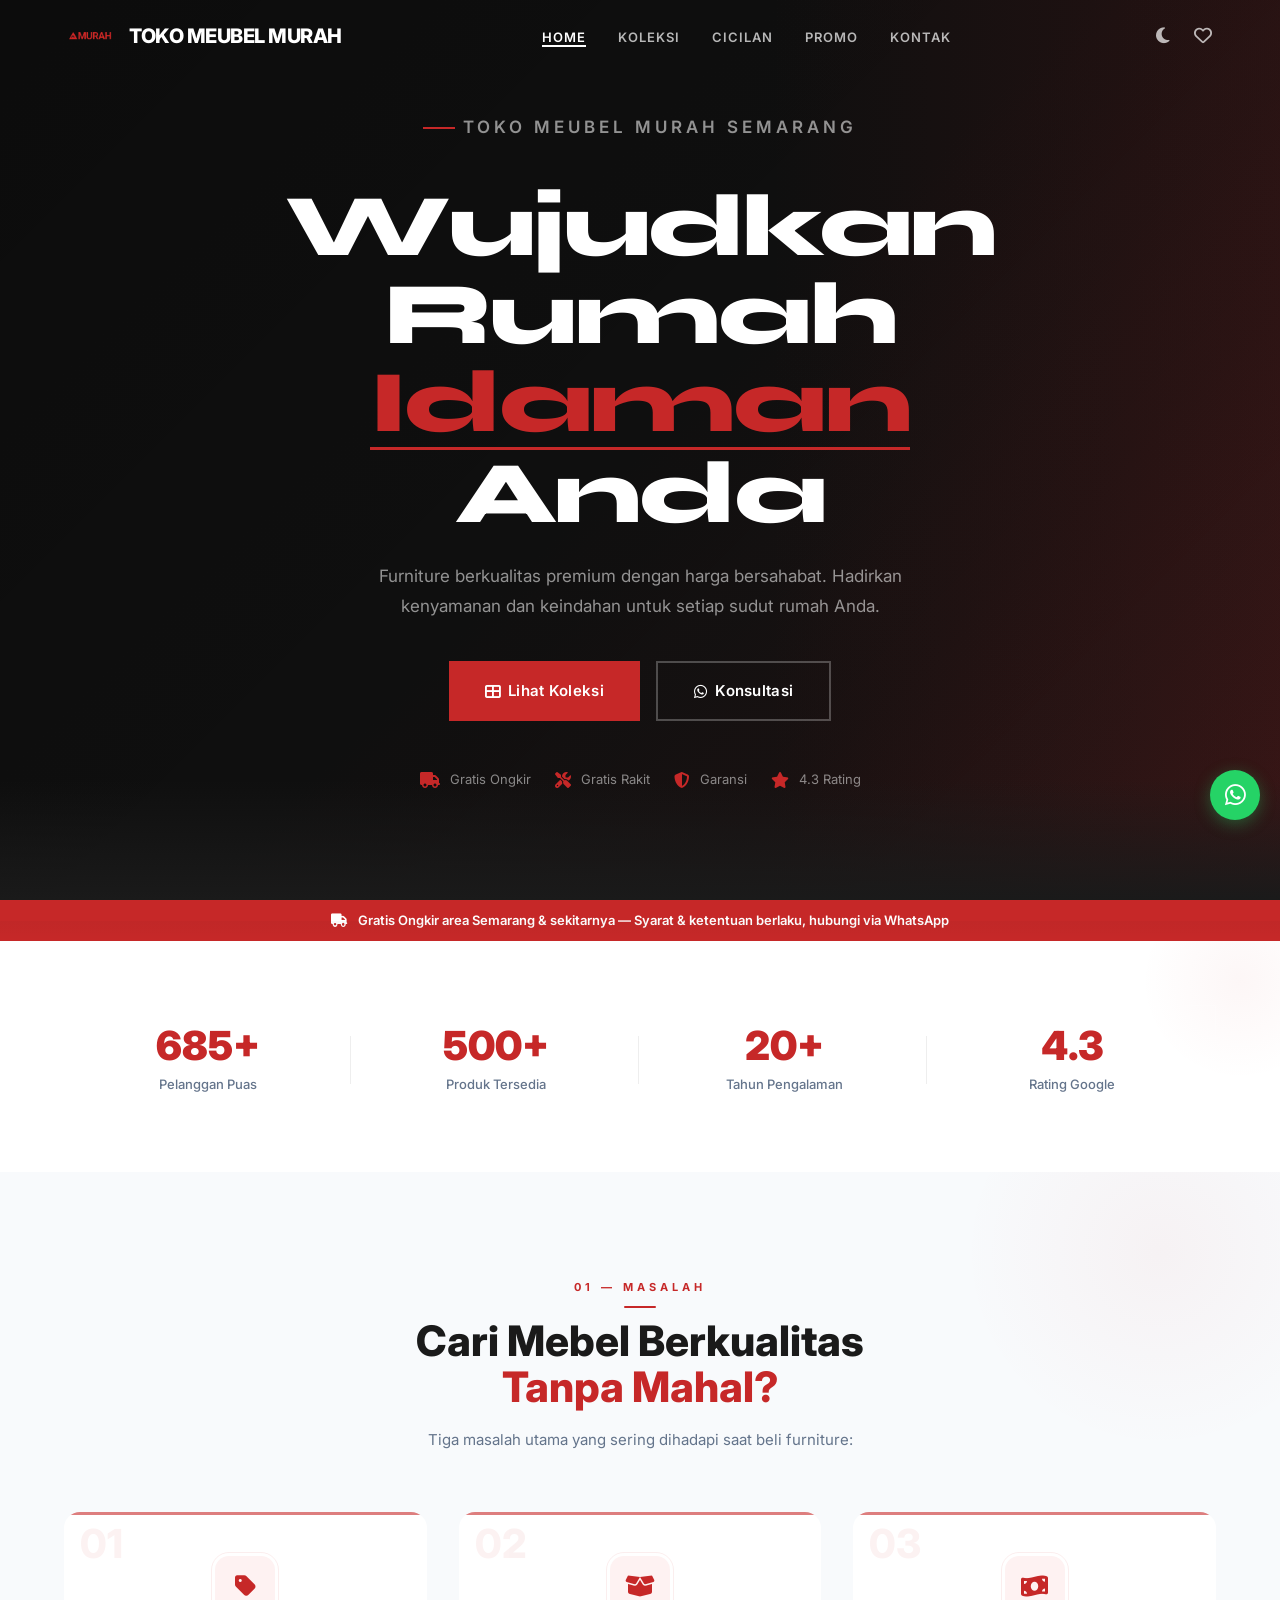
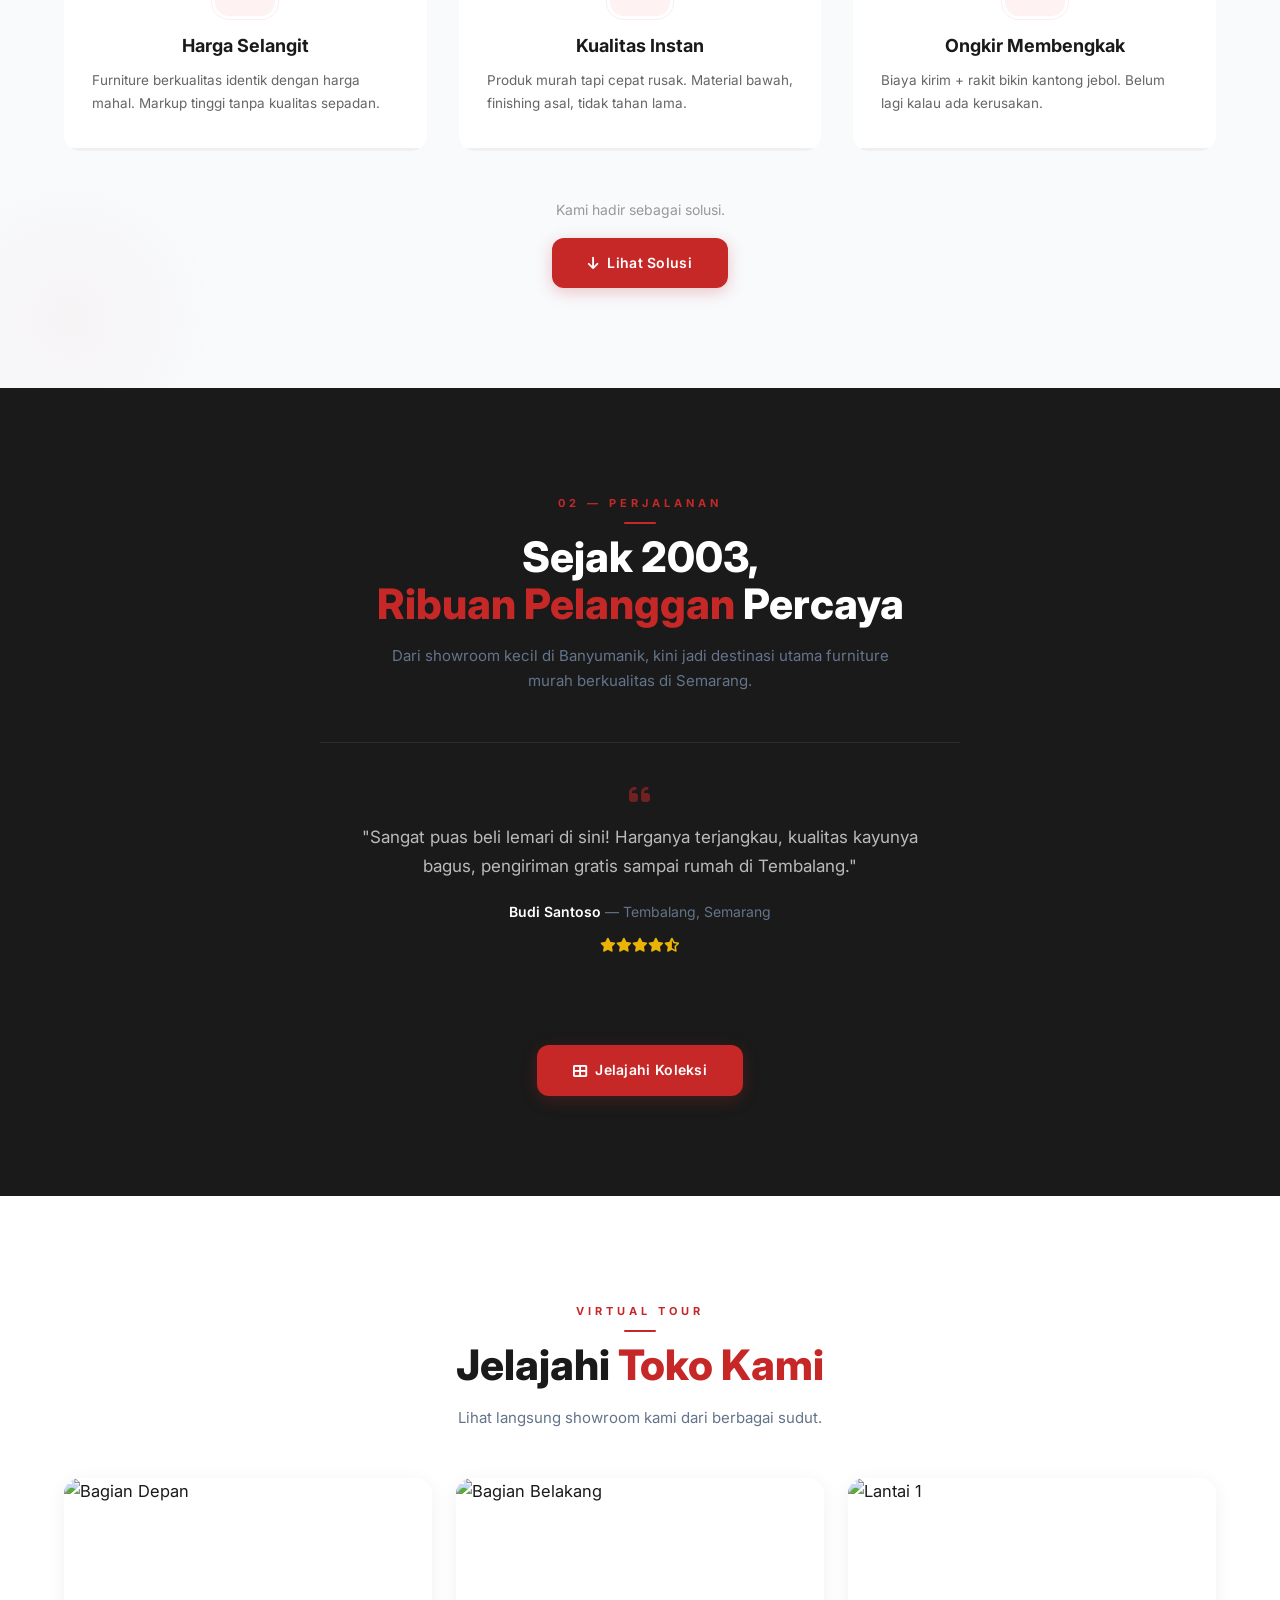
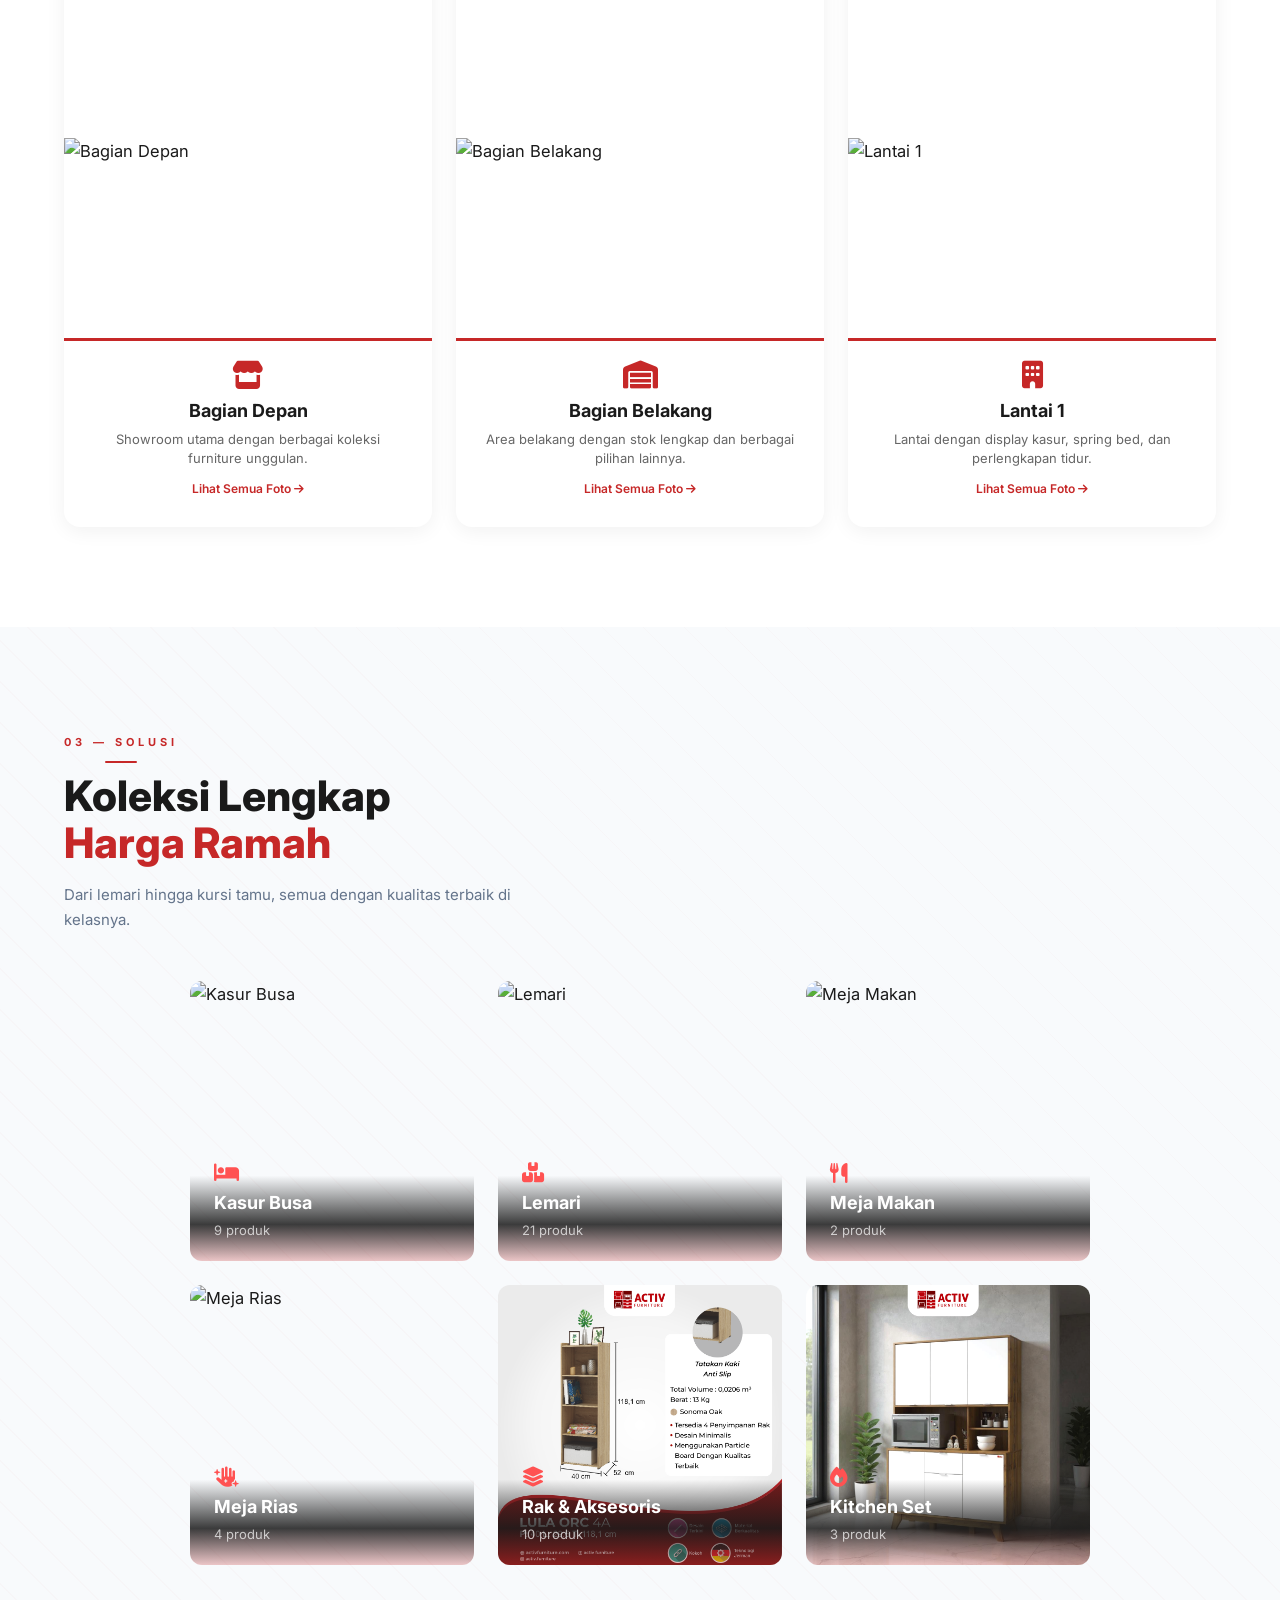
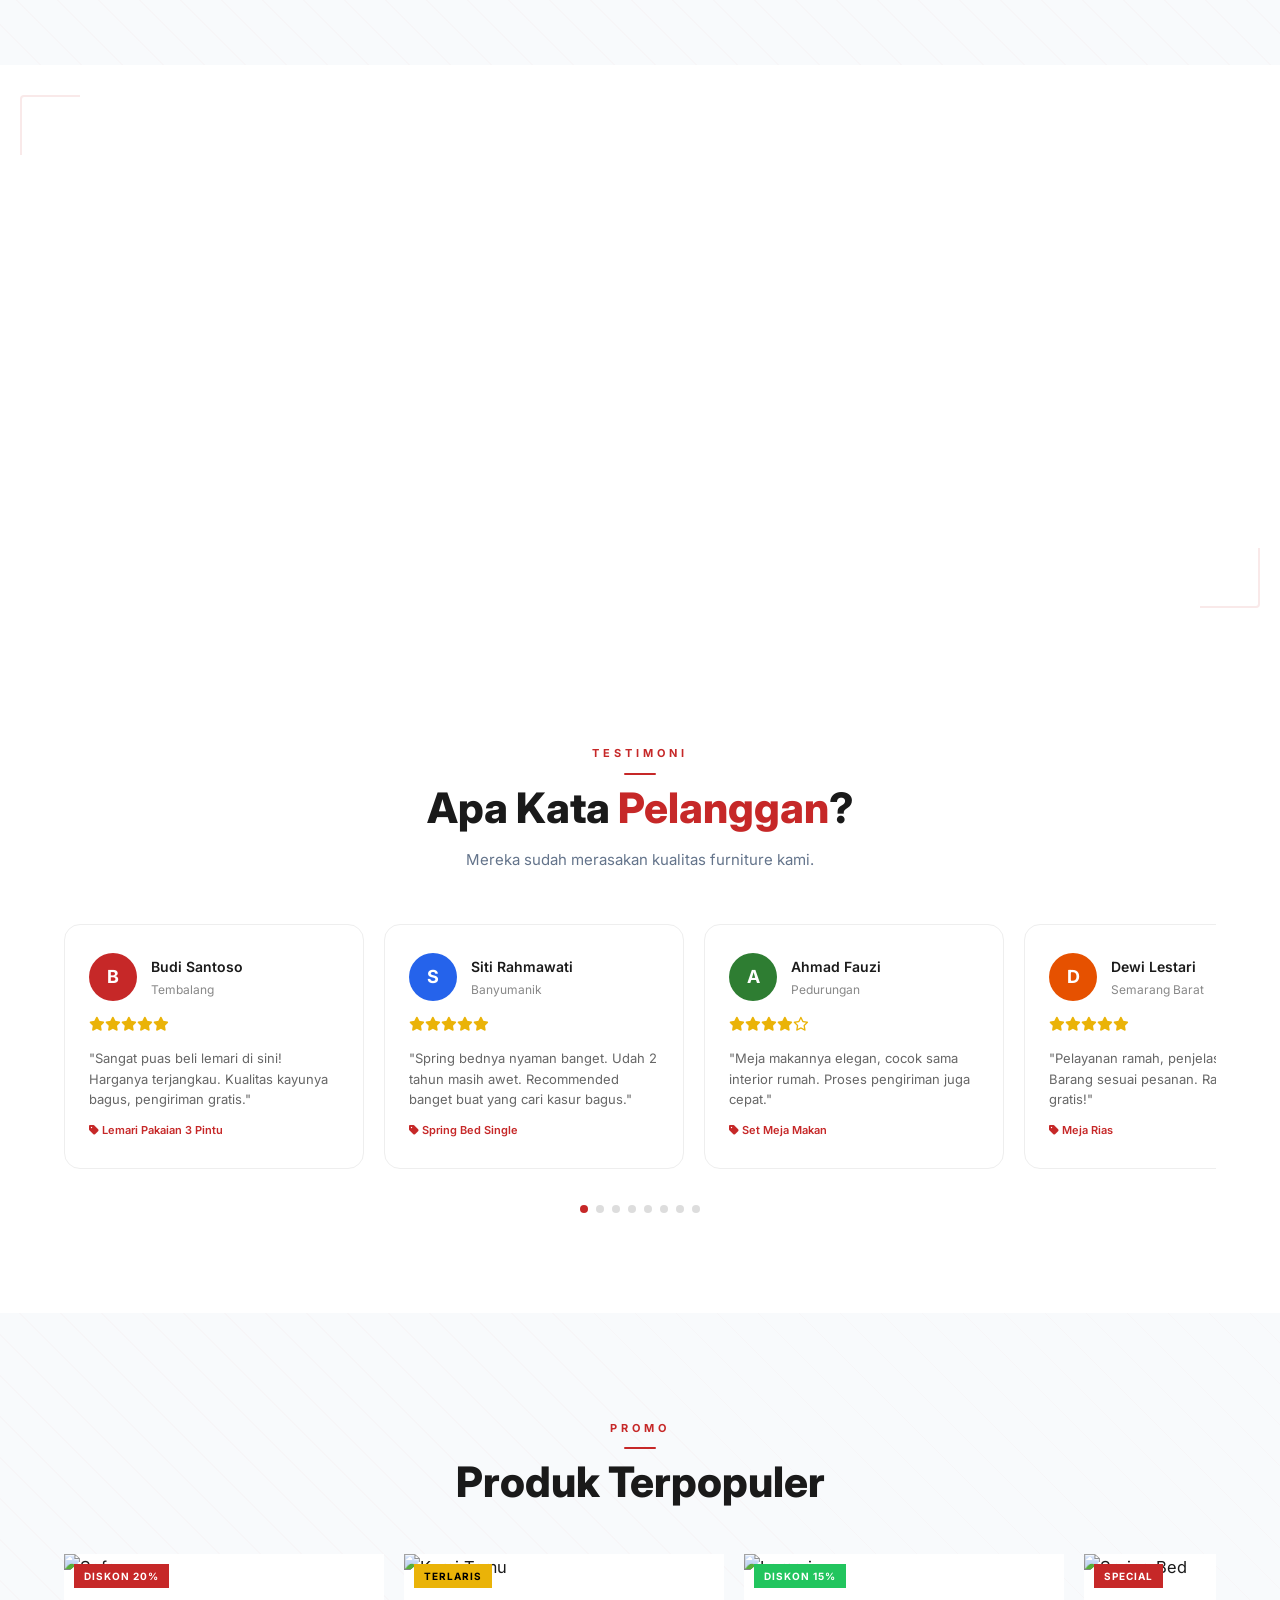
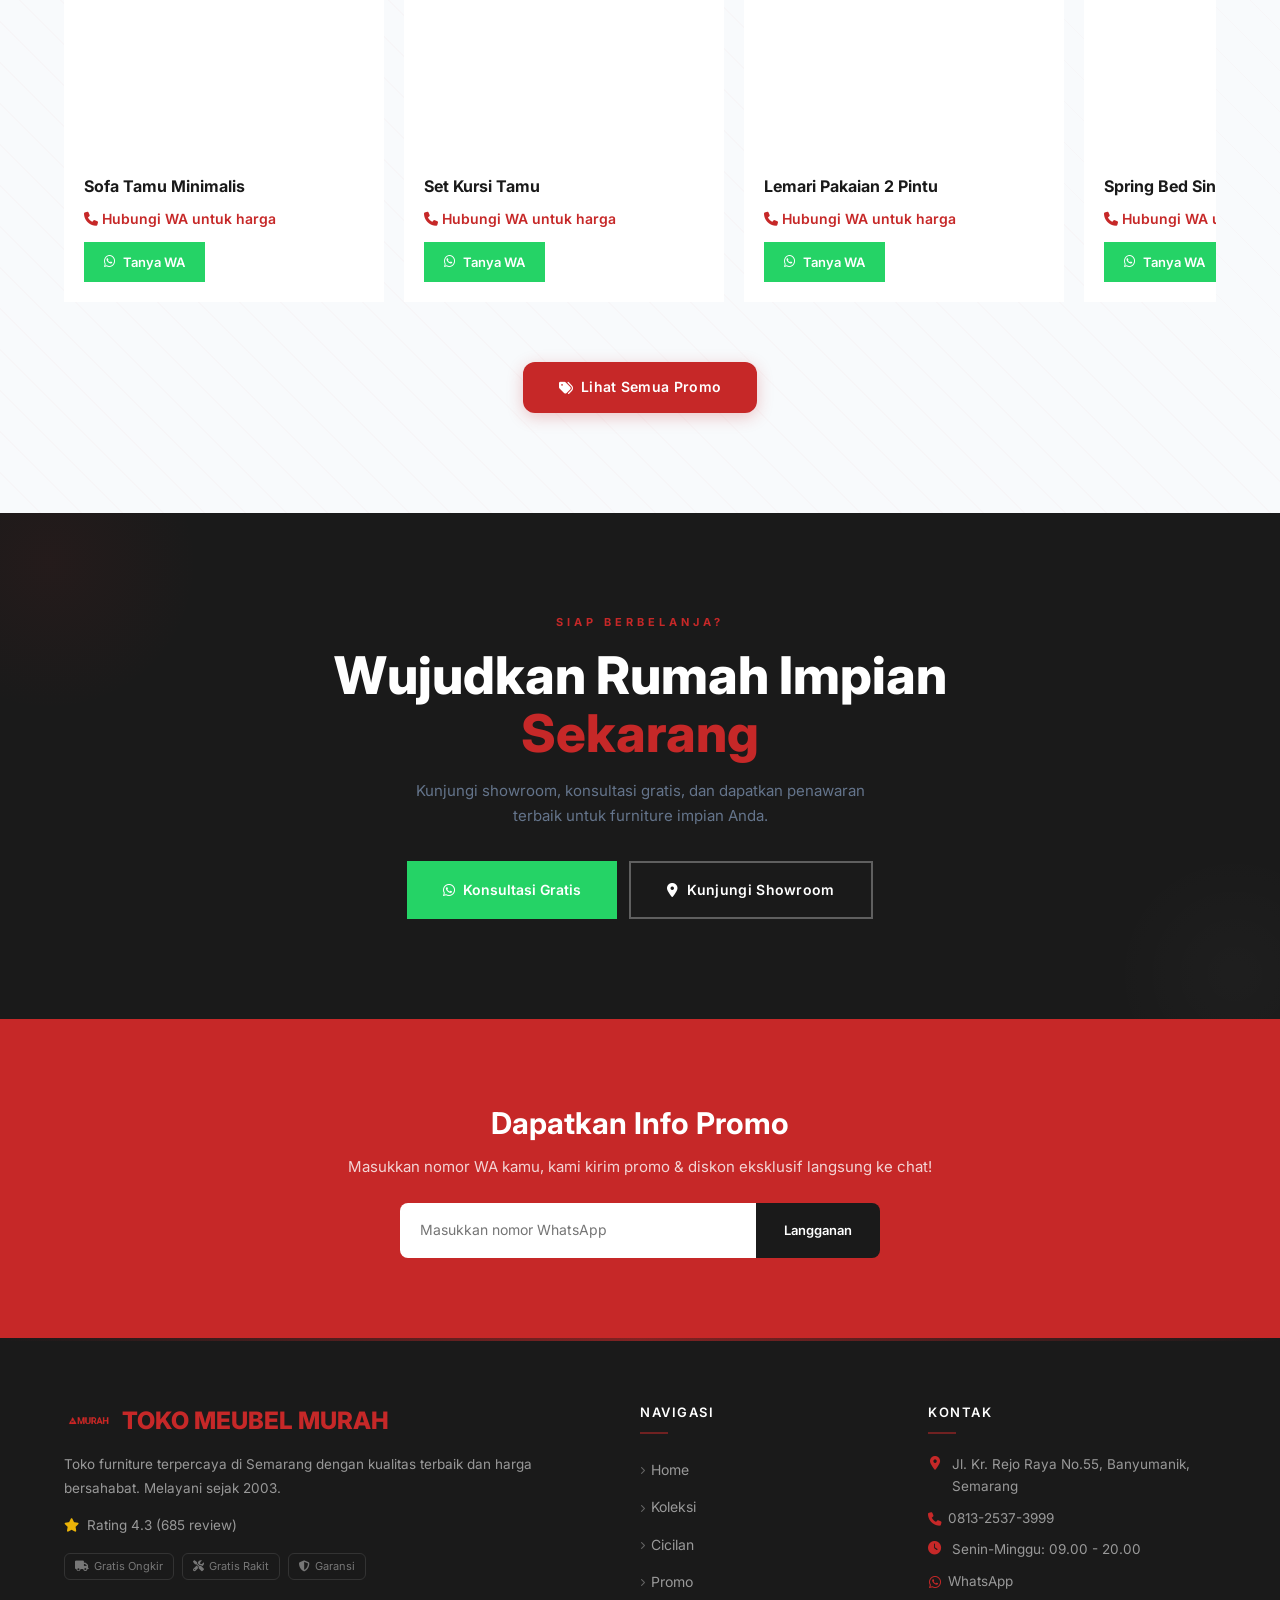
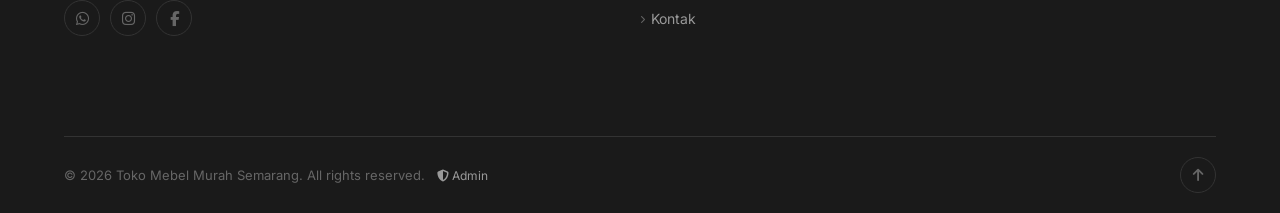
==== commit f079866d: "1" ====
--- a/index.html
+++ b/index.html
@@ -314,6 +314,7 @@
     }
     .tour-view-more i { font-size: 11px; transition: transform .2s; }
     .tour-card:hover .tour-view-more i { transform: translateX(4px); }
+    [data-theme="dark"] .tour-body p { color: #aaa; }
 
     /* ===== TRUST FEATURES ===== */
     .trust-grid { display: grid; grid-template-columns: repeat(4, 1fr); gap: 24px; margin-top: 48px; }
@@ -343,6 +344,13 @@
     .promo-card .body h3 { font-size: 16px; font-weight: 700; margin-bottom: 6px; }
     .promo-card .body .hubungi-wa { color: var(--red); font-weight: 600; font-size: 14px; }
     [data-theme="dark"] .promo-card .body .hubungi-wa { color: #ef5350; }
+    [data-theme="dark"] section.alt,
+    [data-theme="dark"] .alt.pat-cross,
+    [data-theme="dark"] .testi-card { background: #1a1a1a; color: #e0e0e0; }
+    [data-theme="dark"] .testi-card { border-color: #333; }
+    [data-theme="dark"] .testi-card .testi-loc { color: #888; }
+    [data-theme="dark"] .testi-card .testi-text { color: #aaa; }
+    [data-theme="dark"] .testi-carousel::-webkit-scrollbar-track { background: #222; }
 
     /* ===== CLIMAX CTA ===== */
     .climax { background: var(--dark); color: #fff; text-align: center; padding: 100px 0; position: relative; overflow: hidden; }
@@ -511,6 +519,8 @@
       .cat-card .overlay p { font-size: 11px; }
       .tour-images img { height: 130px; }
       .tour-images img:first-child { height: 170px; }
+      .tour-images-3 img { height: 90px; }
+      .tour-images-3 img:first-child { height: 130px; }
       .stat-item .num { font-size: 26px; }
       .stat-item .label { font-size: 11px; }
       .promo-card { flex: 0 0 230px; }
@@ -666,8 +676,8 @@
     <div class="tour-grid stagger">
       <div class="tour-card" onclick="openTourGallery('bagian-depan')">
         <div class="tour-images">
-          <img src="https://lh3.googleusercontent.com/gps-cs-s/APNQkAHpPXvaDYwblQcyFi9KG8MQX7-Ffxj7MFa1Chyql7sXeT_D8qsM6Jg87ou3qg2J_JPWu-soUS5LYCFu9LUB3qqVWMhxGJ10-Sum7eqRCUfdAAb8RixJk_qploagM-dRpeHdzvM=w600-h450-k-no" alt="Bagian Depan" loading="lazy">
           <img src="https://lh3.googleusercontent.com/gps-cs-s/APNQkAGZ7ZMi2giXdsNUPr2aCX3DNP5EudanHYUTbkqrB-gBcxhfY49J5lhAuK5459JrnG5_TiNpOBsGiO7Q_CNwOn09-0qH9t-oeVd37VCYqABjU4_khwMhAZQ9cnudkR7cufUvTr0NDA=w600-h450-k-no" alt="Bagian Depan" loading="lazy">
+          <img src="https://lh3.googleusercontent.com/gps-cs-s/APNQkAHZf74a2nF5Ss87lMSLfM44AyenmtfRRo4SZNJ2OnG3sHoq7xryXBvlicMhZ7AkQBN_DxGZ9q6LWBJIhVaMgyMfSTHKi5tce9V9nwLFS3vOVyjWSqnqKddTmzM0HEVGW5Qd72g7=w600-h450-k-no" alt="Bagian Depan" loading="lazy">
         </div>
         <div class="tour-body">
           <i class="fas fa-store"></i>
@@ -691,7 +701,7 @@
       <div class="tour-card" onclick="openTourGallery('lantai-1')">
         <div class="tour-images">
           <img src="https://lh3.googleusercontent.com/gps-cs-s/APNQkAE6HS7woQTWaPjwWnZKmnVj2Fn_Z8-qzXuWhMpP7GFLITnrpQAaxfKCm64OFLxmzWpZl2JWIBWKQENNVLnN5J0kLxtmdicuVidbSfBHak7V0KwDr435mRZhNwTysmz2AIomRI5G=w600-h450-k-no" alt="Lantai 1" loading="lazy">
-          <img src="https://lh3.googleusercontent.com/gps-cs-s/APNQkAHiZh09CmnaPBhs_0JajOWzKiS8eP1LOqfAcgO8kEFd2MC7yar-JyOGHyL5evg76XK6F8anAdzvBO63a6jhfRY2i9BPhlMqfo9wuCGJJU12H8OW1jhUhG_BFwhp6cxtrEmdqPFqgA=w600-h1067-k-no" alt="Lantai 1" loading="lazy">
+          <img src="https://lh3.googleusercontent.com/gps-cs-s/APNQkAHDWgCwiLqeb7l1tOS5lMqHXdnAa3AOuSaBBh0aC8CBGgNXspVp3gjuI0F7mxcluDThphzAUDBD1jxy1KAqjNBSwvPqTt8fvbYS5jnpRQClyC6325aY7r65u88h6nGpO0EGps7SPg=w800-h380-k-no" alt="Lantai 1" loading="lazy">
         </div>
         <div class="tour-body">
           <i class="fas fa-building"></i>
@@ -705,7 +715,7 @@
 </section>
 
 <!-- CHAPTER 3: SOLUSI + CATEGORIES -->
-<section id="solution" class="pat-dots">
+<section id="solution" class="pat-diagonal">
   <div class="container">
     <div class="reveal">
       <p class="sec-label">03 — Solusi</p>
@@ -1078,7 +1088,12 @@
 var tourGalleries = {
   'lantai-1': [
     'https://lh3.googleusercontent.com/gps-cs-s/APNQkAE6HS7woQTWaPjwWnZKmnVj2Fn_Z8-qzXuWhMpP7GFLITnrpQAaxfKCm64OFLxmzWpZl2JWIBWKQENNVLnN5J0kLxtmdicuVidbSfBHak7V0KwDr435mRZhNwTysmz2AIomRI5G=w800-h600-k-no',
-    'https://lh3.googleusercontent.com/gps-cs-s/APNQkAHiZh09CmnaPBhs_0JajOWzKiS8eP1LOqfAcgO8kEFd2MC7yar-JyOGHyL5evg76XK6F8anAdzvBO63a6jhfRY2i9BPhlMqfo9wuCGJJU12H8OW1jhUhG_BFwhp6cxtrEmdqPFqgA=w800-h1067-k-no'
+    'https://lh3.googleusercontent.com/gps-cs-s/APNQkAHDWgCwiLqeb7l1tOS5lMqHXdnAa3AOuSaBBh0aC8CBGgNXspVp3gjuI0F7mxcluDThphzAUDBD1jxy1KAqjNBSwvPqTt8fvbYS5jnpRQClyC6325aY7r65u88h6nGpO0EGps7SPg=w800-h380-k-no',
+    'https://lh3.googleusercontent.com/gps-cs-s/APNQkAFQwn8C8LEsR-2v9uYhWqVHq_3QlzXg1XZhQjVbmMZ3uHQg4eLitO4cPzsQRD6cuWMiW7zfgLUG1H2ISpEiWMKSPkLjiyitnMxy-ZTO7VxlkCdcdEDjcfJ0STEP9RirY3zX_0I=w800-h600-k-no',
+    'https://lh3.googleusercontent.com/gps-cs-s/APNQkAHWRRX0EhRcO4e5js5b2imey2AOM65Ojo4stDJiGnJ-kjmntMaVZgDspr3eegcqpHYroKInSj4VovT5II_G3jwZkfBbZ6n92eLupo0S0FMwjDXuhB17xPeNih8Ncj3rlmZueyGv=w800-h600-k-no',
+    'https://lh3.googleusercontent.com/gps-cs-s/APNQkAG5YRSwwHC-mLCLOQVXCr7569-6hu8G0AQ2DeIZzMad86O8X3iGWBCCiMkJPUo36zVrPGhH7nAqEHqkt9jfsNFvz2X25qpc3cch_OJju4sCChzwYlJ1A3GtWnQyqmSVIsIyv-vf=w800-h600-k-no',
+    'https://lh3.googleusercontent.com/gps-cs-s/APNQkAGwAqxwWOqex75P5D-T-O3h6rIYQAW6gfcikFai5UkedACOsmVlhcr-QOnzNPoS7RIyr1s-QrspoCgfH5NKvqrHMwWwivONWG02fAl_Fx95Tce6fTiv0r6cQUgx2-K_2P4GydUi=w800-h600-k-no',
+    'https://lh3.googleusercontent.com/gps-cs-s/APNQkAGWC3cK4Dm6reTS6uWFVifCvWagSzsrkNr9uQBDWXph3TOlMiB0reJDpko7-m4wDWlF40oSjr1JdxHiGS6zgcegb4C_6L_hyPm1j1phlhchdmvvJIgWiLsBm8H4j_S9zZm3hCM=w800-h600-k-no'
   ],
   'bagian-belakang': [
     'https://lh3.googleusercontent.com/gps-cs-s/APNQkAEMmEoCeoGdPNlY8PMb43GR3-AhT3NtD0Ad9uGqrG6IAI331J_SLwraJdNyu9W_QYXM3aKFYBMhqhXU97GipReYN_JkrUeW2_oZVvbUlmKNsivWc7qC04ID_veen_4s8ebCejd5=w800-h600-k-no',
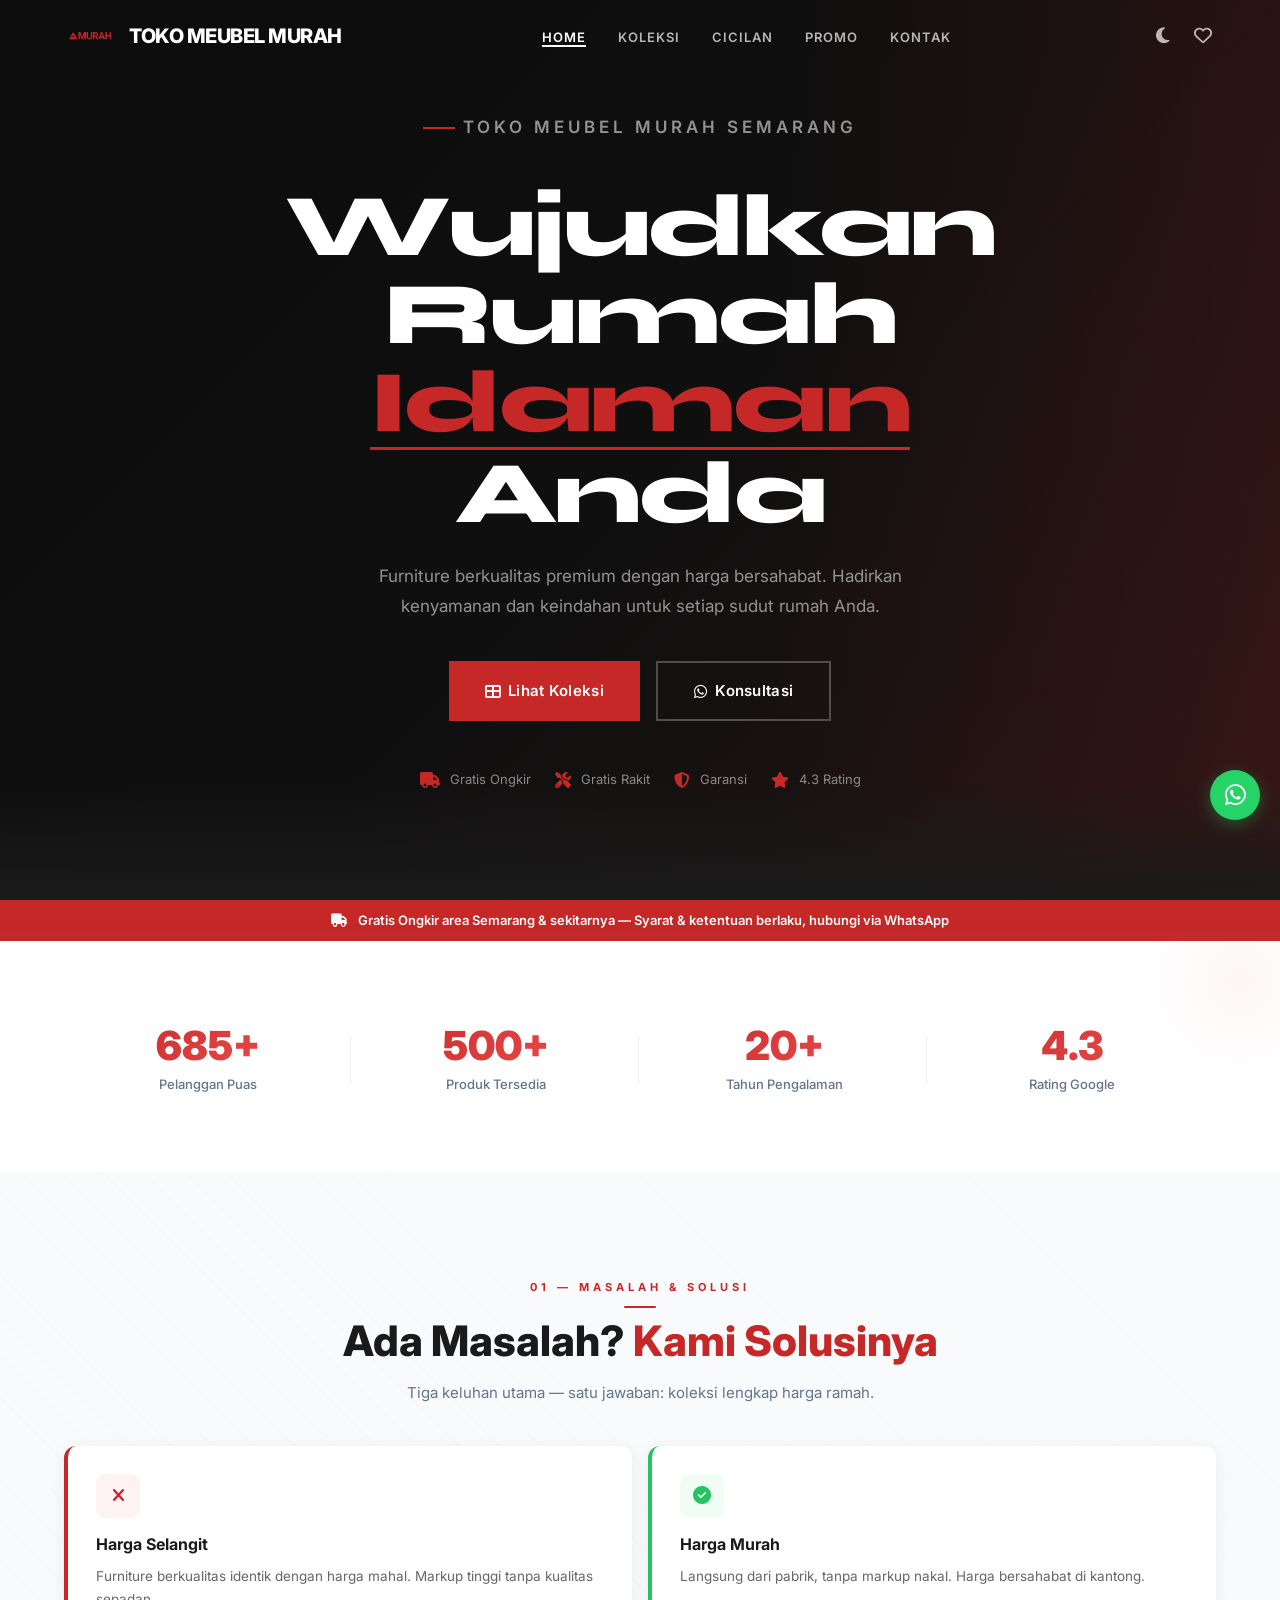
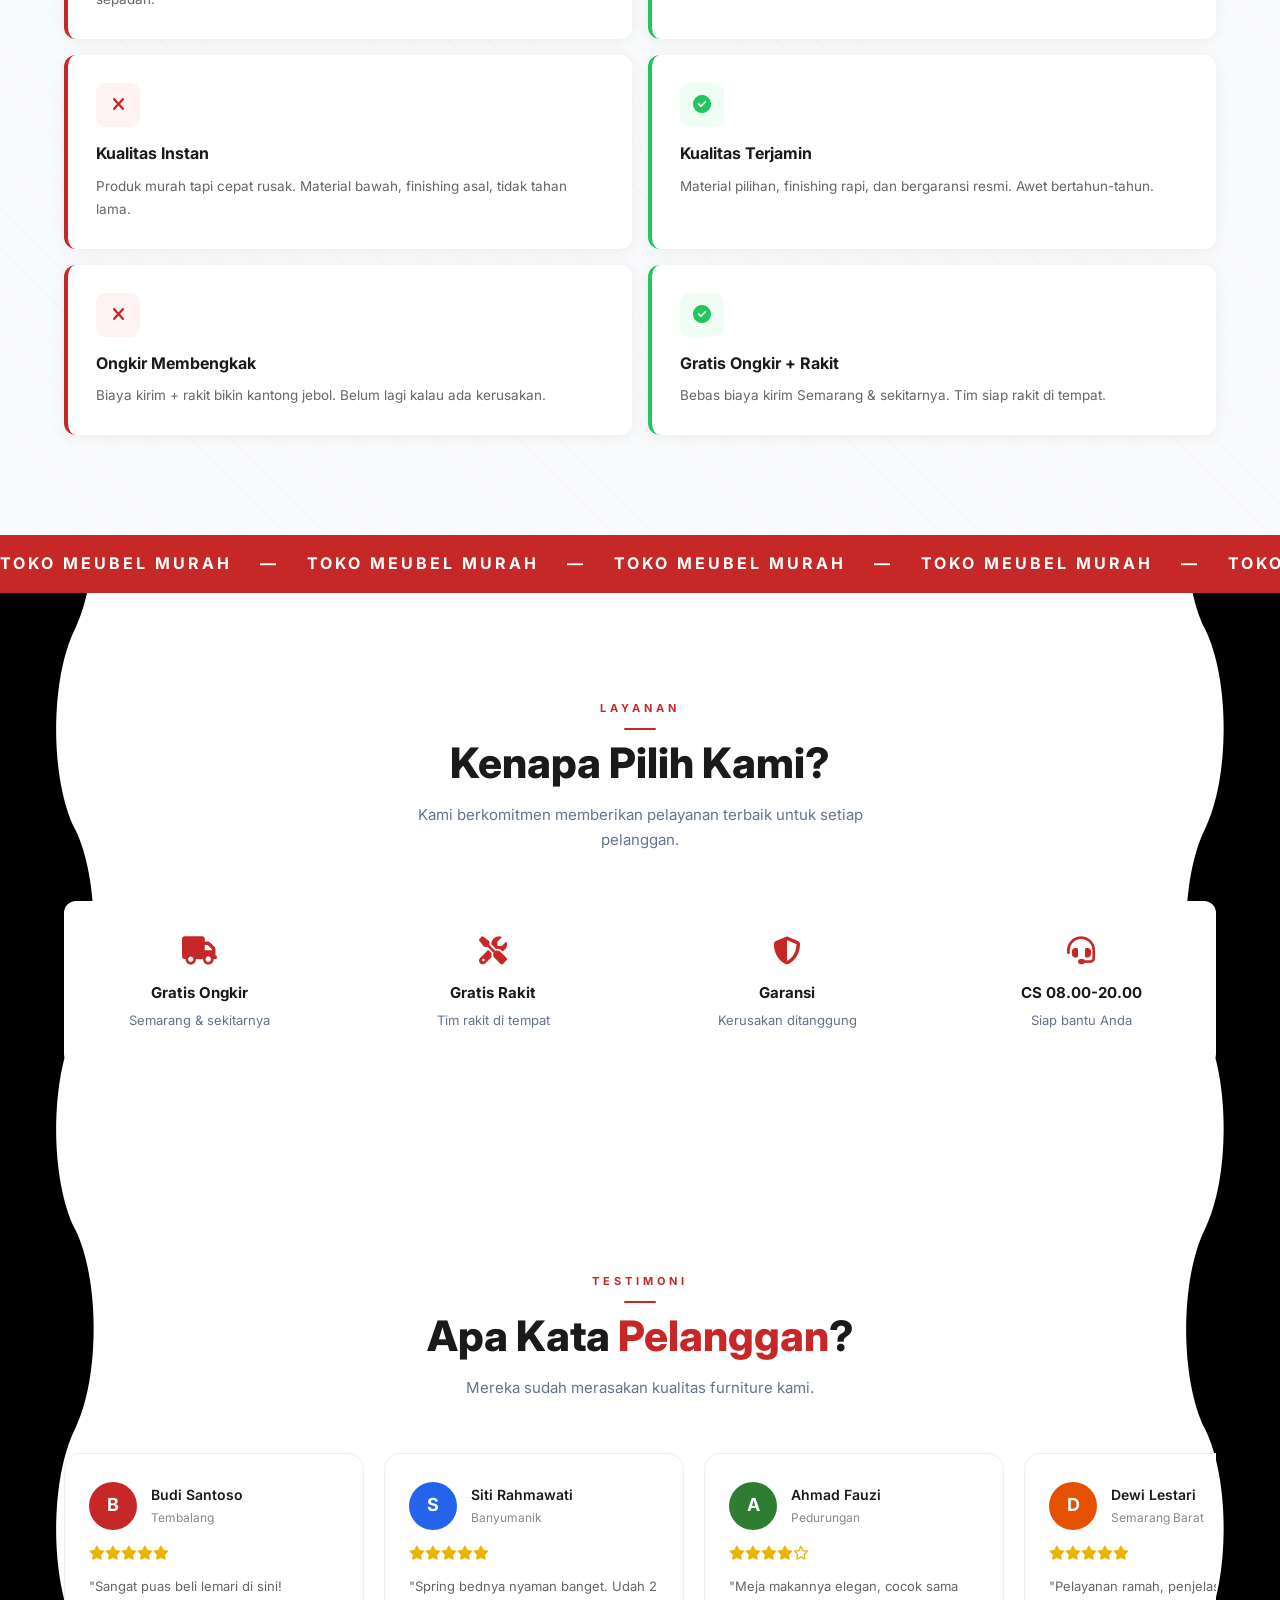
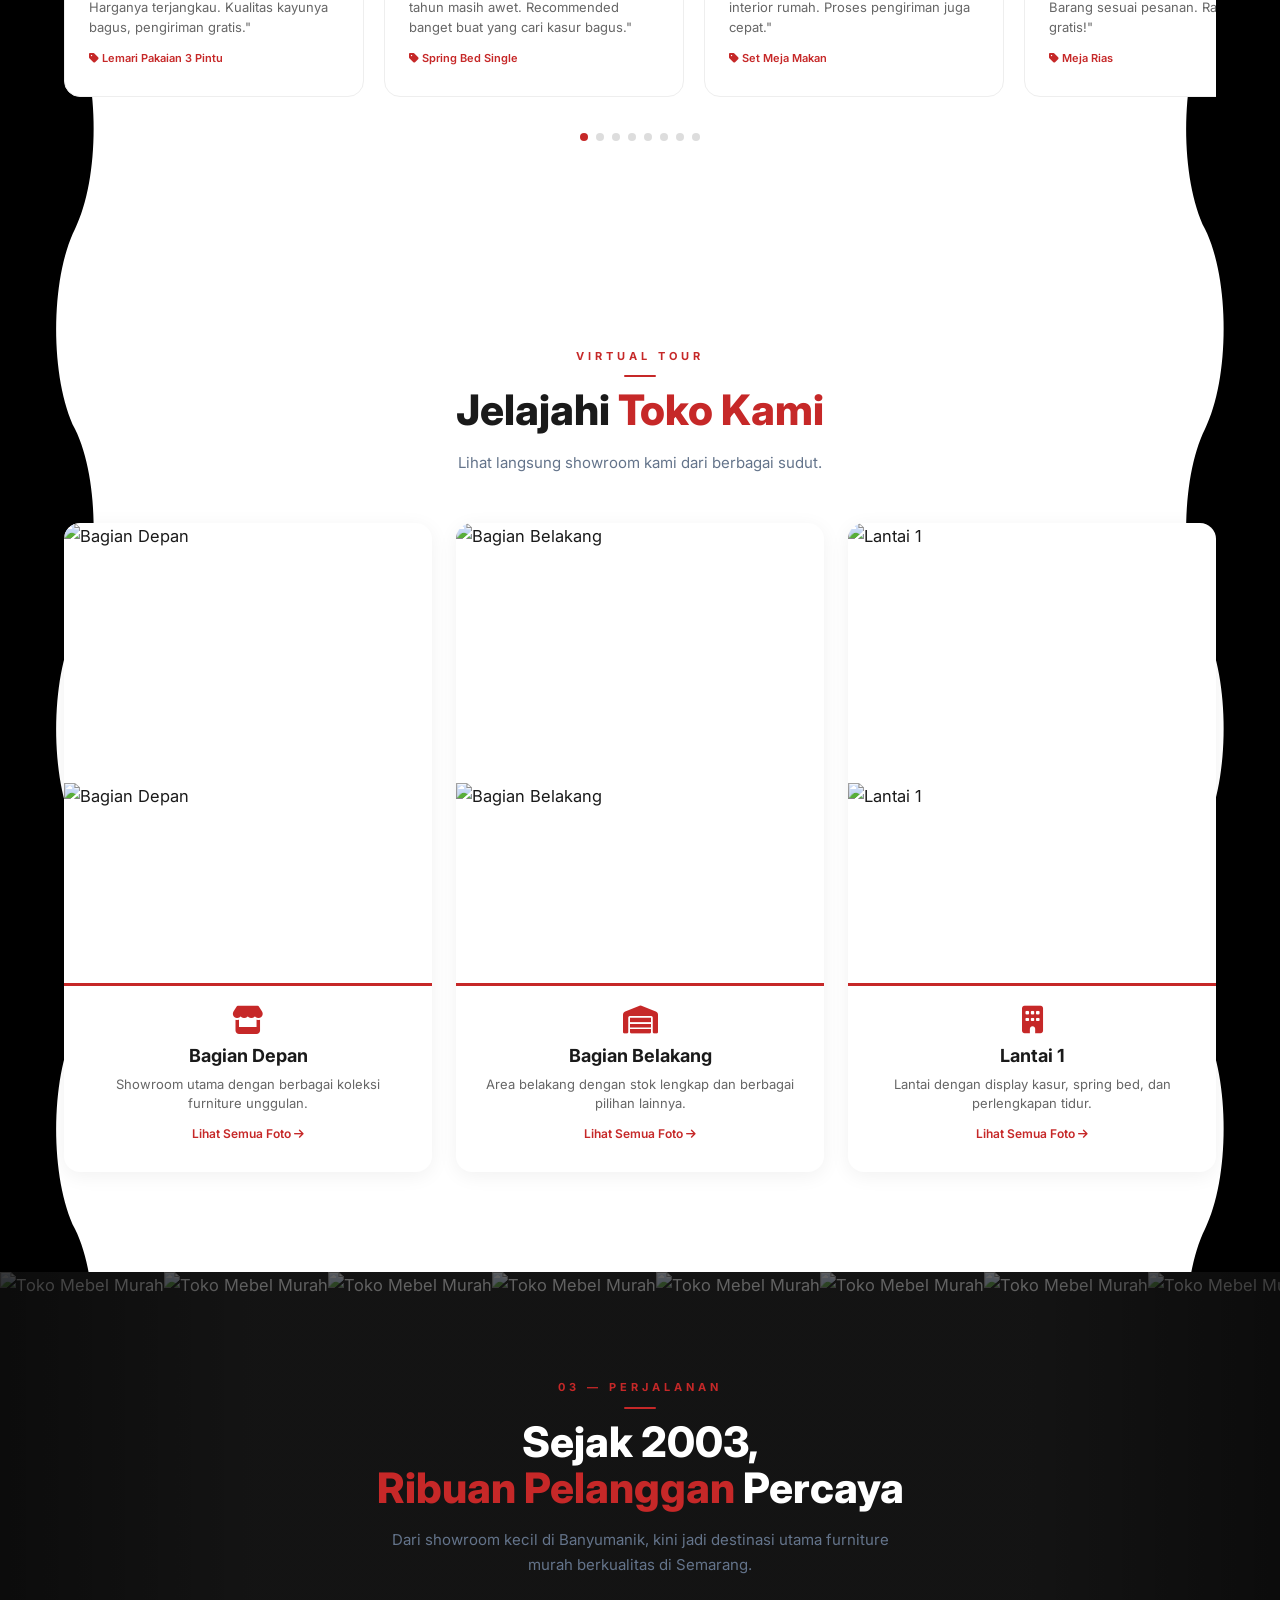
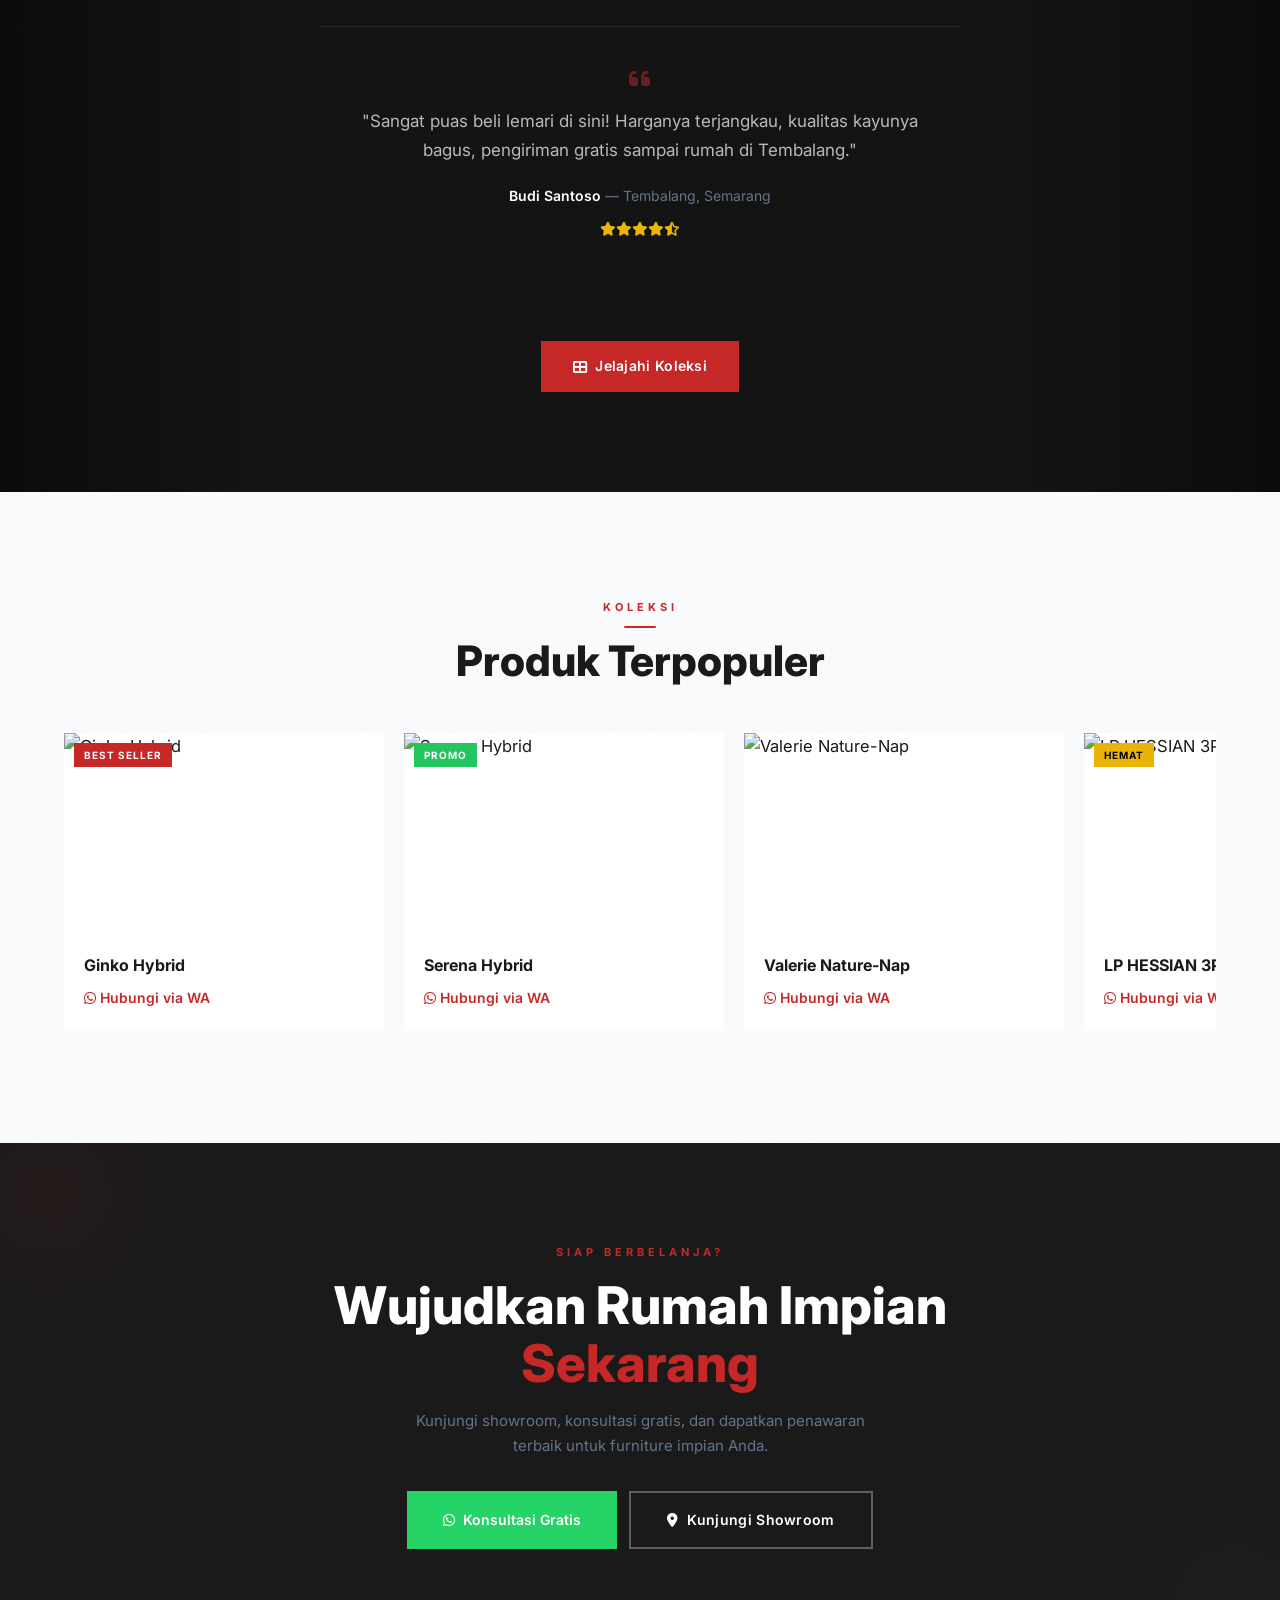
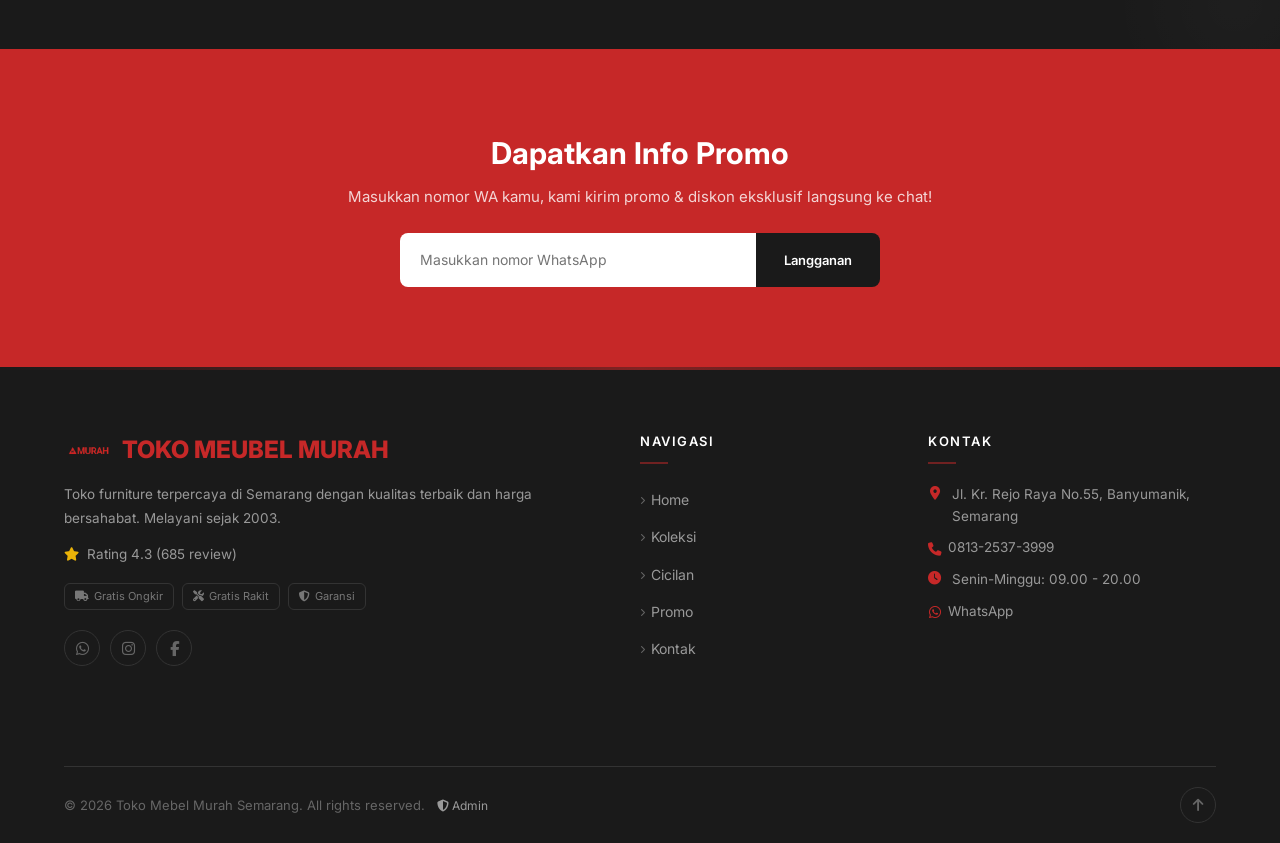
==== commit 821d1f90: "1" ====
--- a/index.html
+++ b/index.html
@@ -114,6 +114,7 @@
     .hero-badge-item { display: flex; align-items: center; gap: 10px; font-size: 13px; color: rgba(255,255,255,.5); }
     .hero-badge-item i { font-size: 16px; color: #c62828; }
 
+
     /* ===== TRANSITION STRIP ===== */
     .transition-strip {
       position: relative;
@@ -127,7 +128,6 @@
       background: #fff;
       padding: 64px 0 56px;
       position: relative;
-      overflow: hidden;
     }
     .stats-bar::before {
       content: '';
@@ -156,6 +156,7 @@
       background: #eee;
     }
     .stat-item .num { font-size: 40px; font-weight: 900; color: var(--red); line-height: 1; }
+    .stat-item .num { background: linear-gradient(135deg, var(--red), #ef5350); -webkit-background-clip: text; -webkit-text-fill-color: transparent; background-clip: text; }
     .stat-item .label { font-size: 13px; color: var(--slate); margin-top: 8px; font-weight: 500; }
     .stat-item:hover .num { color: #b71c1c; }
 
@@ -175,84 +176,42 @@
     }
     .sec-title { font-size: clamp(30px, 4vw, 42px); font-weight: 800; line-height: 1.1; margin-bottom: 16px; }
     .sec-desc { font-size: 15px; color: var(--slate); max-width: 500px; line-height: 1.7; }
-    .chapter-header { text-align: center; }
-    .chapter-header .sec-desc { margin-left: auto; margin-right: auto; }
-
-    /* ===== PROBLEM SECTION ===== */
-    #problem {
-      position: relative; overflow: hidden;
-    }
-    /* -- glow background -- */
-    #problem::before {
-      content: ''; position: absolute; top: -120px; right: -80px; width: 400px; height: 400px;
-      background: radial-gradient(circle, rgba(198,40,40,0.04) 0%, transparent 70%);
-      border-radius: 50%; pointer-events: none;
-    }
-    #problem::after {
-      content: ''; position: absolute; bottom: -80px; left: -80px; width: 300px; height: 300px;
-      background: radial-gradient(circle, rgba(198,40,40,0.03) 0%, transparent 70%);
-      border-radius: 50%; pointer-events: none;
-    }
-    .prob-grid { display: grid; grid-template-columns: repeat(3, 1fr); gap: 24px; margin-top: 48px; }
+
     .prob-card {
-      background: #fff; padding: 0; border-radius: 16px; overflow: hidden;
-      position: relative;
-      transition: transform .3s cubic-bezier(.34,1.56,.64,1), box-shadow .35s;
-      cursor: default;
-    }
-    .prob-card::before {
-      content: ''; position: absolute; top: 0; left: 0; right: 0;
-      height: 3px; background: var(--red); opacity: 0.6;
-    }
-    .prob-card:hover { transform: translateY(-8px); box-shadow: 0 20px 60px rgba(0,0,0,.1); }
-    .prob-card:active { transform: scale(0.97); }
-    .prob-card .prob-top {
-      padding: 44px 28px 0 28px; text-align: center;
-      position: relative;
-    }
-    .prob-card .prob-number {
-      position: absolute; top: 12px; left: 16px;
-      font-size: 40px; font-weight: 800; line-height: 1;
-      color: var(--red); opacity: 0.06; pointer-events: none;
-      font-family: 'Inter', sans-serif;
-    }
-    .prob-card .prob-top .icon {
-      width: 60px; height: 60px; border-radius: 14px;
+      background: #fff; border-radius: 12px; padding: 28px;
+      box-shadow: 0 2px 16px rgba(0,0,0,.06);
+      border-left: 4px solid var(--red);
+      transition: transform .25s ease, box-shadow .25s ease;
+    }
+    .prob-card:hover {
+      transform: translateY(-4px);
+      box-shadow: 0 8px 32px rgba(0,0,0,.1);
+    }
+    .prob-card:nth-child(even) { border-left-color: var(--green); }
+    .prob-card .icon {
+      width: 44px; height: 44px; border-radius: 10px;
       display: flex; align-items: center; justify-content: center;
-      font-size: 24px; margin: 0 auto 16px;
-      position: relative;
-    }
-    .prob-card .prob-top .icon::after {
-      content: ''; position: absolute; inset: -4px;
-      border-radius: 18px; border: 1px solid rgba(198,40,40,0.08);
-    }
-    .prob-card:nth-child(1) .prob-top .icon,
-    .prob-card:nth-child(2) .prob-top .icon,
-    .prob-card:nth-child(3) .prob-top .icon { background: #fef2f2; color: var(--red); }
-    .prob-card h3 { font-size: 18px; font-weight: 700; margin-bottom: 8px; }
-    .prob-card .prob-body {
-      padding: 0 28px 32px;
-    }
-    .prob-card p { font-size: 13.5px; color: #666; line-height: 1.75; margin: 0; }
-    .prob-card .prob-bar {
-      height: 3px; background: #f0f0f0; border-radius: 0 0 16px 16px; overflow: hidden;
-    }
-    .prob-card .prob-bar span {
-      display: block; height: 100%; width: 0;
-      transition: width .6s cubic-bezier(.34,1.56,.64,1);
-    }
-    .prob-card:hover .prob-bar span { width: 100%; }
-    .prob-card:nth-child(1) .prob-bar span,
-    .prob-card:nth-child(2) .prob-bar span,
-    .prob-card:nth-child(3) .prob-bar span { background: var(--red); }
-    .chapter-cta { margin-top: 48px; text-align: center; }
-    .chapter-cta p { font-size: 14px; color: #999; margin-bottom: 16px; }
-    .chapter-cta .btn-red {
-      border-radius: 12px; padding: 14px 36px; font-size: 14px;
-      transition: transform .25s, box-shadow .25s;
-      box-shadow: 0 4px 16px rgba(198,40,40,.25);
-    }
-    .chapter-cta .btn-red:hover { transform: translateY(-2px); box-shadow: 0 8px 24px rgba(198,40,40,.35); }
+      font-size: 18px; margin-bottom: 14px;
+    }
+    .prob-card:nth-child(odd) .icon { background: #fef2f2; color: var(--red); }
+    .prob-card:nth-child(even) .icon { background: #f0fdf4; color: var(--green); }
+    .prob-card h3 { font-size: 16px; font-weight: 700; margin-bottom: 8px; }
+    .prob-card p { font-size: 13.5px; color: #666; line-height: 1.7; margin: 0; }
+
+    .section-divider {
+      overflow: hidden; white-space: nowrap;
+      background: var(--red); color: #fff; padding: 16px 0;
+      font-size: 16px; font-weight: 700; letter-spacing: 3px;
+      text-transform: uppercase;
+    }
+    .section-divider .marquee {
+      display: inline-block;
+      animation: marquee 30s linear infinite;
+    }
+    @keyframes marquee {
+      0% { transform: translateX(0); }
+      100% { transform: translateX(-50%); }
+    }
 
     /* ===== TESTIMONIAL DARK ===== */
     .testimonial-block { max-width: 640px; margin: 48px auto 0; text-align: center; padding: 40px; border-top: 1px solid rgba(255,255,255,.08); }
@@ -262,32 +221,6 @@
     .testimonial-block .author span { color: var(--slate); font-family: 'Inter', sans-serif; font-weight: 400; }
     .testimonial-block .stars { margin-top: 8px; }
     .testimonial-block .stars i { color: var(--yellow); font-size: 14px; }
-
-    /* ===== CATEGORY GRID ===== */
-    .cat-grid { display: grid; grid-template-columns: repeat(3, 1fr); gap: 24px; margin-top: 48px; max-width: 900px; margin-left: auto; margin-right: auto; }
-    .cat-card { position: relative; overflow: hidden; cursor: pointer; transition: box-shadow .25s; }
-    .cat-card:hover { box-shadow: 0 12px 40px rgba(0,0,0,.18); transform: translateY(-4px); }
-    .cat-card {
-      position: relative; overflow: hidden; cursor: pointer; border-radius: 12px;
-      transition: transform .3s cubic-bezier(.34,1.56,.64,1), box-shadow .3s;
-    }
-    .cat-card:hover { transform: translateY(-6px); box-shadow: 0 16px 48px rgba(198,40,40,.2); }
-    .cat-card img { width: 100%; height: 280px; object-fit: cover; transition: transform .5s; }
-    .cat-card:hover img { transform: scale(1.08); }
-    .cat-card .overlay {
-      position: absolute; bottom: 0; left: 0; right: 0; padding: 24px 24px 20px;
-      background: linear-gradient(transparent 30%, rgba(26,26,26,.85) 70%, rgba(198,40,40,.25));
-      color: #fff;
-    }
-    .cat-card .overlay i { font-size: 20px; margin-bottom: 6px; color: #ff5252; display: block; }
-    .cat-card .overlay h3 { font-size: 18px; font-weight: 700; }
-    .cat-card .overlay p { font-size: 13px; opacity: .7; margin-top: 2px; }
-    .cat-card::after {
-      content: ''; position: absolute; bottom: 0; left: 0; right: 0; height: 3px;
-      background: linear-gradient(90deg, #c62828, #ff5252); transform: scaleX(0);
-      transform-origin: left; transition: transform .35s; z-index: 2;
-    }
-    .cat-card:hover::after { transform: scaleX(1); }
 
     /* ===== VIRTUAL TOUR ===== */
     .tour-grid { display: grid; grid-template-columns: repeat(3, 1fr); gap: 24px; margin-top: 48px; }
@@ -466,8 +399,6 @@
     @media (max-width: 992px) {
       .stats-bar .container { grid-template-columns: repeat(2, 1fr); gap: 8px; }
       .stat-item:not(:last-child)::after { display: none; }
-      .cat-grid { grid-template-columns: repeat(2, 1fr); }
-      .problem-grid { grid-template-columns: repeat(2, 1fr); }
       .trust-grid { grid-template-columns: repeat(2, 1fr); }
       .footer .container { grid-template-columns: repeat(2, 1fr); gap: 32px; }
     }
@@ -477,16 +408,9 @@
       .hero h1 { font-size: clamp(34px, 9vw, 44px); }
       .hero p { font-size: 15px; margin-bottom: 28px; }
       .hero-badges { gap: 16px; margin-top: 32px; }
-      .cat-grid { grid-template-columns: repeat(2, 1fr); }
-      .cat-card img { height: 200px; }
-      .cat-card .overlay { padding: 16px; }
-      .cat-card h3 { font-size: 15px; }
       .tour-grid { grid-template-columns: 1fr; }
       .tour-images img { height: 140px; }
       .tour-images img:first-child { height: 180px; }
-      .problem-grid { grid-template-columns: 1fr; }
-      .prob-card .prob-top { padding: 36px 24px 0 24px; }
-      .prob-card .prob-body { padding: 0 24px 28px; }
       .stats-bar { padding: 24px 0; }
       .stats-bar .container { grid-template-columns: repeat(2, 1fr); gap: 0; }
       .stat-item .num { font-size: 32px; }
@@ -513,10 +437,6 @@
       .hero-badge-item { font-size: 11px; gap: 6px; }
       .hero-badge-item i { font-size: 13px; }
       .hero { min-height: 80vh; overflow: visible; }
-      .cat-card img { height: 130px; }
-      .cat-card .overlay { padding: 12px; }
-      .cat-card h3 { font-size: 13px; }
-      .cat-card .overlay p { font-size: 11px; }
       .tour-images img { height: 130px; }
       .tour-images img:first-child { height: 170px; }
       .tour-images-3 img { height: 90px; }
@@ -524,14 +444,12 @@
       .stat-item .num { font-size: 26px; }
       .stat-item .label { font-size: 11px; }
       .promo-card { flex: 0 0 230px; }
-      .prob-card h3 { font-size: 16px; }
       .newsletter h2 { font-size: 24px; }
       .sec-title { font-size: clamp(20px, 5vw, 26px); }
       .btn-red, .btn-outline-light, .btn-wa { padding: 10px 20px; font-size: 13px; }
+      .newsletter { padding-bottom: 80px; }
     }
     @media (max-width: 480px) {
-      .cat-card img { height: 160px; }
-      .cat-grid { gap: 12px; }
       .stats-bar .container { gap: 12px; }
       .stat-item .num { font-size: 26px; }
     }
@@ -588,84 +506,92 @@
 <!-- STATS -->
 <section class="stats-bar" id="stats">
   <div class="container">
-    <div class="stat-item reveal"><div class="num">685+</div><div class="label">Pelanggan Puas</div></div>
-    <div class="stat-item reveal"><div class="num">500+</div><div class="label">Produk Tersedia</div></div>
-    <div class="stat-item reveal"><div class="num">20+</div><div class="label">Tahun Pengalaman</div></div>
-    <div class="stat-item reveal"><div class="num">4.3</div><div class="label">Rating Google</div></div>
+    <div class="stat-item reveal"><div class="num" data-target="685">0</div><div class="label">Pelanggan Puas</div></div>
+    <div class="stat-item reveal"><div class="num" data-target="500">0</div><div class="label">Produk Tersedia</div></div>
+    <div class="stat-item reveal"><div class="num" data-target="20">0</div><div class="label">Tahun Pengalaman</div></div>
+    <div class="stat-item reveal"><div class="num" data-target="4.3">0</div><div class="label">Rating Google</div></div>
   </div>
 </section>
 
-<!-- CHAPTER 1: MASALAH -->
-<section id="problem">
-  <div class="container">
-    <div class="chapter-header reveal">
-      <p class="sec-label">01 — Masalah</p>
-      <h2 class="sec-title">Cari Mebel Berkualitas<br><span class="red">Tanpa Mahal?</span></h2>
-      <p class="sec-desc">Tiga masalah utama yang sering dihadapi saat beli furniture:</p>
-    </div>
-    <div class="problem-grid stagger">
+<!-- CHAPTER 1 & 2: MASALAH + SOLUSI -->
+<section id="solution" class="pat-diagonal">
+  <div class="container">
+    <div class="reveal" style="text-align:center">
+      <p class="sec-label">01 — Masalah &amp; Solusi</p>
+      <h2 class="sec-title">Ada Masalah? <span class="red">Kami Solusinya</span></h2>
+      <p class="sec-desc" style="margin-left:auto;margin-right:auto">Tiga keluhan utama &mdash; satu jawaban: koleksi lengkap harga ramah.</p>
+    </div>
+    <div class="problem-solution-grid stagger">
+
       <div class="prob-card">
-        <span class="prob-number">01</span>
-        <div class="prob-top">
-          <div class="icon"><i class="fas fa-tag"></i></div>
-          <h3>Harga Selangit</h3>
-        </div>
-        <div class="prob-body">
-          <p>Furniture berkualitas identik dengan harga mahal. Markup tinggi tanpa kualitas sepadan.</p>
-        </div>
-        <div class="prob-bar"><span></span></div>
+        <div class="icon"><i class="fas fa-xmark"></i></div>
+        <h3>Harga Selangit</h3>
+        <p>Furniture berkualitas identik dengan harga mahal. Markup tinggi tanpa kualitas sepadan.</p>
       </div>
       <div class="prob-card">
-        <span class="prob-number">02</span>
-        <div class="prob-top">
-          <div class="icon"><i class="fas fa-box-open"></i></div>
-          <h3>Kualitas Instan</h3>
-        </div>
-        <div class="prob-body">
-          <p>Produk murah tapi cepat rusak. Material bawah, finishing asal, tidak tahan lama.</p>
-        </div>
-        <div class="prob-bar"><span></span></div>
-      </div>
+        <div class="icon"><i class="fas fa-check-circle"></i></div>
+        <h3>Harga Murah</h3>
+        <p>Langsung dari pabrik, tanpa markup nakal. Harga bersahabat di kantong.</p>
+      </div>
+
       <div class="prob-card">
-        <span class="prob-number">03</span>
-        <div class="prob-top">
-          <div class="icon"><i class="fas fa-money-bill-wave"></i></div>
-          <h3>Ongkir Membengkak</h3>
-        </div>
-        <div class="prob-body">
-          <p>Biaya kirim + rakit bikin kantong jebol. Belum lagi kalau ada kerusakan.</p>
-        </div>
-        <div class="prob-bar"><span></span></div>
-      </div>
-    </div>
-    <div class="chapter-cta reveal">
-      <p>Kami hadir sebagai solusi.</p>
-      <a href="#solution" class="btn-red"><i class="fas fa-arrow-down"></i> Lihat Solusi</a>
+        <div class="icon"><i class="fas fa-xmark"></i></div>
+        <h3>Kualitas Instan</h3>
+        <p>Produk murah tapi cepat rusak. Material bawah, finishing asal, tidak tahan lama.</p>
+      </div>
+      <div class="prob-card">
+        <div class="icon"><i class="fas fa-check-circle"></i></div>
+        <h3>Kualitas Terjamin</h3>
+        <p>Material pilihan, finishing rapi, dan bergaransi resmi. Awet bertahun-tahun.</p>
+      </div>
+
+      <div class="prob-card">
+        <div class="icon"><i class="fas fa-xmark"></i></div>
+        <h3>Ongkir Membengkak</h3>
+        <p>Biaya kirim + rakit bikin kantong jebol. Belum lagi kalau ada kerusakan.</p>
+      </div>
+      <div class="prob-card">
+        <div class="icon"><i class="fas fa-check-circle"></i></div>
+        <h3>Gratis Ongkir + Rakit</h3>
+        <p>Bebas biaya kirim Semarang &amp; sekitarnya. Tim siap rakit di tempat.</p>
+      </div>
     </div>
   </div>
 </section>
 
-<!-- CHAPTER 2: PERJALANAN + TESTIMONIAL -->
-<section class="dark" id="journey">
+<div class="section-divider"><span class="marquee">TOKO MEUBEL MURAH&nbsp;&nbsp;&nbsp;&nbsp;&mdash;&nbsp;&nbsp;&nbsp;&nbsp;TOKO MEUBEL MURAH&nbsp;&nbsp;&nbsp;&nbsp;&mdash;&nbsp;&nbsp;&nbsp;&nbsp;TOKO MEUBEL MURAH&nbsp;&nbsp;&nbsp;&nbsp;&mdash;&nbsp;&nbsp;&nbsp;&nbsp;TOKO MEUBEL MURAH&nbsp;&nbsp;&nbsp;&nbsp;&mdash;&nbsp;&nbsp;&nbsp;&nbsp;TOKO MEUBEL MURAH&nbsp;&nbsp;&nbsp;&nbsp;&mdash;&nbsp;&nbsp;&nbsp;&nbsp;TOKO MEUBEL MURAH&nbsp;&nbsp;&nbsp;&nbsp;&mdash;&nbsp;&nbsp;&nbsp;&nbsp;TOKO MEUBEL MURAH&nbsp;&nbsp;&nbsp;&nbsp;&mdash;&nbsp;&nbsp;&nbsp;&nbsp;TOKO MEUBEL MURAH&nbsp;&nbsp;&nbsp;&nbsp;&mdash;&nbsp;&nbsp;&nbsp;&nbsp;TOKO MEUBEL MURAH&nbsp;&nbsp;&nbsp;&nbsp;&mdash;&nbsp;&nbsp;&nbsp;&nbsp;TOKO MEUBEL MURAH&nbsp;&nbsp;&nbsp;&nbsp;&mdash;&nbsp;&nbsp;&nbsp;&nbsp;</span></div>
+
+<!-- TRUST FEATURES -->
+<section class="alt pat-cross" id="trust">
   <div class="container">
     <div class="reveal" style="text-align:center">
-      <p class="sec-label">02 — Perjalanan</p>
-      <h2 class="sec-title">Sejak 2003,<br><span class="red">Ribuan Pelanggan</span> Percaya</h2>
-      <p class="sec-desc" style="color:var(--slate);margin-left:auto;margin-right:auto">Dari showroom kecil di Banyumanik, kini jadi destinasi utama furniture murah berkualitas di Semarang.</p>
-    </div>
-    <div class="testimonial-block reveal">
-      <i class="fas fa-quote-left"></i>
-      <blockquote>"Sangat puas beli lemari di sini! Harganya terjangkau, kualitas kayunya bagus, pengiriman gratis sampai rumah di Tembalang."</blockquote>
-      <div class="author">Budi Santoso <span>— Tembalang, Semarang</span></div>
-      <div class="stars"><i class="fas fa-star"></i><i class="fas fa-star"></i><i class="fas fa-star"></i><i class="fas fa-star"></i><i class="fas fa-star-half-alt"></i></div>
-    </div>
-    <div class="chapter-cta reveal">
-      <a href="koleksi.html" class="btn-red"><i class="fas fa-th-large"></i> Jelajahi Koleksi</a>
+      <p class="sec-label">Layanan</p>
+      <h2 class="sec-title">Kenapa Pilih Kami?</h2>
+      <p class="sec-desc" style="margin-left:auto;margin-right:auto">Kami berkomitmen memberikan pelayanan terbaik untuk setiap pelanggan.</p>
+    </div>
+    <div class="trust-grid stagger">
+      <div class="trust-item"><i class="fas fa-truck"></i><h4>Gratis Ongkir</h4><p>Semarang & sekitarnya</p></div>
+      <div class="trust-item"><i class="fas fa-tools"></i><h4>Gratis Rakit</h4><p>Tim rakit di tempat</p></div>
+      <div class="trust-item"><i class="fas fa-shield-alt"></i><h4>Garansi</h4><p>Kerusakan ditanggung</p></div>
+      <div class="trust-item"><i class="fas fa-headset"></i><h4>CS 08.00-20.00</h4><p>Siap bantu Anda</p></div>
     </div>
   </div>
 </section>
 
-<!-- ===== VIRTUAL TOUR ===== -->
+<!-- TESTIMONIAL CAROUSEL -->
+<section class="alt" id="testimoni">
+  <div class="container">
+    <div class="reveal" style="text-align:center">
+      <p class="sec-label">Testimoni</p>
+      <h2 class="sec-title">Apa Kata <span class="red">Pelanggan</span>?</h2>
+      <p class="sec-desc" style="margin-left:auto;margin-right:auto">Mereka sudah merasakan kualitas furniture kami.</p>
+    </div>
+    <div class="testi-carousel stagger" id="testiCarousel"></div>
+    <div class="testi-dots" id="testiDots" style="display:flex;justify-content:center;gap:8px;margin-top:16px"></div>
+  </div>
+</section>
+
+<!-- VIRTUAL TOUR -->
 <section class="alt" id="virtual-tour">
   <div class="container">
     <div class="reveal" style="text-align:center">
@@ -714,140 +640,81 @@
   </div>
 </section>
 
-<!-- CHAPTER 3: SOLUSI + CATEGORIES -->
-<section id="solution" class="pat-diagonal">
-  <div class="container">
-    <div class="reveal">
-      <p class="sec-label">03 — Solusi</p>
-      <h2 class="sec-title">Koleksi Lengkap<br><span class="red">Harga Ramah</span></h2>
-      <p class="sec-desc">Dari lemari hingga kursi tamu, semua dengan kualitas terbaik di kelasnya.</p>
-    </div>
-    <div class="cat-grid stagger">
-      <a href="koleksi.html?kategori=kasur-busa" class="cat-card">
-        <img src="https://asset.morefurniture.id/OLYMPIC/GINKO/ginko-4.webp" alt="Kasur Busa" loading="lazy">
-        <div class="overlay"><i class="fas fa-bed"></i><h3>Kasur Busa</h3><p>9 produk</p></div>
-      </a>
-      <a href="koleksi.html?kategori=lemari" class="cat-card">
-        <img src="https://asset.morefurniture.id/OLYMPIC/HESSIAN/LP/more-3pintu-1.webp" alt="Lemari" loading="lazy">
-        <div class="overlay"><i class="fas fa-boxes-stacked"></i><h3>Lemari</h3><p>21 produk</p></div>
-      </a>
-      <a href="koleksi.html?kategori=meja" class="cat-card">
-        <img src="https://asset.morefurniture.id/OLYMPIC/ALMA/SETDTM/dtm-1.webp" alt="Meja Makan" loading="lazy">
-        <div class="overlay"><i class="fas fa-utensils"></i><h3>Meja Makan</h3><p>2 produk</p></div>
-      </a>
-      <a href="koleksi.html?kategori=meja-rias" class="cat-card">
-        <img src="https://asset.morefurniture.id/PRODUCT/p-1145-1724666027-1.webp" alt="Meja Rias" loading="lazy">
-        <div class="overlay"><i class="fas fa-hand-sparkles"></i><h3>Meja Rias</h3><p>4 produk</p></div>
-      </a>
-      <a href="koleksi.html?kategori=rak-aksesoris" class="cat-card">
-        <img src="img/activ/open-rack-cabinet-rak-terbuka-lula-orc-4a-activ-furniture.png" alt="Rak & Aksesoris" loading="lazy">
-        <div class="overlay"><i class="fas fa-layer-group"></i><h3>Rak &amp; Aksesoris</h3><p>10 produk</p></div>
-      </a>
-      <a href="koleksi.html?kategori=kitchen-set" class="cat-card">
-        <img src="img/activ/kitchen-set-lotus-kc-120-activ-furniture.png" alt="Kitchen Set" loading="lazy">
-        <div class="overlay"><i class="fas fa-fire"></i><h3>Kitchen Set</h3><p>3 produk</p></div>
-      </a>
+<!-- CHAPTER 3: PERJALANAN + TESTIMONIAL -->
+<section class="dark" id="journey">
+  <div class="journey-bg">
+    <div class="bg-track">
+      <!-- 6 Google Maps photos, each duplicated for seamless loop -->
+      <div class="bg-card"><img src="https://lh3.googleusercontent.com/gps-cs-s/APNQkAFo9UjhK1po21-sgmUrUNbuk6B7oiU5iBgUWgiFUmyPT1Ual7bcUHmVFrLmFBlsFqdQ1tJpO4YUv7yTH-BwV-bSx0JRJw9cQsifcNvGQYihy_4iOJTr75hqUaO-fdXeGIGf2Kpi=w800-h600" alt="Toko Mebel Murah" loading="lazy"></div>
+      <div class="bg-card"><img src="https://lh3.googleusercontent.com/gps-cs-s/APNQkAG5YRSwwHC-mLCLOQVXCr7569-6hu8G0AQ2DeIZzMad86O8X3iGWBCCiMkJPUo36zVrPGhH7nAqEHqkt9jfsNFvz2X25qpc3cch_OJju4sCChzwYlJ1A3GtWnQyqmSVIsIyv-vf=w800-h600" alt="Toko Mebel Murah" loading="lazy"></div>
+      <div class="bg-card"><img src="https://lh3.googleusercontent.com/gps-cs-s/APNQkAGwAqxwWOqex75P5D-T-O3h6rIYQAW6gfcikFai5UkedACOsmVlhcr-QOnzNPoS7RIyr1s-QrspoCgfH5NKvqrHMwWwivONWG02fAl_Fx95Tce6fTiv0r6cQUgx2-K_2P4GydUi=w800-h600" alt="Toko Mebel Murah" loading="lazy"></div>
+      <div class="bg-card"><img src="https://lh3.googleusercontent.com/gps-cs-s/APNQkAH6fD7Hn1Q3aVJWdper13kncZjTEmZ9V_VzoZb_ScrygGGqe7vS_t4ZnMIwkfc0AsKmzARHZng8PnDtQBRDM_cZ6xOS0Mig-YplPE2slurFlcr28-tea7_DqAVfpaT1uggN04Y=w800-h600" alt="Toko Mebel Murah" loading="lazy"></div>
+      <div class="bg-card"><img src="https://lh3.googleusercontent.com/gps-cs-s/APNQkAFo6BEDK-P4w3JybX-EPtEs7rjlb_kzc8iTsL6podLeYLAX9vzyHQyTADnUakukXkQvx3ZMh2h5foXRQV09xUBTfcUFUEFkOMrSIJuL9uH2x5sZhW0BWaz9BzqVbET1WbMdaUs=w800-h600" alt="Toko Mebel Murah" loading="lazy"></div>
+      <div class="bg-card"><img src="https://lh3.googleusercontent.com/gps-cs-s/APNQkAHzEDBUlTgmdRaOmoK-_Q1VPPIEl3l1JXUXzr14L4r-Sq1BBOY2MRGv6IJFryjAIgOq42Ikj_C7PmWN-x-a1C8kim-8Mn58vjh7nTgxdXp8k-vWjGpkHw0QgS93dwbHZxehl3A=w800-h600" alt="Toko Mebel Murah" loading="lazy"></div>
+      <!-- duplicate for seamless loop -->
+      <div class="bg-card"><img src="https://lh3.googleusercontent.com/gps-cs-s/APNQkAFo9UjhK1po21-sgmUrUNbuk6B7oiU5iBgUWgiFUmyPT1Ual7bcUHmVFrLmFBlsFqdQ1tJpO4YUv7yTH-BwV-bSx0JRJw9cQsifcNvGQYihy_4iOJTr75hqUaO-fdXeGIGf2Kpi=w800-h600" alt="Toko Mebel Murah" loading="lazy"></div>
+      <div class="bg-card"><img src="https://lh3.googleusercontent.com/gps-cs-s/APNQkAG5YRSwwHC-mLCLOQVXCr7569-6hu8G0AQ2DeIZzMad86O8X3iGWBCCiMkJPUo36zVrPGhH7nAqEHqkt9jfsNFvz2X25qpc3cch_OJju4sCChzwYlJ1A3GtWnQyqmSVIsIyv-vf=w800-h600" alt="Toko Mebel Murah" loading="lazy"></div>
+      <div class="bg-card"><img src="https://lh3.googleusercontent.com/gps-cs-s/APNQkAGwAqxwWOqex75P5D-T-O3h6rIYQAW6gfcikFai5UkedACOsmVlhcr-QOnzNPoS7RIyr1s-QrspoCgfH5NKvqrHMwWwivONWG02fAl_Fx95Tce6fTiv0r6cQUgx2-K_2P4GydUi=w800-h600" alt="Toko Mebel Murah" loading="lazy"></div>
+      <div class="bg-card"><img src="https://lh3.googleusercontent.com/gps-cs-s/APNQkAH6fD7Hn1Q3aVJWdper13kncZjTEmZ9V_VzoZb_ScrygGGqe7vS_t4ZnMIwkfc0AsKmzARHZng8PnDtQBRDM_cZ6xOS0Mig-YplPE2slurFlcr28-tea7_DqAVfpaT1uggN04Y=w800-h600" alt="Toko Mebel Murah" loading="lazy"></div>
+      <div class="bg-card"><img src="https://lh3.googleusercontent.com/gps-cs-s/APNQkAFo6BEDK-P4w3JybX-EPtEs7rjlb_kzc8iTsL6podLeYLAX9vzyHQyTADnUakukXkQvx3ZMh2h5foXRQV09xUBTfcUFUEFkOMrSIJuL9uH2x5sZhW0BWaz9BzqVbET1WbMdaUs=w800-h600" alt="Toko Mebel Murah" loading="lazy"></div>
+      <div class="bg-card"><img src="https://lh3.googleusercontent.com/gps-cs-s/APNQkAHzEDBUlTgmdRaOmoK-_Q1VPPIEl3l1JXUXzr14L4r-Sq1BBOY2MRGv6IJFryjAIgOq42Ikj_C7PmWN-x-a1C8kim-8Mn58vjh7nTgxdXp8k-vWjGpkHw0QgS93dwbHZxehl3A=w800-h600" alt="Toko Mebel Murah" loading="lazy"></div>
+    </div>
+    <div class="journey-overlay"></div>
+  </div>
+  <div class="container">
+    <div class="reveal" style="text-align:center">
+      <p class="sec-label">03 — Perjalanan</p>
+      <h2 class="sec-title">Sejak 2003,<br><span class="red">Ribuan Pelanggan</span> Percaya</h2>
+      <p class="sec-desc" style="color:var(--slate);margin-left:auto;margin-right:auto">Dari showroom kecil di Banyumanik, kini jadi destinasi utama furniture murah berkualitas di Semarang.</p>
+    </div>
+    <div class="testimonial-block reveal">
+      <i class="fas fa-quote-left"></i>
+      <blockquote>"Sangat puas beli lemari di sini! Harganya terjangkau, kualitas kayunya bagus, pengiriman gratis sampai rumah di Tembalang."</blockquote>
+      <div class="author">Budi Santoso <span>— Tembalang, Semarang</span></div>
+      <div class="stars"><i class="fas fa-star"></i><i class="fas fa-star"></i><i class="fas fa-star"></i><i class="fas fa-star"></i><i class="fas fa-star-half-alt"></i></div>
+    </div>
+    <div class="chapter-cta reveal">
+      <a href="koleksi.html" class="btn-red"><i class="fas fa-th-large"></i> Jelajahi Koleksi</a>
     </div>
   </div>
 </section>
 
-<!-- TRUST FEATURES -->
-<section class="alt pat-cross" id="trust">
+<!-- PRODUK POPULER -->
+<section id="promo" class="pat-diagonal">
   <div class="container">
     <div class="reveal" style="text-align:center">
-      <p class="sec-label">Layanan</p>
-      <h2 class="sec-title">Kenapa Pilih Kami?</h2>
-      <p class="sec-desc" style="margin-left:auto;margin-right:auto">Kami berkomitmen memberikan pelayanan terbaik untuk setiap pelanggan.</p>
-    </div>
-    <div class="trust-grid stagger">
-      <div class="trust-item"><i class="fas fa-truck"></i><h4>Gratis Ongkir</h4><p>Semarang & sekitarnya</p></div>
-      <div class="trust-item"><i class="fas fa-tools"></i><h4>Gratis Rakit</h4><p>Tim rakit di tempat</p></div>
-      <div class="trust-item"><i class="fas fa-shield-alt"></i><h4>Garansi</h4><p>Kerusakan ditanggung</p></div>
-      <div class="trust-item"><i class="fas fa-headset"></i><h4>CS 08.00-20.00</h4><p>Siap bantu Anda</p></div>
-    </div>
-  </div>
-</section>
-
-<!-- TESTIMONIAL CAROUSEL -->
-<section class="alt" id="testimoni">
-  <div class="container">
-    <div class="reveal" style="text-align:center">
-      <p class="sec-label">Testimoni</p>
-      <h2 class="sec-title">Apa Kata <span class="red">Pelanggan</span>?</h2>
-      <p class="sec-desc" style="margin-left:auto;margin-right:auto">Mereka sudah merasakan kualitas furniture kami.</p>
-    </div>
-    <div class="testi-carousel stagger" id="testiCarousel"></div>
-    <div class="testi-dots" id="testiDots" style="display:flex;justify-content:center;gap:8px;margin-top:16px"></div>
-  </div>
-</section>
-
-
-<!-- PROMO -->
-<section id="promo" class="pat-diagonal">
-  <div class="container">
-    <div class="reveal" style="text-align:center">
-      <p class="sec-label">Promo</p>
+      <p class="sec-label">Koleksi</p>
       <h2 class="sec-title">Produk Terpopuler</h2>
     </div>
     <div class="promo-scroll stagger">
       <div class="promo-card">
-        <div class="img-wrap">
-          <img src="https://images.unsplash.com/photo-1540574163026-643ea20ade25?w=400&q=80" alt="Sofa" loading="lazy">
-          <span class="badge badge-red">Diskon 20%</span>
-        </div>
-        <div class="body">
-          <h3>Sofa Tamu Minimalis</h3>
-          <p><span class="hubungi-wa"><i class="fas fa-phone"></i> Hubungi WA untuk harga</span></p>
-          <a href="https://wa.me/6281325373999?text=Halo,%20saya%20tertarik%20dengan%20Sofa%20Tamu%20Minimalis" target="_blank" class="btn-wa" style="padding:10px 20px;font-size:13px;margin-top:10px"><i class="fab fa-whatsapp"></i> Tanya WA</a>
-        </div>
+        <div class="img-wrap"><img src="https://asset.morefurniture.id/OLYMPIC/GINKO/ginko-4.webp" alt="Ginko Hybrid" loading="lazy"><span class="badge badge-red">Best Seller</span></div>
+        <div class="body"><h3>Ginko Hybrid</h3><span class="hubungi-wa"><i class="fab fa-whatsapp"></i> Hubungi via WA</span></div>
       </div>
       <div class="promo-card">
-        <div class="img-wrap">
-          <img src="https://images.unsplash.com/photo-1503602642458-232111445657?w=400&q=80" alt="Kursi Tamu" loading="lazy">
-          <span class="badge badge-yellow">Terlaris</span>
-        </div>
-        <div class="body">
-          <h3>Set Kursi Tamu</h3>
-          <p><span class="hubungi-wa"><i class="fas fa-phone"></i> Hubungi WA untuk harga</span></p>
-          <a href="https://wa.me/6281325373999?text=Halo,%20saya%20tertarik%20dengan%20Set%20Kursi%20Tamu" target="_blank" class="btn-wa" style="padding:10px 20px;font-size:13px;margin-top:10px"><i class="fab fa-whatsapp"></i> Tanya WA</a>
-        </div>
+        <div class="img-wrap"><img src="https://asset.morefurniture.id/OLYMPIC/SERENA/KB/serena-4.webp" alt="Serena Hybrid" loading="lazy"><span class="badge badge-green">Promo</span></div>
+        <div class="body"><h3>Serena Hybrid</h3><span class="hubungi-wa"><i class="fab fa-whatsapp"></i> Hubungi via WA</span></div>
       </div>
       <div class="promo-card">
-        <div class="img-wrap">
-          <img src="https://images.unsplash.com/photo-1586105251261-72a756497a11?w=400&q=80" alt="Lemari" loading="lazy">
-          <span class="badge badge-green">Diskon 15%</span>
-        </div>
-        <div class="body">
-          <h3>Lemari Pakaian 2 Pintu</h3>
-          <p><span class="hubungi-wa"><i class="fas fa-phone"></i> Hubungi WA untuk harga</span></p>
-          <a href="https://wa.me/6281325373999?text=Halo,%20saya%20tertarik%20dengan%20Lemari%20Pakaian%202%20Pintu" target="_blank" class="btn-wa" style="padding:10px 20px;font-size:13px;margin-top:10px"><i class="fab fa-whatsapp"></i> Tanya WA</a>
-        </div>
+        <div class="img-wrap"><img src="https://asset.morefurniture.id/OLYMPIC/VALERIE/valerie-4.webp" alt="Valerie Nature-Nap" loading="lazy"></div>
+        <div class="body"><h3>Valerie Nature-Nap</h3><span class="hubungi-wa"><i class="fab fa-whatsapp"></i> Hubungi via WA</span></div>
       </div>
       <div class="promo-card">
-        <div class="img-wrap">
-          <img src="https://images.unsplash.com/photo-1567016432779-094069958ea5?w=400&q=80" alt="Spring Bed" loading="lazy">
-          <span class="badge badge-red">Special</span>
-        </div>
-        <div class="body">
-          <h3>Spring Bed Single</h3>
-          <p><span class="hubungi-wa"><i class="fas fa-phone"></i> Hubungi WA untuk harga</span></p>
-          <a href="https://wa.me/6281325373999?text=Halo,%20saya%20tertarik%20dengan%20Spring%20Bed%20Single" target="_blank" class="btn-wa" style="padding:10px 20px;font-size:13px;margin-top:10px"><i class="fab fa-whatsapp"></i> Tanya WA</a>
-        </div>
+        <div class="img-wrap"><img src="https://asset.morefurniture.id/OLYMPIC/HESSIAN/LP/more-3pintu-1.webp" alt="LP HESSIAN 3P" loading="lazy"><span class="badge badge-yellow">Hemat</span></div>
+        <div class="body"><h3>LP HESSIAN 3P</h3><span class="hubungi-wa"><i class="fab fa-whatsapp"></i> Hubungi via WA</span></div>
       </div>
       <div class="promo-card">
-        <div class="img-wrap">
-          <img src="https://images.unsplash.com/photo-1567538096630-e0c55bd6374c?w=400&q=80" alt="Meja Kerja" loading="lazy">
-          <span class="badge badge-yellow">Hemat 25%</span>
-        </div>
-        <div class="body">
-          <h3>Meja Kerja Minimalis</h3>
-          <p><span class="hubungi-wa"><i class="fas fa-phone"></i> Hubungi WA untuk harga</span></p>
-          <a href="https://wa.me/6281325373999?text=Halo,%20saya%20tertarik%20dengan%20Meja%20Kerja%20Minimalis" target="_blank" class="btn-wa" style="padding:10px 20px;font-size:13px;margin-top:10px"><i class="fab fa-whatsapp"></i> Tanya WA</a>
-        </div>
-      </div>
-    </div>
-    <div class="chapter-cta reveal">
-      <a href="promo.html" class="btn-red"><i class="fas fa-tags"></i> Lihat Semua Promo</a>
+        <div class="img-wrap"><img src="https://asset.morefurniture.id/OLYMPIC/NAVARO/LP/3pintu-1.webp" alt="LP NAVARO 3P" loading="lazy"></div>
+        <div class="body"><h3>LP NAVARO 3P</h3><span class="hubungi-wa"><i class="fab fa-whatsapp"></i> Hubungi via WA</span></div>
+      </div>
+      <div class="promo-card">
+        <div class="img-wrap"><img src="https://asset.morefurniture.id/OLYMPIC/TITAN/MTS/mts-2.webp" alt="MTS TITAN Cherry" loading="lazy"></div>
+        <div class="body"><h3>MTS TITAN Cherry</h3><span class="hubungi-wa"><i class="fab fa-whatsapp"></i> Hubungi via WA</span></div>
+      </div>
+      <div class="promo-card">
+        <div class="img-wrap"><img src="https://asset.morefurniture.id/PRODUCT/p-1145-1724666027-1.webp" alt="MR HELENA" loading="lazy"></div>
+        <div class="body"><h3>MR HELENA</h3><span class="hubungi-wa"><i class="fab fa-whatsapp"></i> Hubungi via WA</span></div>
+      </div>
     </div>
   </div>
 </section>
@@ -1178,5 +1045,48 @@
 })();
 </script>
 
+<script>
+function syncWaveHeights() {
+  var hSol = document.getElementById('solution');
+  var hTrust = document.getElementById('trust');
+  var hTesti = document.getElementById('testimoni');
+  if (hSol && hTrust && hTesti) {
+    document.documentElement.style.setProperty('--h-sol', hSol.offsetHeight + 'px');
+    document.documentElement.style.setProperty('--h-trust', hTrust.offsetHeight + 'px');
+    document.documentElement.style.setProperty('--h-testi', hTesti.offsetHeight + 'px');
+  }
+}
+window.addEventListener('load', syncWaveHeights);
+window.addEventListener('resize', syncWaveHeights);
+</script>
+
+<script>
+function animateStats() {
+  var nums = document.querySelectorAll('.stat-item .num');
+  if (!nums.length) return;
+  var observer = new IntersectionObserver(function(entries) {
+    entries.forEach(function(entry) {
+      if (!entry.isIntersecting) return;
+      var el = entry.target;
+      var target = parseFloat(el.getAttribute('data-target'));
+      var suffix = target === 4.3 ? '' : '+';
+      var isDecimal = target % 1 !== 0;
+      var duration = 1500, start = performance.now();
+      function step(now) {
+        var p = Math.min((now - start) / duration, 1);
+        var eased = 1 - Math.pow(1 - p, 3);
+        var val = isDecimal ? (target * eased).toFixed(1) : Math.round(target * eased);
+        el.textContent = val + (p < 1 ? '' : suffix);
+        if (p < 1) requestAnimationFrame(step);
+      }
+      requestAnimationFrame(step);
+      observer.unobserve(el);
+    });
+  }, { threshold: 0.5 });
+  nums.forEach(function(el) { observer.observe(el); });
+}
+document.addEventListener('DOMContentLoaded', animateStats);
+</script>
+
 </body>
 </html>
--- a/css/style.css
+++ b/css/style.css
@@ -177,7 +177,7 @@
 /* ========== HERO ========== */
 .hero {
   position: relative; min-height: 100vh; display: flex; align-items: center;
-  overflow: hidden; color: #fff;
+  color: #fff;
 }
 .hero-bg {
   position: absolute; inset: 0; background-size: cover; background-position: center;
@@ -261,6 +261,26 @@
 .promo-card .old-price { text-decoration: line-through; color: #aaa; font-size: 14px; }
 .promo-card .new-price { color: #c62828; font-weight: 700; font-size: 20px; }
 
+/* ========== JOURNEY BG CAROUSEL ========== */
+#journey { position: relative; }
+.journey-bg { position: absolute; inset: 0; overflow: hidden; z-index: 0; }
+.bg-track {
+  display: flex; align-items: stretch;
+  position: absolute; top: 0; left: 0; height: 100%;
+  animation: scrollBg 90s linear infinite;
+}
+.bg-card { flex: 0 0 auto; height: 100%; overflow: hidden; }
+.bg-card img { height: 100%; width: auto; display: block; opacity: 0.45; filter: grayscale(0.2) brightness(1); }
+.journey-overlay {
+  position: absolute; inset: 0; z-index: 1;
+  background: linear-gradient(90deg, rgba(0,0,0,.55) 0%, rgba(0,0,0,.25) 20%, rgba(0,0,0,.25) 80%, rgba(0,0,0,.55) 100%);
+}
+#journey .container { position: relative; z-index: 2; }
+@keyframes scrollBg {
+  0% { transform: translateX(0); }
+  100% { transform: translateX(-50%); }
+}
+
 /* ========== TESTIMONIAL ========== */
 .testimonial { padding: 100px 0; text-align: center; }
 .testimonial blockquote {
@@ -432,17 +452,13 @@
 .text-red { color: #c62828; }
 .btn-lg { padding: 16px 40px; font-size: 15px; }
 
-/* Problem grid */
-.problem-grid { display: grid; grid-template-columns: repeat(3, 1fr); gap: 32px; }
-.problem-card { padding: 40px 32px; border: 1px solid #eee; }
-.problem-card:hover { border-color: #c62828; }
-.problem-icon {
-  width: 52px; height: 52px; background: #fef2f2; border-radius: 50%;
-  display: flex; align-items: center; justify-content: center;
-  font-size: 22px; color: #c62828; margin-bottom: 24px;
-}
-.problem-card h3 { font-size: 20px; font-weight: 700; margin-bottom: 12px; }
-.problem-card p { font-size: 14px; color: #666; line-height: 1.7; }
+/* Problem + Solution side-by-side */
+.problem-solution-grid {
+  display: grid; grid-template-columns: 1fr 1fr; gap: 16px; margin-top: 40px;
+}
+@media (max-width: 992px) {
+  .problem-solution-grid { grid-template-columns: 1fr; gap: 16px; }
+}
 
 /* Stats grid (chapter style) */
 .stats-grid { display: grid; grid-template-columns: repeat(4, 1fr); gap: 32px; margin-bottom: 80px; }
@@ -994,6 +1010,39 @@
   font-size: 12px; color: #c62828; border: none; background: none; cursor: pointer; padding: 4px 0;
 }
 
+/* ========== DECORATIVE SIDE GRAPHICS ========== */
+:root {
+  --wavy-L: url("data:image/svg+xml,%3Csvg xmlns='http://www.w3.org/2000/svg' width='100' height='400' viewBox='0 0 100 400'%3E%3Cpath d='M0,0 L75,0 C100,50 100,150 75,200 C50,250 50,350 75,400 L0,400 Z' fill='white'/%3E%3C/svg%3E");
+  --wavy-R: url("data:image/svg+xml,%3Csvg xmlns='http://www.w3.org/2000/svg' width='100' height='400' viewBox='0 0 100 400'%3E%3Cpath d='M100,0 L25,0 C0,50 0,150 25,200 C50,250 50,350 25,400 L100,400 Z' fill='white'/%3E%3C/svg%3E");
+}
+#trust { position: relative; z-index: 0; }
+#testimoni { position: relative; z-index: 0; }
+#virtual-tour { position: relative; z-index: 0; }
+#trust::before, #testimoni::before, #virtual-tour::before {
+  content: ''; position: absolute; right: 0; left: auto; top: 0; bottom: 0;
+  width: 100px; height: auto; border: none; pointer-events: none; z-index: -1;
+  background: #000;
+  -webkit-mask-image: var(--wavy-R); -webkit-mask-repeat: repeat-y; -webkit-mask-size: 100px 400px;
+  mask-image: var(--wavy-R); mask-repeat: repeat-y; mask-size: 100px 400px;
+}
+#trust::before { -webkit-mask-position-y: calc(-1 * var(--h-sol, 0px)); mask-position-y: calc(-1 * var(--h-sol, 0px)); }
+#testimoni::before { -webkit-mask-position-y: calc(-1 * (var(--h-sol, 0px) + var(--h-trust, 0px))); mask-position-y: calc(-1 * (var(--h-sol, 0px) + var(--h-trust, 0px))); }
+#virtual-tour::before { -webkit-mask-position-y: calc(-1 * (var(--h-sol, 0px) + var(--h-trust, 0px) + var(--h-testi, 0px))); mask-position-y: calc(-1 * (var(--h-sol, 0px) + var(--h-trust, 0px) + var(--h-testi, 0px))); }
+#trust::after, #testimoni::after, #virtual-tour::after {
+  content: ''; position: absolute; left: 0; right: auto; top: 0; bottom: 0;
+  width: 100px; height: auto; border: none; pointer-events: none; z-index: -1;
+  background: #000;
+  -webkit-mask-image: var(--wavy-L); -webkit-mask-repeat: repeat-y; -webkit-mask-size: 100px 400px;
+  mask-image: var(--wavy-L); mask-repeat: repeat-y; mask-size: 100px 400px;
+}
+#trust::after { -webkit-mask-position-y: calc(-1 * var(--h-sol, 0px)); mask-position-y: calc(-1 * var(--h-sol, 0px)); }
+#testimoni::after { -webkit-mask-position-y: calc(-1 * (var(--h-sol, 0px) + var(--h-trust, 0px))); mask-position-y: calc(-1 * (var(--h-sol, 0px) + var(--h-trust, 0px))); }
+#virtual-tour::after { -webkit-mask-position-y: calc(-1 * (var(--h-sol, 0px) + var(--h-trust, 0px) + var(--h-testi, 0px))); mask-position-y: calc(-1 * (var(--h-sol, 0px) + var(--h-trust, 0px) + var(--h-testi, 0px))); }
+@media (max-width: 768px) {
+  #trust::before, #testimoni::before, #virtual-tour::before,
+  #trust::after, #testimoni::after, #virtual-tour::after { display: none; }
+}
+
 /* ========== RESPONSIVE ========== */
 @media (max-width: 992px) {
   .hero h1 { font-size: 42px; }
@@ -1006,7 +1055,6 @@
   .contact-grid .container { grid-template-columns: 1fr; }
   .footer .container { grid-template-columns: 1fr 1fr; gap: 40px; }
   .footer .container { grid-template-columns: repeat(2, 1fr); gap: 32px; }
-  .problem-grid { grid-template-columns: repeat(2, 1fr); }
   .stats-grid { grid-template-columns: repeat(2, 1fr); }
   .trust-features { grid-template-columns: repeat(2, 1fr); }
   .chapter-title { font-size: 34px; }
@@ -1063,6 +1111,8 @@
   .promo-scroll { scrollbar-width: none; }
   .promo-scroll::-webkit-scrollbar { display: none; }
   .promo-card { flex: 0 0 280px; }
+  .journey-bg { display: none; }
+  #journey { background: var(--dark); }
   .footer .container { grid-template-columns: 1fr; gap: 32px; }
   .footer { padding-bottom: 70px; }
   .footer-bottom { flex-direction: column; gap: 12px; text-align: center; }
@@ -1082,10 +1132,6 @@
   .newsletter { padding: 60px 0; }
   .chapter { padding: 80px 0; }
   .climax { padding: 80px 0; }
-  .chapter-title { font-size: 28px; }
-  .climax-title { font-size: 32px; }
-  .problem-grid { grid-template-columns: 1fr; }
-  .stats-grid { grid-template-columns: repeat(2, 1fr); gap: 16px; }
   .stats-grid .stat-item { padding: 24px 12px; }
   .stat-num { font-size: 32px; }
   .trust-features { grid-template-columns: repeat(2, 1fr); }
@@ -1145,7 +1191,6 @@
   .btn, .btn-lg { max-width: 100%; width: 100%; justify-content: center; }
   .stats-grid { grid-template-columns: 1fr 1fr; }
   .trust-features { grid-template-columns: 1fr; }
-  .problem-card { padding: 28px 20px; }
   .page-title h1 { font-size: 24px; }
   .page-title p { font-size: 14px; }
   .chapter-title { font-size: 24px; }
